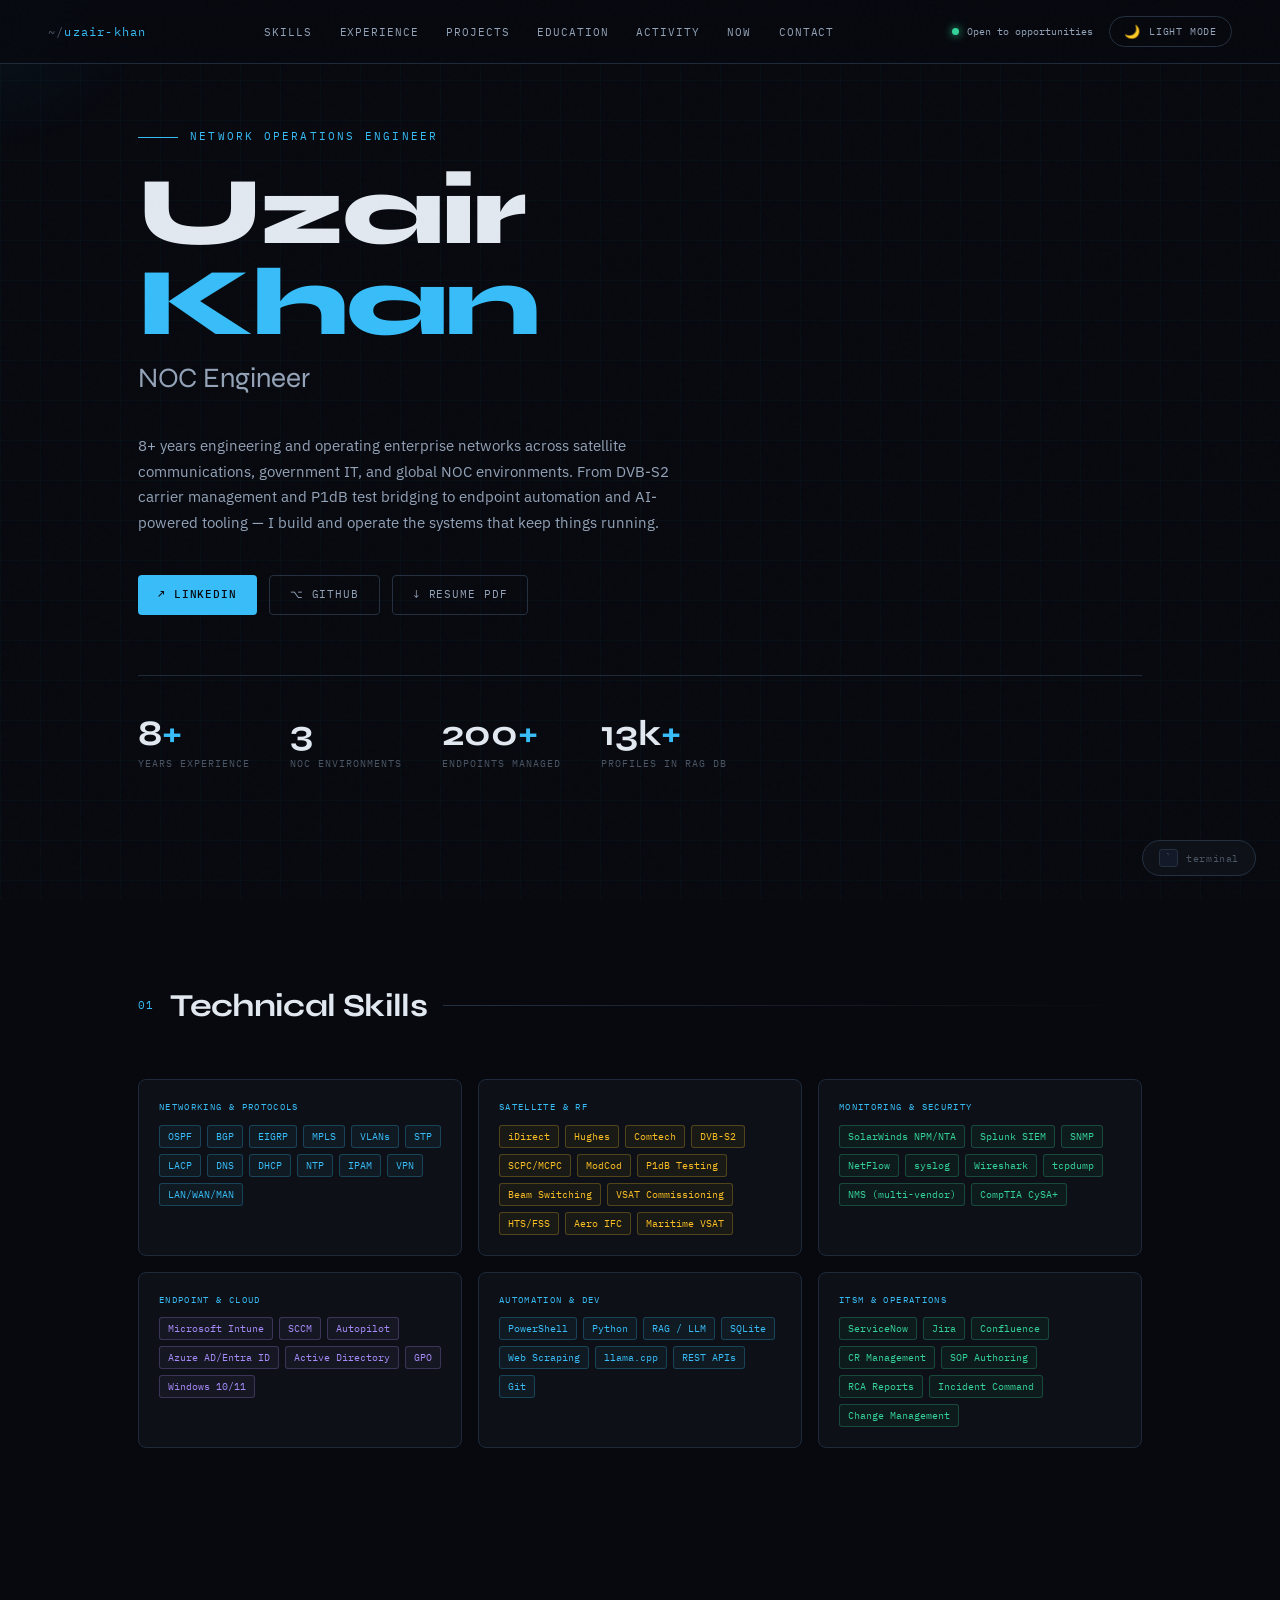
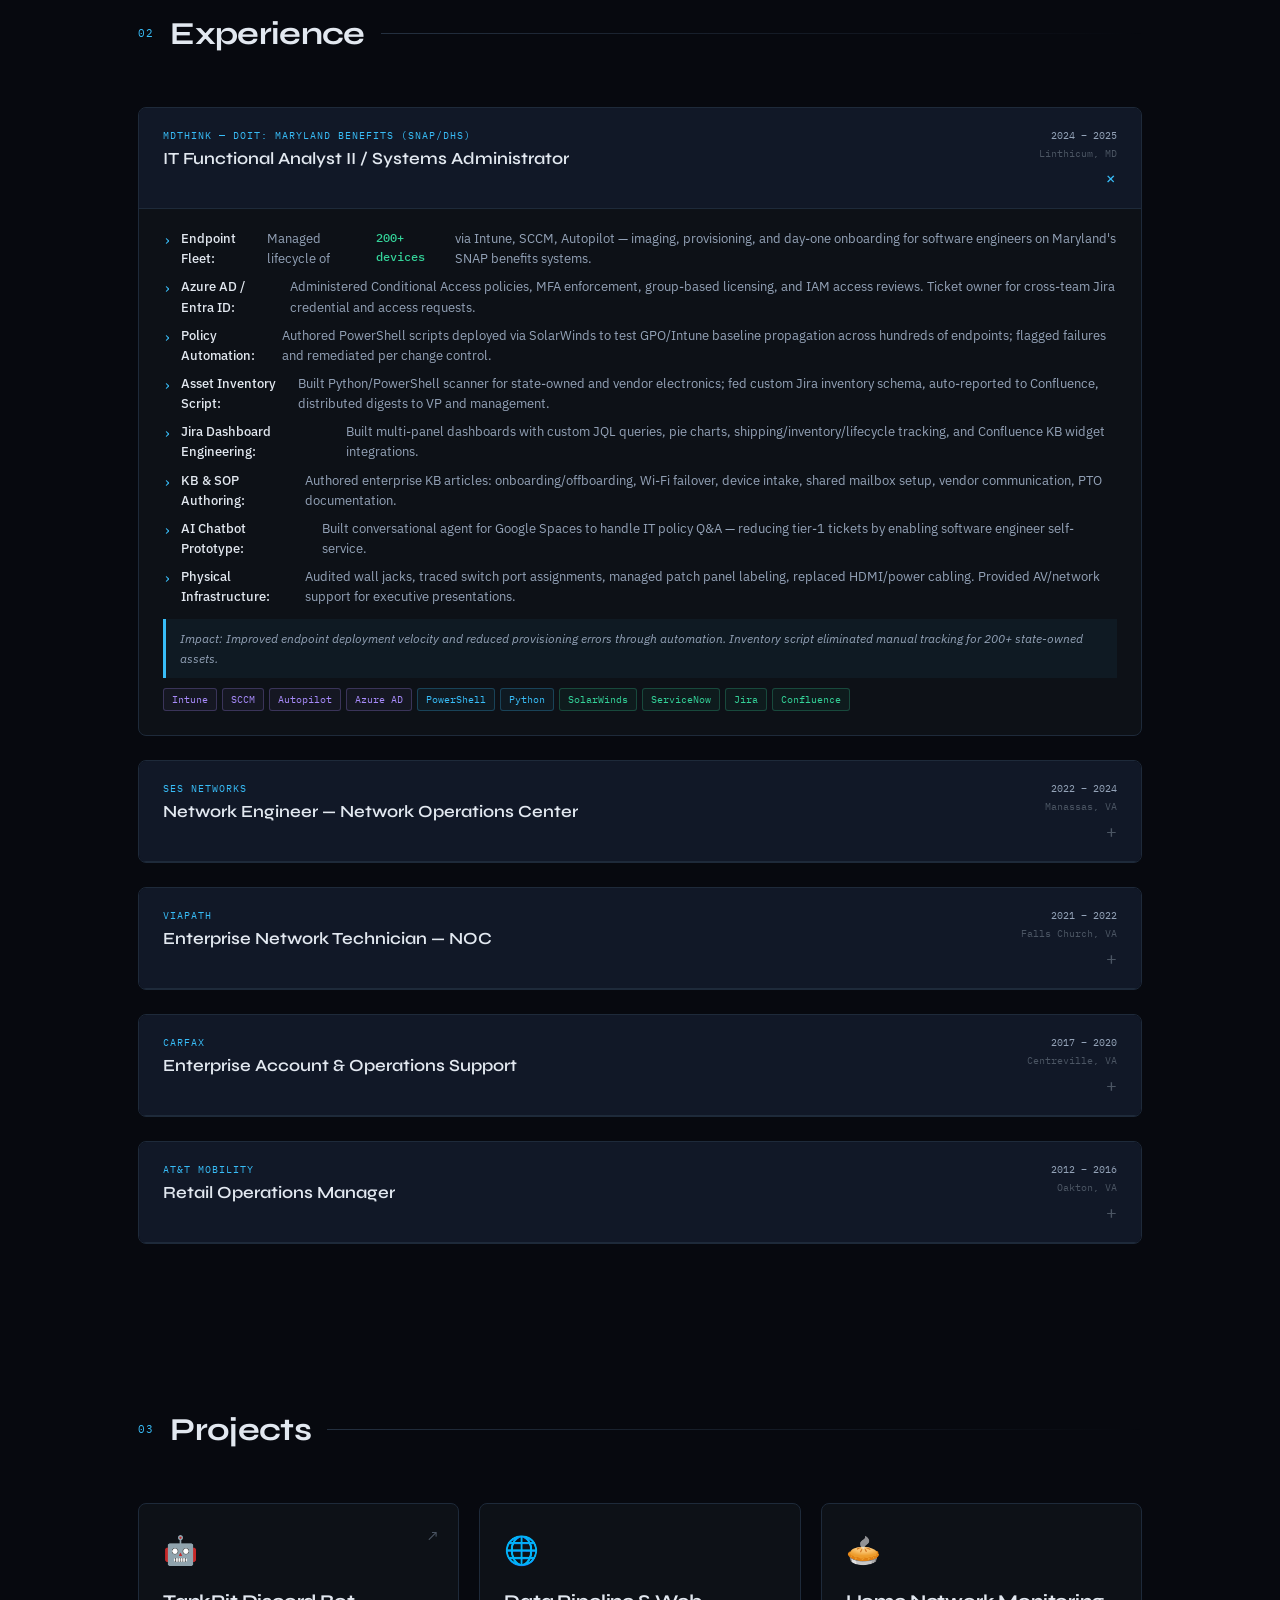
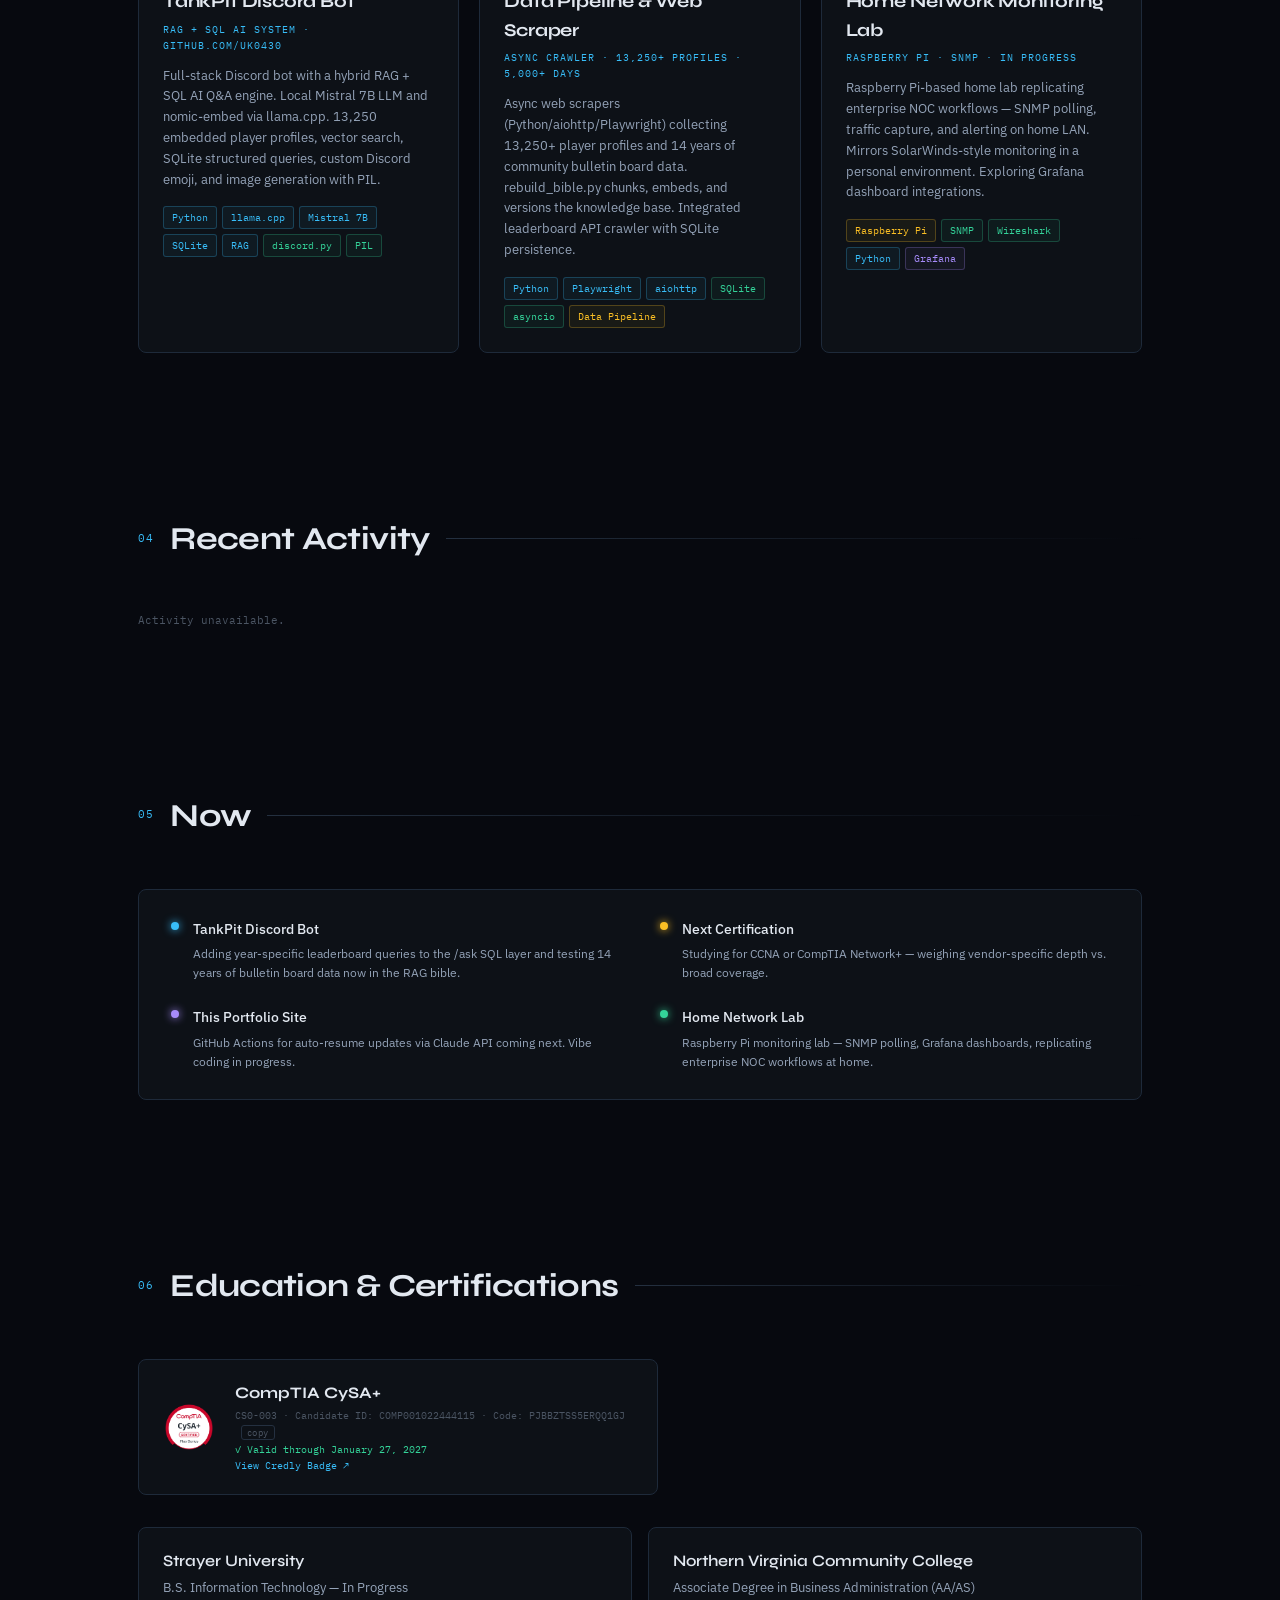
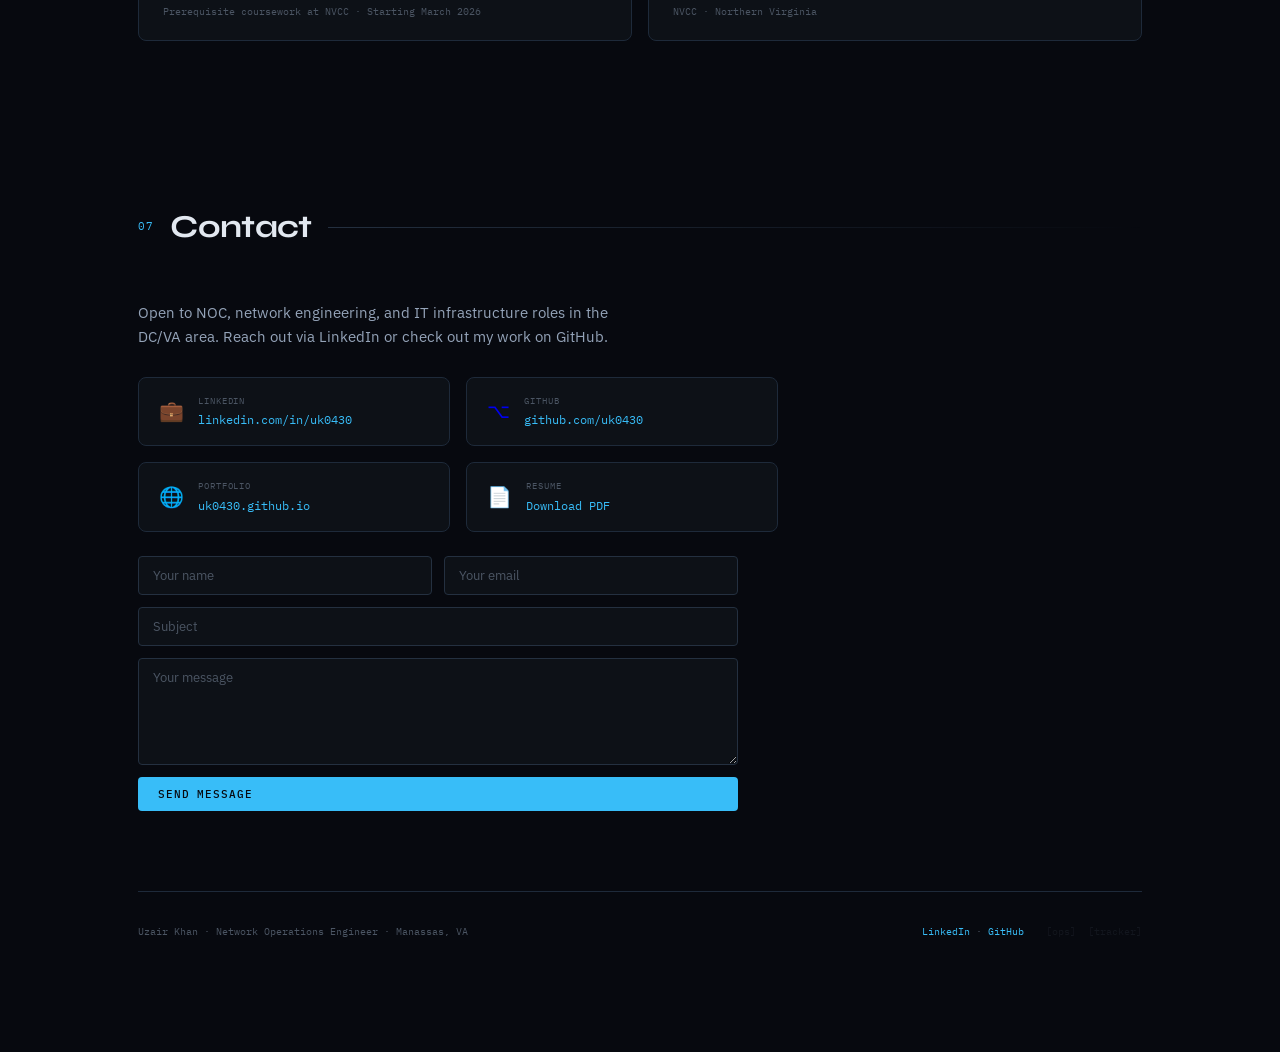
==== index.html @ b76e8704 "add private nav to ops and tracker pages - Footer: [ops] and [tracker] links at 18% opacity — visibl" ====
<!DOCTYPE html>
<html lang="en">
<head>
<meta charset="UTF-8">
<meta name="viewport" content="width=device-width, initial-scale=1.0">
<title>Uzair Khan — Network Operations Engineer</title>
<meta name="description" content="Portfolio of Uzair Khan — Network Operations Engineer specializing in satellite NOC, enterprise IT, and infrastructure automation.">
<link href="https://fonts.googleapis.com/css2?family=Syne:wght@400;500;600;700;800&family=IBM+Plex+Mono:wght@300;400;500&family=IBM+Plex+Sans:ital,wght@0,300;0,400;0,500;1,300&display=swap" rel="stylesheet">
<link rel="icon" href="assets/favicon.svg" type="image/svg+xml">
<link rel="stylesheet" href="assets/style.css">
<script src="assets/main.js"></script>
<meta property="og:title" content="Uzair Khan — Network Operations Engineer">
<meta property="og:description" content="8+ years engineering enterprise networks across satellite comms, government IT, and global NOC environments.">
<meta property="og:url" content="https://uk0430.github.io">
<meta property="og:type" content="website">
<meta name="twitter:card" content="summary">
<meta name="twitter:title" content="Uzair Khan — Network Operations Engineer">
<meta name="twitter:description" content="8+ years engineering enterprise networks across satellite comms, government IT, and global NOC environments.">
</head>
<body>
<div id="scroll-progress"></div>

<div class="glow" id="glow"></div>

<!-- NAV -->
<nav>
  <a class="nav-logo" href="index.html"><span>~/</span>uzair-khan</a>
  <ul class="nav-links">
    <li><a href="#skills">Skills</a></li>
    <li><a href="#experience">Experience</a></li>
    <li><a href="#projects">Projects</a></li>
    <li><a href="#education">Education</a></li>
    <li><a href="#activity">Activity</a></li>
    <li><a href="#now">Now</a></li>
    <li><a href="#contact">Contact</a></li>
  </ul>
  <div class="nav-right">
    <div class="nav-status">
      <span class="status-dot"></span>
      <span>Open to opportunities</span>
    </div>
    <button class="theme-toggle" onclick="toggleTheme()" id="themeBtn">
      <span class="toggle-icon">🌙</span>
      <span id="themeLabel">LIGHT MODE</span>
    </button>
    <button class="hamburger" id="hamburger" onclick="toggleNav()" aria-label="Menu">
      <span></span><span></span><span></span>
    </button>
  </div>
</nav>

<div class="wrapper">

  <!-- HERO -->
  <section class="hero" style="min-height:100vh;display:flex;flex-direction:column;justify-content:center;padding-top:80px;">
    <div class="hero-eyebrow fade-in" style="font-family:var(--mono);font-size:11px;color:var(--accent);letter-spacing:0.2em;text-transform:uppercase;margin-bottom:20px;display:flex;align-items:center;gap:12px;">
      <span style="display:block;width:40px;height:1px;background:var(--accent);"></span>
      Network Operations Engineer
    </div>
    <h1 class="hero-name fade-in" style="font-family:var(--display);font-size:clamp(56px,8vw,96px);font-weight:800;line-height:0.95;letter-spacing:-0.03em;margin-bottom:8px;">
      Uzair<br><span class="accent" style="color:var(--accent);">Khan</span>
    </h1>
    <div id="hero-role" class="fade-in" style="font-family:var(--display);font-size:clamp(18px,3vw,28px);font-weight:400;color:var(--dim);margin-bottom:32px;letter-spacing:-0.01em;">
      NOC · Satellite · Infrastructure · IT Systems
    </div>
    <p class="fade-in" style="max-width:560px;font-size:15px;color:var(--dim);line-height:1.7;margin-bottom:40px;">
      8+ years engineering and operating enterprise networks across satellite communications,
      government IT, and global NOC environments. From DVB-S2 carrier management and
      P1dB test bridging to endpoint automation and AI-powered tooling — I build and
      operate the systems that keep things running.
    </p>
    <div class="fade-in" style="display:flex;flex-wrap:wrap;gap:12px;margin-bottom:60px;">
      <a href="https://linkedin.com/in/uk0430" class="btn btn-primary" target="_blank">↗ LinkedIn</a>
      <a href="https://github.com/uk0430" class="btn btn-ghost" target="_blank">⌥ GitHub</a>
      <a href="assets/Uzair_Khan_Resume.pdf" class="btn btn-ghost" download>↓ Resume PDF</a>
    </div>
    <div class="fade-in" style="display:flex;gap:40px;padding-top:40px;border-top:1px solid var(--border);">
      <div>
        <div style="font-family:var(--display);font-size:36px;font-weight:700;color:var(--text);line-height:1;margin-bottom:4px;">8<span style="color:var(--accent);">+</span></div>
        <div style="font-family:var(--mono);font-size:10px;color:var(--muted);text-transform:uppercase;letter-spacing:0.1em;">Years Experience</div>
      </div>
      <div>
        <div style="font-family:var(--display);font-size:36px;font-weight:700;color:var(--text);line-height:1;margin-bottom:4px;">3</div>
        <div style="font-family:var(--mono);font-size:10px;color:var(--muted);text-transform:uppercase;letter-spacing:0.1em;">NOC Environments</div>
      </div>
      <div>
        <div style="font-family:var(--display);font-size:36px;font-weight:700;color:var(--text);line-height:1;margin-bottom:4px;">200<span style="color:var(--accent);">+</span></div>
        <div style="font-family:var(--mono);font-size:10px;color:var(--muted);text-transform:uppercase;letter-spacing:0.1em;">Endpoints Managed</div>
      </div>
      <div>
        <div style="font-family:var(--display);font-size:36px;font-weight:700;color:var(--text);line-height:1;margin-bottom:4px;">13k<span style="color:var(--accent);">+</span></div>
        <div style="font-family:var(--mono);font-size:10px;color:var(--muted);text-transform:uppercase;letter-spacing:0.1em;">Profiles in RAG DB</div>
      </div>
    </div>
  </section>

  <!-- SKILLS -->
  <section id="skills">
    <div class="section-header">
      <span class="section-num">01</span>
      <h2 class="section-title">Technical Skills</h2>
      <div class="section-line"></div>
    </div>
    <div class="skills-grid">
      <div class="skill-card">
        <div class="skill-card-label">Networking & Protocols</div>
        <div class="skill-tags">
          <span class="tag tag-blue">OSPF</span><span class="tag tag-blue">BGP</span>
          <span class="tag tag-blue">EIGRP</span><span class="tag tag-blue">MPLS</span>
          <span class="tag tag-blue">VLANs</span><span class="tag tag-blue">STP</span>
          <span class="tag tag-blue">LACP</span><span class="tag tag-blue">DNS</span>
          <span class="tag tag-blue">DHCP</span><span class="tag tag-blue">NTP</span>
          <span class="tag tag-blue">IPAM</span><span class="tag tag-blue">VPN</span>
          <span class="tag tag-blue">LAN/WAN/MAN</span>
        </div>
      </div>
      <div class="skill-card">
        <div class="skill-card-label">Satellite & RF</div>
        <div class="skill-tags">
          <span class="tag tag-amber">iDirect</span><span class="tag tag-amber">Hughes</span>
          <span class="tag tag-amber">Comtech</span><span class="tag tag-amber">DVB-S2</span>
          <span class="tag tag-amber">SCPC/MCPC</span><span class="tag tag-amber">ModCod</span>
          <span class="tag tag-amber">P1dB Testing</span><span class="tag tag-amber">Beam Switching</span>
          <span class="tag tag-amber">VSAT Commissioning</span><span class="tag tag-amber">HTS/FSS</span>
          <span class="tag tag-amber">Aero IFC</span><span class="tag tag-amber">Maritime VSAT</span>
        </div>
      </div>
      <div class="skill-card">
        <div class="skill-card-label">Monitoring & Security</div>
        <div class="skill-tags">
          <span class="tag tag-green">SolarWinds NPM/NTA</span>
          <span class="tag tag-green">Splunk SIEM</span>
          <span class="tag tag-green">SNMP</span><span class="tag tag-green">NetFlow</span>
          <span class="tag tag-green">syslog</span><span class="tag tag-green">Wireshark</span>
          <span class="tag tag-green">tcpdump</span>
          <span class="tag tag-green">NMS (multi-vendor)</span>
          <span class="tag tag-green">CompTIA CySA+</span>
        </div>
      </div>
      <div class="skill-card">
        <div class="skill-card-label">Endpoint & Cloud</div>
        <div class="skill-tags">
          <span class="tag tag-purple">Microsoft Intune</span>
          <span class="tag tag-purple">SCCM</span><span class="tag tag-purple">Autopilot</span>
          <span class="tag tag-purple">Azure AD/Entra ID</span>
          <span class="tag tag-purple">Active Directory</span>
          <span class="tag tag-purple">GPO</span>
          <span class="tag tag-purple">Windows 10/11</span>
        </div>
      </div>
      <div class="skill-card">
        <div class="skill-card-label">Automation & Dev</div>
        <div class="skill-tags">
          <span class="tag tag-blue">PowerShell</span>
          <span class="tag tag-blue">Python</span>
          <span class="tag tag-blue">RAG / LLM</span>
          <span class="tag tag-blue">SQLite</span>
          <span class="tag tag-blue">Web Scraping</span>
          <span class="tag tag-blue">llama.cpp</span>
          <span class="tag tag-blue">REST APIs</span>
          <span class="tag tag-blue">Git</span>
        </div>
      </div>
      <div class="skill-card">
        <div class="skill-card-label">ITSM & Operations</div>
        <div class="skill-tags">
          <span class="tag tag-green">ServiceNow</span>
          <span class="tag tag-green">Jira</span>
          <span class="tag tag-green">Confluence</span>
          <span class="tag tag-green">CR Management</span>
          <span class="tag tag-green">SOP Authoring</span>
          <span class="tag tag-green">RCA Reports</span>
          <span class="tag tag-green">Incident Command</span>
          <span class="tag tag-green">Change Management</span>
        </div>
      </div>
    </div>
  </section>

  <!-- EXPERIENCE -->
  <section id="experience">
    <div class="section-header">
      <span class="section-num">02</span>
      <h2 class="section-title">Experience</h2>
      <div class="section-line"></div>
    </div>
    <div class="exp-list">

      <div class="exp-card open">
        <div class="exp-header" onclick="toggleExp(this)">
          <div>
            <div class="exp-company">MDThink — DoIT: Maryland Benefits (SNAP/DHS)</div>
            <div class="exp-title">IT Functional Analyst II / Systems Administrator</div>
          </div>
          <div style="display:flex;flex-direction:column;align-items:flex-end;gap:6px;">
            <div class="exp-meta"><span class="exp-date">2024 – 2025</span><span class="exp-loc">Linthicum, MD</span></div>
            <div class="exp-toggle">+</div>
          </div>
        </div>
        <div class="exp-body">
          <ul class="exp-bullets">
            <li><b>Endpoint Fleet:</b> Managed lifecycle of <span class="metric">200+ devices</span> via Intune, SCCM, Autopilot — imaging, provisioning, and day-one onboarding for software engineers on Maryland's SNAP benefits systems.</li>
            <li><b>Azure AD / Entra ID:</b> Administered Conditional Access policies, MFA enforcement, group-based licensing, and IAM access reviews. Ticket owner for cross-team Jira credential and access requests.</li>
            <li><b>Policy Automation:</b> Authored PowerShell scripts deployed via SolarWinds to test GPO/Intune baseline propagation across hundreds of endpoints; flagged failures and remediated per change control.</li>
            <li><b>Asset Inventory Script:</b> Built Python/PowerShell scanner for state-owned and vendor electronics; fed custom Jira inventory schema, auto-reported to Confluence, distributed digests to VP and management.</li>
            <li><b>Jira Dashboard Engineering:</b> Built multi-panel dashboards with custom JQL queries, pie charts, shipping/inventory/lifecycle tracking, and Confluence KB widget integrations.</li>
            <li><b>KB & SOP Authoring:</b> Authored enterprise KB articles: onboarding/offboarding, Wi-Fi failover, device intake, shared mailbox setup, vendor communication, PTO documentation.</li>
            <li><b>AI Chatbot Prototype:</b> Built conversational agent for Google Spaces to handle IT policy Q&A — reducing tier-1 tickets by enabling software engineer self-service.</li>
            <li><b>Physical Infrastructure:</b> Audited wall jacks, traced switch port assignments, managed patch panel labeling, replaced HDMI/power cabling. Provided AV/network support for executive presentations.</li>
          </ul>
          <div class="exp-impact">Impact: Improved endpoint deployment velocity and reduced provisioning errors through automation. Inventory script eliminated manual tracking for 200+ state-owned assets.</div>
          <div class="exp-tools">
            <span class="tag tag-purple">Intune</span><span class="tag tag-purple">SCCM</span>
            <span class="tag tag-purple">Autopilot</span><span class="tag tag-purple">Azure AD</span>
            <span class="tag tag-blue">PowerShell</span><span class="tag tag-blue">Python</span>
            <span class="tag tag-green">SolarWinds</span><span class="tag tag-green">ServiceNow</span>
            <span class="tag tag-green">Jira</span><span class="tag tag-green">Confluence</span>
          </div>
        </div>
      </div>

      <div class="exp-card">
        <div class="exp-header" onclick="toggleExp(this)">
          <div>
            <div class="exp-company">SES Networks</div>
            <div class="exp-title">Network Engineer — Network Operations Center</div>
          </div>
          <div style="display:flex;flex-direction:column;align-items:flex-end;gap:6px;">
            <div class="exp-meta"><span class="exp-date">2022 – 2024</span><span class="exp-loc">Manassas, VA</span></div>
            <div class="exp-toggle">+</div>
          </div>
        </div>
        <div class="exp-body">
          <ul class="exp-bullets">
            <li><b>Global Satellite NOC (24x7):</b> Tier 2/3 support for global satellite and IP network — maritime, fixed VSAT, and aero IFC. Platforms: iDirect, Hughes, Comtech. Primary NOC contact for SKALA customers and VNOs.</li>
            <li><b>P1dB Saturation Testing:</b> Bridged P1dB transmit power tests — managed three-way call between customer, ground station RF engineers, and NOC; monitored uplink power, documented results, cleared carriers for service.</li>
            <li><b>Site Commissioning:</b> Commissioned new fixed terminals and vessel VSAT sites: azimuth/elevation verification, modem registration, link margin validation, service activation sign-off.</li>
            <li><b>Beam Switching:</b> Executed manual beam switches across all regions; migrated vessels to better-performing orbital slots; updated bandwidth packages per contract terms.</li>
            <li><b>DVB-S2 / RF:</b> Real-time ModCod adjustments on DVB-S2 carriers. Managed SCPC and MCPC configurations and transponder utilization.</li>
            <li><b>OSPF & BGP:</b> OSPF backbone — adjacencies, routing flags, route state verification. BGP on vessel CPE — neighbor state, prefix ads, session reset analysis.</li>
            <li><b>iDirect Modem Diagnostics:</b> Pulled modem logs; checked Ec/No, symbol rate, upstream/downstream stats to isolate RF vs. network faults.</li>
            <li><b>Splunk SIEM:</b> Onboarded log sources; built SPL searches and threshold alerts reducing MTTD across <span class="metric">30+ nodes</span>.</li>
            <li><b>Incident Command:</b> Led war rooms during service-affecting events; coordinated satellite ops, terrestrial engineering, ground station teams, and vendor NOCs. Authored RCA reports.</li>
          </ul>
          <div class="exp-impact">Impact: 99.9%+ availability across maritime and aero links. P1dB bridge coordination reduced SKALA activation delays. Splunk integration improved fault correlation across 30+ nodes.</div>
          <div class="exp-tools">
            <span class="tag tag-amber">iDirect</span><span class="tag tag-amber">DVB-S2</span>
            <span class="tag tag-amber">ModCod</span><span class="tag tag-amber">P1dB</span>
            <span class="tag tag-blue">BGP</span><span class="tag tag-blue">OSPF</span>
            <span class="tag tag-blue">MPLS</span><span class="tag tag-blue">Cisco/Juniper</span>
            <span class="tag tag-green">Splunk</span><span class="tag tag-green">SNMP</span>
            <span class="tag tag-green">NetFlow</span><span class="tag tag-green">ServiceNow</span>
          </div>
        </div>
      </div>

      <div class="exp-card">
        <div class="exp-header" onclick="toggleExp(this)">
          <div>
            <div class="exp-company">ViaPath</div>
            <div class="exp-title">Enterprise Network Technician — NOC</div>
          </div>
          <div style="display:flex;flex-direction:column;align-items:flex-end;gap:6px;">
            <div class="exp-meta"><span class="exp-date">2021 – 2022</span><span class="exp-loc">Falls Church, VA</span></div>
            <div class="exp-toggle">+</div>
          </div>
        </div>
        <div class="exp-body">
          <ul class="exp-bullets">
            <li><b>WAN/LAN Monitoring:</b> Monitored <span class="metric">100+ correctional facility sites</span> via SolarWinds NPM/NTA; SNMP alerts within 15-min SLA, log analysis, root-cause diagnostics.</li>
            <li><b>Carrier Coordination:</b> Coordinated with LECs to validate maintenance and carrier-side disruptions; tracked Change Requests to suppress false-positive escalations.</li>
            <li><b>Satellite Failover:</b> Initiated ViaSat satellite failover for remote sites; documented activation/restoration per site runbook.</li>
            <li>Provisioned new facility sites, decommissioned legacy locations; dispatched field technicians with hardware SOPs.</li>
          </ul>
          <div class="exp-impact">Impact: Improved uptime across mission-critical correctional facility infrastructure through rapid SLA response and structured redundancy.</div>
          <div class="exp-tools">
            <span class="tag tag-green">SolarWinds NPM/NTA</span>
            <span class="tag tag-green">SNMP</span>
            <span class="tag tag-amber">ViaSat Failover</span>
            <span class="tag tag-green">ServiceNow</span>
          </div>
        </div>
      </div>

      <div class="exp-card">
        <div class="exp-header" onclick="toggleExp(this)">
          <div>
            <div class="exp-company">Carfax</div>
            <div class="exp-title">Enterprise Account & Operations Support</div>
          </div>
          <div style="display:flex;flex-direction:column;align-items:flex-end;gap:6px;">
            <div class="exp-meta"><span class="exp-date">2017 – 2020</span><span class="exp-loc">Centreville, VA</span></div>
            <div class="exp-toggle">+</div>
          </div>
        </div>
        <div class="exp-body">
          <ul class="exp-bullets">
            <li><b>API Integration Support:</b> Tier 2 support for CARFAX RESTful API and POS integrations; diagnosed data transmission failures, mapping errors, and auth issues between dealer systems and CARFAX APIs.</li>
            <li>Managed ticket lifecycle in Salesforce CRM; authored KB articles for recurring failures; escalated API defects with structured reproduction steps.</li>
          </ul>
          <div class="exp-tools">
            <span class="tag tag-blue">RESTful APIs</span>
            <span class="tag tag-green">Salesforce CRM</span>
            <span class="tag tag-purple">POS Systems</span>
          </div>
        </div>
      </div>

      <div class="exp-card">
        <div class="exp-header" onclick="toggleExp(this)">
          <div>
            <div class="exp-company">AT&T Mobility</div>
            <div class="exp-title">Retail Operations Manager</div>
          </div>
          <div style="display:flex;flex-direction:column;align-items:flex-end;gap:6px;">
            <div class="exp-meta"><span class="exp-date">2012 – 2016</span><span class="exp-loc">Oakton, VA</span></div>
            <div class="exp-toggle">+</div>
          </div>
        </div>
        <div class="exp-body">
          <ul class="exp-bullets">
            <li><b>OPUS NCR Tablet POS:</b> Operated AT&T's OPUS NCR tablet-based POS — one of the first tablet POS deployments in telecom retail. Led team of 10 on transaction, inventory, and error resolution workflows.</li>
            <li><b>Backend CLI Provisioning:</b> Used AT&T's backend command-line provisioning system to activate wireless service, push SIM-level configurations, and diagnose provisioning failures at carrier backend level.</li>
            <li><b>DSAT / DIRECTV:</b> Configured DIRECTV installations via DSAT backend; managed account setup and technician dispatch for bundled service activations.</li>
            <li><b>MDM & Device Activation:</b> Provisioned smartphones, tablets, IoT devices; MDM enrollment for business accounts with enterprise email, VPN, and MAM policy configuration.</li>
          </ul>
          <div class="exp-tools">
            <span class="tag tag-amber">OPUS NCR POS</span>
            <span class="tag tag-amber">AT&T CLI Provisioning</span>
            <span class="tag tag-amber">DSAT/DIRECTV</span>
            <span class="tag tag-purple">MDM</span>
          </div>
        </div>
      </div>

    </div>
  </section>

  <!-- PROJECTS -->
  <section id="projects">
    <div class="section-header">
      <span class="section-num">03</span>
      <h2 class="section-title">Projects</h2>
      <div class="section-line"></div>
    </div>
    <div class="projects-grid">

      <a href="projects/tankpit.html" class="project-card">
        <span class="project-arrow">↗</span>
        <span class="project-icon">🤖</span>
        <div class="project-title">TankPit Discord Bot</div>
        <div class="project-sub">RAG + SQL AI System · github.com/uk0430</div>
        <p class="project-desc">
          Full-stack Discord bot with a hybrid RAG + SQL AI Q&A engine. Local Mistral 7B LLM
          and nomic-embed via llama.cpp. 13,250 embedded player profiles, vector search,
          SQLite structured queries, custom Discord emoji, and image generation with PIL.
        </p>
        <div class="project-tags">
          <span class="tag tag-blue">Python</span>
          <span class="tag tag-blue">llama.cpp</span>
          <span class="tag tag-blue">Mistral 7B</span>
          <span class="tag tag-blue">SQLite</span>
          <span class="tag tag-blue">RAG</span>
          <span class="tag tag-green">discord.py</span>
          <span class="tag tag-green">PIL</span>
        </div>
      </a>

      <div class="project-card">
        <span class="project-icon">🌐</span>
        <div class="project-title">Data Pipeline & Web Scraper</div>
        <div class="project-sub">Async Crawler · 13,250+ Profiles · 5,000+ Days</div>
        <p class="project-desc">
          Async web scrapers (Python/aiohttp/Playwright) collecting 13,250+ player profiles
          and 14 years of community bulletin board data. rebuild_bible.py chunks, embeds,
          and versions the knowledge base. Integrated leaderboard API crawler with SQLite persistence.
        </p>
        <div class="project-tags">
          <span class="tag tag-blue">Python</span>
          <span class="tag tag-blue">Playwright</span>
          <span class="tag tag-blue">aiohttp</span>
          <span class="tag tag-green">SQLite</span>
          <span class="tag tag-green">asyncio</span>
          <span class="tag tag-amber">Data Pipeline</span>
        </div>
      </div>

      <div class="project-card">
        <span class="project-icon">🥧</span>
        <div class="project-title">Home Network Monitoring Lab</div>
        <div class="project-sub">Raspberry Pi · SNMP · In Progress</div>
        <p class="project-desc">
          Raspberry Pi-based home lab replicating enterprise NOC workflows — SNMP polling,
          traffic capture, and alerting on home LAN. Mirrors SolarWinds-style monitoring
          in a personal environment. Exploring Grafana dashboard integrations.
        </p>
        <div class="project-tags">
          <span class="tag tag-amber">Raspberry Pi</span>
          <span class="tag tag-green">SNMP</span>
          <span class="tag tag-green">Wireshark</span>
          <span class="tag tag-blue">Python</span>
          <span class="tag tag-purple">Grafana</span>
        </div>
      </div>

    </div>
  </section>

  <!-- GITHUB ACTIVITY -->
  <section id="activity">
    <div class="section-header">
      <span class="section-num">04</span>
      <h2 class="section-title">Recent Activity</h2>
      <div class="section-line"></div>
    </div>
    <div class="activity-list" id="github-activity">
      <p class="activity-empty" style="font-family:var(--mono);font-size:11px;color:var(--muted);">Loading...</p>
    </div>
  </section>

  <!-- NOW -->
  <section id="now">
    <div class="section-header">
      <span class="section-num">05</span>
      <h2 class="section-title">Now</h2>
      <div class="section-line"></div>
    </div>
    <div class="now-card">
      <div class="now-list">

        <div class="now-item">
          <div class="now-dot"></div>
          <div>
            <div class="now-item-title">TankPit Discord Bot</div>
            <div class="now-item-desc">Adding year-specific leaderboard queries to the /ask SQL layer and testing 14 years of bulletin board data now in the RAG bible.</div>
          </div>
        </div>

        <div class="now-item">
          <div class="now-dot" style="background:var(--amber);box-shadow:0 0 8px var(--amber);animation-delay:0.5s;"></div>
          <div>
            <div class="now-item-title">Next Certification</div>
            <div class="now-item-desc">Studying for CCNA or CompTIA Network+ — weighing vendor-specific depth vs. broad coverage.</div>
          </div>
        </div>

        <div class="now-item">
          <div class="now-dot" style="background:var(--purple);box-shadow:0 0 8px var(--purple);animation-delay:1s;"></div>
          <div>
            <div class="now-item-title">This Portfolio Site</div>
            <div class="now-item-desc">GitHub Actions for auto-resume updates via Claude API coming next. Vibe coding in progress.</div>
          </div>
        </div>

        <div class="now-item">
          <div class="now-dot" style="background:var(--green);box-shadow:0 0 8px var(--green);animation-delay:1.5s;"></div>
          <div>
            <div class="now-item-title">Home Network Lab</div>
            <div class="now-item-desc">Raspberry Pi monitoring lab — SNMP polling, Grafana dashboards, replicating enterprise NOC workflows at home.</div>
          </div>
        </div>

      </div>
    </div>
  </section>

  <!-- EDUCATION + CERT -->
  <section id="education">
    <div class="section-header">
      <span class="section-num">06</span>
      <h2 class="section-title">Education & Certifications</h2>
      <div class="section-line"></div>
    </div>

    <a href="https://www.credly.com/badges/3ebd0c7c-f2e6-4ddb-bf0b-85c6dafa39b4/linked_in_profile" target="_blank" class="cert-card" style="margin-bottom:32px;text-decoration:none;">
      <img src="assets/cysa-badge.png" alt="CompTIA CySA+" style="width:52px;height:52px;border-radius:50%;object-fit:cover;">
      <div>
        <div class="cert-name">CompTIA CySA+</div>
        <div class="cert-meta">CS0-003 · Candidate ID: COMP001022444115 · Code: PJBBZTSS5ERQQ1GJ<button class="copy-btn" id="copy-cert-btn" onclick="copyCertCode();event.preventDefault()">copy</button></div>
        <div class="cert-valid">✓ Valid through January 27, 2027</div>
        <div class="cert-link">View Credly Badge ↗</div>
      </div>
    </a>

    <div class="edu-grid">
      <div class="edu-card">
        <div class="edu-school">Strayer University</div>
        <div class="edu-degree">B.S. Information Technology — In Progress</div>
        <div class="edu-meta">Prerequisite coursework at NVCC · Starting March 2026</div>
      </div>
      <div class="edu-card">
        <div class="edu-school">Northern Virginia Community College</div>
        <div class="edu-degree">Associate Degree in Business Administration (AA/AS)</div>
        <div class="edu-meta">NVCC · Northern Virginia</div>
      </div>
    </div>
  </section>

  <!-- CONTACT -->
  <section id="contact">
    <div class="section-header">
      <span class="section-num">07</span>
      <h2 class="section-title">Contact</h2>
      <div class="section-line"></div>
    </div>
    <p style="font-size:15px;color:var(--dim);margin-bottom:28px;max-width:480px;">
      Open to NOC, network engineering, and IT infrastructure roles in the DC/VA area.
      Reach out via LinkedIn or check out my work on GitHub.
    </p>
    <div class="contact-grid">
      <a href="https://linkedin.com/in/uk0430" class="contact-card" target="_blank">
        <span class="contact-icon">💼</span>
        <div>
          <div class="contact-label">LinkedIn</div>
          <div class="contact-value">linkedin.com/in/uk0430</div>
        </div>
      </a>
      <a href="https://github.com/uk0430" class="contact-card" target="_blank">
        <span class="contact-icon">⌥</span>
        <div>
          <div class="contact-label">GitHub</div>
          <div class="contact-value">github.com/uk0430</div>
        </div>
      </a>
      <a href="https://uk0430.github.io" class="contact-card" target="_blank">
        <span class="contact-icon">🌐</span>
        <div>
          <div class="contact-label">Portfolio</div>
          <div class="contact-value">uk0430.github.io</div>
        </div>
      </a>
      <a href="assets/Uzair_Khan_Resume.pdf" class="contact-card" download>
        <span class="contact-icon">📄</span>
        <div>
          <div class="contact-label">Resume</div>
          <div class="contact-value">Download PDF</div>
        </div>
      </a>
    </div>

    <form action="https://formspree.io/f/mjgapjdq" method="POST" class="contact-form">
      <div class="form-row">
        <input type="text" name="name" placeholder="Your name" required>
        <input type="email" name="email" placeholder="Your email" required>
      </div>
      <input type="text" name="subject" placeholder="Subject">
      <textarea name="message" placeholder="Your message" rows="5" required></textarea>
      <input type="hidden" name="_subject" value="New message from uk0430.github.io">
      <button type="submit" class="btn btn-primary">Send Message</button>
    </form>
  </section>

  <footer>
    <span>Uzair Khan · Network Operations Engineer · Manassas, VA</span>
    <span>
      <a href="https://linkedin.com/in/uk0430" target="_blank">LinkedIn</a> · <a href="https://github.com/uk0430" target="_blank">GitHub</a>
      <span style="margin-left:16px;opacity:0.18;font-family:var(--mono);font-size:10px;">
        <a href="/ops.html" style="color:inherit;text-decoration:none;" title="ops">[ops]</a>
        <a href="/tracker.html" style="color:inherit;text-decoration:none;margin-left:6px;" title="tracker">[tracker]</a>
      </span>
    </span>
  </footer>

</div>

<!-- TERMINAL -->
<div id="terminal-modal" class="terminal-modal" style="display:none;">
  <div class="terminal-window">
    <div class="term-titlebar">
      <span class="term-titlebar-title">uzair@portfolio:~</span>
      <span class="term-titlebar-hint">ESC or ` to close</span>
      <button class="term-close" onclick="closeTerminal()">✕</button>
    </div>
    <div id="term-output"></div>
    <div class="term-input-row">
      <span class="term-input-prompt">$ </span>
      <input type="text" id="term-input" autocomplete="off" spellcheck="false" placeholder="type a command...">
    </div>
  </div>
</div>

<button class="term-fab" onclick="openTerminal()">
  <span class="term-fab-key">`</span> terminal
</button>

<!-- GoatCounter analytics — replace YOURCODE with your site code from goatcounter.com -->
<!-- <script data-goatcounter="https://YOURCODE.goatcounter.com/count" async src="//gc.zgo.at/count.js"></script> -->
</body>
</html>
---- assets/style.css ----
/* ── VARIABLES ──────────────────────────────────────── */
:root {
  --bg: #07090f;
  --bg2: #0d1117;
  --bg3: #111827;
  --border: #1e2a3a;
  --border2: #243040;
  --accent: #38bdf8;
  --accent2: #0ea5e9;
  --green: #34d399;
  --amber: #fbbf24;
  --red: #f87171;
  --purple: #a78bfa;
  --text: #e2e8f0;
  --dim: #94a3b8;
  --muted: #4b5563;
  --nav-bg: rgba(7,9,15,0.85);
  --grid-color: rgba(56,189,248,0.03);
  --mono: 'IBM Plex Mono', monospace;
  --sans: 'IBM Plex Sans', sans-serif;
  --display: 'Syne', sans-serif;
}

html.light {
  --bg: #f0f4f8;
  --bg2: #ffffff;
  --bg3: #e8eef5;
  --border: #d0dae6;
  --border2: #b8c8d8;
  --accent: #0284c7;
  --accent2: #0369a1;
  --green: #059669;
  --amber: #d97706;
  --red: #dc2626;
  --purple: #7c3aed;
  --text: #0f172a;
  --dim: #334155;
  --muted: #94a3b8;
  --nav-bg: rgba(240,244,248,0.92);
  --grid-color: rgba(2,132,199,0.04);
}

/* ── RESET ──────────────────────────────────────────── */
*, *::before, *::after { box-sizing: border-box; margin: 0; padding: 0; }
html { scroll-behavior: smooth; }

body {
  background: var(--bg);
  color: var(--text);
  font-family: var(--sans);
  font-size: 14px;
  line-height: 1.6;
  overflow-x: hidden;
  transition: background 0.3s, color 0.3s;
}

/* ── NOISE + GRID ───────────────────────────────────── */
body::before {
  content: '';
  position: fixed;
  inset: 0;
  background-image: url("data:image/svg+xml,%3Csvg viewBox='0 0 256 256' xmlns='http://www.w3.org/2000/svg'%3E%3Cfilter id='noise'%3E%3CfeTurbulence type='fractalNoise' baseFrequency='0.9' numOctaves='4' stitchTiles='stitch'/%3E%3C/filter%3E%3Crect width='100%25' height='100%25' filter='url(%23noise)' opacity='0.04'/%3E%3C/svg%3E");
  pointer-events: none;
  z-index: 9999;
  opacity: 0.4;
}
html.light body::before { opacity: 0.15; }

body::after {
  content: '';
  position: fixed;
  inset: 0;
  background-image:
    linear-gradient(var(--grid-color) 1px, transparent 1px),
    linear-gradient(90deg, var(--grid-color) 1px, transparent 1px);
  background-size: 40px 40px;
  pointer-events: none;
  z-index: 0;
}

/* ── CURSOR GLOW ────────────────────────────────────── */
.glow {
  position: fixed;
  width: 300px; height: 300px;
  border-radius: 50%;
  background: radial-gradient(circle, rgba(56,189,248,0.06) 0%, transparent 70%);
  pointer-events: none;
  z-index: 2;
  transform: translate(-50%, -50%);
  transition: left 0.08s, top 0.08s;
}
html.light .glow { background: radial-gradient(circle, rgba(2,132,199,0.08) 0%, transparent 70%); }

/* ── NAV ────────────────────────────────────────────── */
nav {
  position: fixed;
  top: 0; left: 0; right: 0;
  z-index: 100;
  display: flex;
  align-items: center;
  justify-content: space-between;
  padding: 16px 48px;
  background: var(--nav-bg);
  backdrop-filter: blur(12px);
  border-bottom: 1px solid var(--border);
  gap: 16px;
  flex-wrap: wrap;
}

.nav-logo {
  font-family: var(--mono);
  font-size: 12px;
  color: var(--accent);
  letter-spacing: 0.1em;
  text-decoration: none;
}
.nav-logo span { color: var(--muted); }

.nav-links {
  display: flex;
  gap: 28px;
  list-style: none;
}
.nav-links a {
  font-family: var(--mono);
  font-size: 11px;
  color: var(--dim);
  text-decoration: none;
  letter-spacing: 0.08em;
  text-transform: uppercase;
  transition: color 0.2s;
}
.nav-links a:hover, .nav-links a.active { color: var(--accent); }

.nav-right {
  display: flex;
  align-items: center;
  gap: 16px;
}

.nav-status {
  display: flex;
  align-items: center;
  gap: 8px;
  font-family: var(--mono);
  font-size: 10px;
  color: var(--dim);
}

.status-dot {
  width: 7px; height: 7px;
  border-radius: 50%;
  background: var(--green);
  box-shadow: 0 0 8px var(--green);
  animation: pulse 2s infinite;
}
@keyframes pulse { 0%,100%{opacity:1} 50%{opacity:0.3} }

.theme-toggle {
  display: flex;
  align-items: center;
  gap: 8px;
  background: transparent;
  border: 1px solid var(--border2);
  border-radius: 20px;
  padding: 6px 14px;
  cursor: pointer;
  font-family: var(--mono);
  font-size: 10px;
  color: var(--dim);
  letter-spacing: 0.08em;
  transition: all 0.2s;
  white-space: nowrap;
}
.theme-toggle:hover { border-color: var(--accent); color: var(--accent); }
.theme-toggle .toggle-icon { font-size: 13px; transition: transform 0.4s; }
html.light .theme-toggle .toggle-icon { transform: rotate(180deg); }

/* ── WRAPPER ────────────────────────────────────────── */
.wrapper {
  position: relative;
  z-index: 1;
  max-width: 1100px;
  margin: 0 auto;
  padding: 0 48px 80px;
}

/* ── SECTION HEADER ─────────────────────────────────── */
section { padding: 80px 0; }

.section-header {
  display: flex;
  align-items: center;
  gap: 16px;
  margin-bottom: 48px;
}
.section-num {
  font-family: var(--mono);
  font-size: 11px;
  color: var(--accent);
  letter-spacing: 0.1em;
}
.section-title {
  font-family: var(--display);
  font-size: 32px;
  font-weight: 700;
  color: var(--text);
  letter-spacing: -0.02em;
}
.section-line {
  flex: 1;
  height: 1px;
  background: linear-gradient(90deg, var(--border2), transparent);
}

/* ── BUTTONS ────────────────────────────────────────── */
.btn {
  display: inline-flex;
  align-items: center;
  gap: 8px;
  font-family: var(--mono);
  font-size: 11px;
  letter-spacing: 0.08em;
  text-transform: uppercase;
  text-decoration: none;
  padding: 10px 20px;
  border-radius: 4px;
  transition: all 0.2s;
  cursor: pointer;
  border: none;
}
.btn-primary { background: var(--accent); color: #07090f; font-weight: 500; }
.btn-primary:hover { background: #7dd3fc; }
html.light .btn-primary { color: #fff; }
html.light .btn-primary:hover { background: var(--accent2); }
.btn-ghost { background: transparent; color: var(--dim); border: 1px solid var(--border2); }
.btn-ghost:hover { border-color: var(--accent); color: var(--accent); }

/* ── TAGS ───────────────────────────────────────────── */
.tag {
  font-family: var(--mono);
  font-size: 10px;
  padding: 3px 8px;
  border-radius: 3px;
  border: 1px solid;
  line-height: 1.5;
}
.tag-blue   { color: var(--accent); border-color: rgba(56,189,248,0.25);  background: rgba(56,189,248,0.05); }
.tag-green  { color: var(--green);  border-color: rgba(52,211,153,0.25);  background: rgba(52,211,153,0.05); }
.tag-amber  { color: var(--amber);  border-color: rgba(251,191,36,0.25);  background: rgba(251,191,36,0.05); }
.tag-purple { color: var(--purple); border-color: rgba(167,139,250,0.25); background: rgba(167,139,250,0.05); }

html.light .tag-blue   { color: #0369a1; border-color: rgba(2,132,199,0.3);   background: rgba(2,132,199,0.08); }
html.light .tag-green  { color: #047857; border-color: rgba(5,150,105,0.3);   background: rgba(5,150,105,0.08); }
html.light .tag-amber  { color: #b45309; border-color: rgba(217,119,6,0.3);   background: rgba(217,119,6,0.08); }
html.light .tag-purple { color: #6d28d9; border-color: rgba(124,58,237,0.3);  background: rgba(124,58,237,0.08); }

/* ── SKILLS GRID ────────────────────────────────────── */
.skills-grid {
  display: grid;
  grid-template-columns: repeat(auto-fit, minmax(280px, 1fr));
  gap: 16px;
}
.skill-card {
  background: var(--bg2);
  border: 1px solid var(--border);
  border-radius: 8px;
  padding: 20px;
  transition: border-color 0.2s, transform 0.2s;
}
.skill-card:hover { border-color: rgba(56,189,248,0.3); transform: translateY(-2px); }
.skill-card-label {
  font-family: var(--mono);
  font-size: 9px;
  color: var(--accent);
  text-transform: uppercase;
  letter-spacing: 0.15em;
  margin-bottom: 10px;
}
.skill-tags { display: flex; flex-wrap: wrap; gap: 6px; }

/* ── EXPERIENCE ─────────────────────────────────────── */
.exp-list { display: flex; flex-direction: column; gap: 24px; }
.exp-card {
  background: var(--bg2);
  border: 1px solid var(--border);
  border-radius: 8px;
  overflow: hidden;
  transition: border-color 0.2s;
}
.exp-card:hover { border-color: rgba(56,189,248,0.2); }
.exp-header {
  display: grid;
  grid-template-columns: 1fr auto;
  gap: 16px;
  align-items: start;
  padding: 20px 24px;
  background: var(--bg3);
  border-bottom: 1px solid var(--border);
  cursor: pointer;
  user-select: none;
}
.exp-company {
  font-family: var(--mono);
  font-size: 10px;
  color: var(--accent);
  letter-spacing: 0.1em;
  text-transform: uppercase;
  margin-bottom: 4px;
}
.exp-title {
  font-family: var(--display);
  font-size: 17px;
  font-weight: 600;
  color: var(--text);
  line-height: 1.3;
}
.exp-meta { text-align: right; font-family: var(--mono); font-size: 10px; }
.exp-date { color: var(--dim); display: block; margin-bottom: 2px; }
.exp-loc  { color: var(--muted); }
.exp-toggle {
  font-family: var(--mono);
  font-size: 18px;
  color: var(--muted);
  margin-top: 2px;
  transition: transform 0.3s, color 0.2s;
  line-height: 1;
}
.exp-card.open .exp-toggle { transform: rotate(45deg); color: var(--accent); }
.exp-body {
  padding: 0 24px;
  max-height: 0;
  overflow: hidden;
  transition: max-height 0.4s ease, padding 0.3s ease;
}
.exp-card.open .exp-body { max-height: 2000px; padding: 20px 24px 24px; }
.exp-bullets { list-style: none; }
.exp-bullets li {
  display: flex;
  gap: 10px;
  font-size: 13px;
  color: var(--dim);
  margin-bottom: 8px;
  line-height: 1.55;
}
.exp-bullets li::before {
  content: '›';
  color: var(--accent);
  font-family: var(--mono);
  flex-shrink: 0;
  margin-top: 1px;
  font-size: 14px;
}
.exp-bullets li b { color: var(--text); font-weight: 500; }
.exp-bullets li .metric { color: var(--green); font-weight: 500; font-family: var(--mono); font-size: 12px; }
.exp-impact {
  margin-top: 12px;
  padding: 10px 14px;
  background: rgba(56,189,248,0.05);
  border-left: 3px solid var(--accent);
  font-size: 12px;
  color: var(--dim);
  font-style: italic;
}
html.light .exp-impact { background: rgba(2,132,199,0.06); }
.exp-tools { margin-top: 10px; display: flex; flex-wrap: wrap; gap: 5px; }

/* ── PROJECTS ───────────────────────────────────────── */
.projects-grid {
  display: grid;
  grid-template-columns: repeat(auto-fit, minmax(320px, 1fr));
  gap: 20px;
}
.project-card {
  background: var(--bg2);
  border: 1px solid var(--border);
  border-radius: 8px;
  padding: 24px;
  transition: border-color 0.2s, transform 0.2s;
  position: relative;
  overflow: hidden;
  text-decoration: none;
  display: block;
  color: inherit;
}
.project-card::before {
  content: '';
  position: absolute;
  top: 0; left: 0; right: 0;
  height: 2px;
  background: linear-gradient(90deg, var(--accent), var(--purple));
  opacity: 0;
  transition: opacity 0.2s;
}
.project-card:hover { border-color: rgba(56,189,248,0.3); transform: translateY(-3px); }
.project-card:hover::before { opacity: 1; }
.project-icon { font-size: 28px; margin-bottom: 14px; display: block; }
.project-title {
  font-family: var(--display);
  font-size: 18px;
  font-weight: 700;
  color: var(--text);
  margin-bottom: 6px;
  letter-spacing: -0.01em;
}
.project-sub {
  font-family: var(--mono);
  font-size: 10px;
  color: var(--accent);
  text-transform: uppercase;
  letter-spacing: 0.1em;
  margin-bottom: 12px;
}
.project-desc {
  font-size: 13px;
  color: var(--dim);
  line-height: 1.6;
  margin-bottom: 16px;
}
.project-tags { display: flex; flex-wrap: wrap; gap: 5px; }
.project-arrow {
  position: absolute;
  top: 20px; right: 20px;
  font-family: var(--mono);
  font-size: 16px;
  color: var(--muted);
  transition: color 0.2s, transform 0.2s;
}
.project-card:hover .project-arrow { color: var(--accent); transform: translate(2px, -2px); }

/* ── CERT ───────────────────────────────────────────── */
.cert-card {
  display: flex;
  align-items: center;
  gap: 20px;
  background: var(--bg2);
  border: 1px solid var(--border);
  border-radius: 8px;
  padding: 20px 24px;
  max-width: 520px;
  transition: border-color 0.2s;
}
.cert-card:hover { border-color: rgba(56,189,248,0.3); }
.cert-badge {
  width: 52px; height: 52px;
  border-radius: 50%;
  background: linear-gradient(135deg, var(--accent), var(--purple));
  display: flex;
  align-items: center;
  justify-content: center;
  font-size: 22px;
  flex-shrink: 0;
}
.cert-name { font-family: var(--display); font-size: 16px; font-weight: 700; color: var(--text); margin-bottom: 2px; }
.cert-meta { font-family: var(--mono); font-size: 10px; color: var(--muted); margin-bottom: 2px; }
.cert-valid { font-family: var(--mono); font-size: 10px; color: var(--green); }
.cert-link { font-family: var(--mono); font-size: 10px; color: var(--accent); text-decoration: none; }
.cert-link:hover { text-decoration: underline; }

/* ── EDU ────────────────────────────────────────────── */
.edu-grid { display: grid; grid-template-columns: 1fr 1fr; gap: 16px; }
.edu-card {
  background: var(--bg2);
  border: 1px solid var(--border);
  border-radius: 8px;
  padding: 20px 24px;
  transition: border-color 0.2s;
}
.edu-card:hover { border-color: rgba(56,189,248,0.2); }
.edu-school { font-family: var(--display); font-size: 16px; font-weight: 600; color: var(--text); margin-bottom: 4px; }
.edu-degree { font-size: 13px; color: var(--dim); margin-bottom: 6px; }
.edu-meta { font-family: var(--mono); font-size: 10px; color: var(--muted); }

/* ── CONTACT ────────────────────────────────────────── */
.contact-grid {
  display: grid;
  grid-template-columns: 1fr 1fr;
  gap: 16px;
  max-width: 640px;
}
.contact-card {
  display: flex;
  align-items: center;
  gap: 14px;
  background: var(--bg2);
  border: 1px solid var(--border);
  border-radius: 8px;
  padding: 16px 20px;
  text-decoration: none;
  transition: border-color 0.2s, transform 0.2s;
}
.contact-card:hover { border-color: var(--accent); transform: translateY(-2px); }
.contact-icon { font-size: 20px; }
.contact-label { font-family: var(--mono); font-size: 9px; color: var(--muted); text-transform: uppercase; letter-spacing: 0.1em; margin-bottom: 2px; }
.contact-value { font-family: var(--mono); font-size: 12px; color: var(--accent); }

/* ── CONTACT FORM ───────────────────────────────────── */
.contact-form { display:flex; flex-direction:column; gap:12px; max-width:600px; margin-top:24px; }
.form-row { display:grid; grid-template-columns:1fr 1fr; gap:12px; }
.contact-form input, .contact-form textarea {
  background: var(--bg2);
  border: 1px solid var(--border2);
  border-radius: 4px;
  padding: 10px 14px;
  font-family: var(--sans);
  font-size: 13px;
  color: var(--text);
  width: 100%;
  transition: border-color 0.2s;
  outline: none;
}
.contact-form input::placeholder, .contact-form textarea::placeholder { color: var(--muted); }
.contact-form input:focus, .contact-form textarea:focus { border-color: var(--accent); }
.contact-form textarea { resize: vertical; }
@media (max-width: 600px) { .form-row { grid-template-columns: 1fr; } }

/* ── FOOTER ─────────────────────────────────────────── */
footer {
  border-top: 1px solid var(--border);
  padding: 32px 0;
  display: flex;
  justify-content: space-between;
  align-items: center;
  font-family: var(--mono);
  font-size: 10px;
  color: var(--muted);
}
footer a { color: var(--accent); text-decoration: none; }
footer a:hover { text-decoration: underline; }

/* ── FADE IN ────────────────────────────────────────── */
.fade-in {
  opacity: 0;
  transform: translateY(20px);
  animation: fadeIn 0.6s forwards;
}
@keyframes fadeIn { to { opacity: 1; transform: translateY(0); } }
.fade-in:nth-child(1){animation-delay:0.1s}
.fade-in:nth-child(2){animation-delay:0.2s}
.fade-in:nth-child(3){animation-delay:0.3s}
.fade-in:nth-child(4){animation-delay:0.4s}
.fade-in:nth-child(5){animation-delay:0.5s}

/* ── PROJECT PAGE SPECIFIC ──────────────────────────── */
.page-hero {
  padding-top: 140px;
  padding-bottom: 60px;
  border-bottom: 1px solid var(--border);
  margin-bottom: 60px;
}
.back-link {
  font-family: var(--mono);
  font-size: 11px;
  color: var(--dim);
  text-decoration: none;
  letter-spacing: 0.08em;
  display: inline-flex;
  align-items: center;
  gap: 8px;
  margin-bottom: 24px;
  transition: color 0.2s;
}
.back-link:hover { color: var(--accent); }
.page-title {
  font-family: var(--display);
  font-size: clamp(36px, 6vw, 72px);
  font-weight: 800;
  color: var(--text);
  letter-spacing: -0.03em;
  line-height: 1;
  margin-bottom: 16px;
}
.page-title span { color: var(--accent); }
.page-sub {
  font-family: var(--mono);
  font-size: 12px;
  color: var(--dim);
  letter-spacing: 0.06em;
  margin-bottom: 24px;
}
.page-tags { display: flex; flex-wrap: wrap; gap: 8px; margin-bottom: 32px; }

.content-block { margin-bottom: 48px; }
.content-block h3 {
  font-family: var(--display);
  font-size: 22px;
  font-weight: 700;
  color: var(--text);
  margin-bottom: 16px;
  display: flex;
  align-items: center;
  gap: 10px;
}
.content-block h3::before {
  content: '';
  width: 4px; height: 20px;
  background: var(--accent);
  border-radius: 2px;
  flex-shrink: 0;
}
.content-block p {
  font-size: 14px;
  color: var(--dim);
  line-height: 1.75;
  margin-bottom: 12px;
  max-width: 720px;
}

.arch-grid {
  display: grid;
  grid-template-columns: repeat(auto-fit, minmax(220px, 1fr));
  gap: 12px;
  margin-top: 16px;
}
.arch-card {
  background: var(--bg2);
  border: 1px solid var(--border);
  border-radius: 6px;
  padding: 16px;
}
.arch-card-title {
  font-family: var(--mono);
  font-size: 10px;
  color: var(--accent);
  text-transform: uppercase;
  letter-spacing: 0.12em;
  margin-bottom: 8px;
}
.arch-card-desc {
  font-size: 12px;
  color: var(--dim);
  line-height: 1.5;
}

.stat-row {
  display: flex;
  flex-wrap: wrap;
  gap: 24px;
  padding: 24px;
  background: var(--bg2);
  border: 1px solid var(--border);
  border-radius: 8px;
  margin-top: 16px;
}
.stat-item { text-align: center; }
.stat-big {
  font-family: var(--display);
  font-size: 32px;
  font-weight: 700;
  color: var(--accent);
  line-height: 1;
  margin-bottom: 4px;
}
.stat-caption {
  font-family: var(--mono);
  font-size: 9px;
  color: var(--muted);
  text-transform: uppercase;
  letter-spacing: 0.1em;
}

.code-block {
  background: var(--bg3);
  border: 1px solid var(--border);
  border-radius: 6px;
  padding: 20px;
  margin-top: 16px;
  overflow-x: auto;
}
.code-block pre {
  font-family: var(--mono);
  font-size: 12px;
  color: var(--dim);
  line-height: 1.6;
  white-space: pre;
}
.code-block .kw  { color: var(--purple); }
.code-block .fn  { color: var(--accent); }
.code-block .str { color: var(--green); }
.code-block .cm  { color: var(--muted); font-style: italic; }
.code-block .num { color: var(--amber); }

.pipeline-row {
  display: flex;
  align-items: center;
  flex-wrap: wrap;
  gap: 0;
  margin-top: 16px;
}
.pipeline-step {
  background: var(--bg2);
  border: 1px solid var(--border);
  border-radius: 6px;
  padding: 12px 16px;
  font-family: var(--mono);
  font-size: 11px;
  color: var(--dim);
  text-align: center;
  min-width: 120px;
}
.pipeline-step span {
  display: block;
  font-size: 9px;
  color: var(--muted);
  text-transform: uppercase;
  letter-spacing: 0.1em;
  margin-bottom: 4px;
}
.pipeline-step b { color: var(--accent); font-size: 12px; }
.pipeline-arrow {
  font-family: var(--mono);
  color: var(--muted);
  padding: 0 8px;
  font-size: 16px;
}

/* ── NOW ────────────────────────────────────────────── */
.now-card {
  background: var(--bg2);
  border: 1px solid var(--border);
  border-radius: 8px;
  padding: 28px 32px;
}
.now-list {
  display: grid;
  grid-template-columns: 1fr 1fr;
  gap: 24px 40px;
}
.now-item {
  display: flex;
  gap: 14px;
  align-items: flex-start;
}
.now-dot {
  width: 8px; height: 8px;
  border-radius: 50%;
  background: var(--accent);
  box-shadow: 0 0 8px var(--accent);
  flex-shrink: 0;
  margin-top: 4px;
  animation: pulse 2s infinite;
}
.now-item-title {
  font-family: var(--sans);
  font-size: 14px;
  font-weight: 500;
  color: var(--text);
  margin-bottom: 4px;
}
.now-item-desc {
  font-size: 12px;
  color: var(--dim);
  line-height: 1.6;
}
@media (max-width: 640px) {
  .now-list { grid-template-columns: 1fr; }
  .now-card { padding: 20px; }
}

/* ── SCROLL PROGRESS ────────────────────────────────── */
#scroll-progress {
  position: fixed;
  top: 0; left: 0;
  height: 2px;
  width: 0%;
  background: linear-gradient(90deg, var(--accent), var(--purple));
  z-index: 9998;
  pointer-events: none;
}

/* ── COPY BUTTON ────────────────────────────────────── */
.copy-btn {
  background: transparent;
  border: 1px solid var(--border2);
  border-radius: 3px;
  color: var(--muted);
  font-family: var(--mono);
  font-size: 9px;
  padding: 1px 5px;
  cursor: pointer;
  letter-spacing: 0.05em;
  transition: all 0.15s;
  margin-left: 6px;
  vertical-align: middle;
}
.copy-btn:hover { border-color: var(--accent); color: var(--accent); }

/* ── HAMBURGER ──────────────────────────────────────── */
.hamburger {
  display: none;
  flex-direction: column;
  justify-content: center;
  gap: 4px;
  background: transparent;
  border: 1px solid var(--border2);
  border-radius: 4px;
  padding: 7px 8px;
  cursor: pointer;
  width: 34px; height: 34px;
}
.hamburger span {
  display: block;
  width: 16px; height: 1.5px;
  background: var(--dim);
  border-radius: 2px;
  transition: all 0.25s;
  pointer-events: none;
}
.hamburger.is-open span:nth-child(1) { transform: translateY(5.5px) rotate(45deg); }
.hamburger.is-open span:nth-child(2) { opacity: 0; transform: scaleX(0); }
.hamburger.is-open span:nth-child(3) { transform: translateY(-5.5px) rotate(-45deg); }

/* ── MOBILE ─────────────────────────────────────────── */
@media (max-width: 768px) {
  nav { padding: 14px 20px; }
  .hamburger { display: flex; }
  .nav-links {
    display: none;
    position: absolute;
    top: 100%; left: 0; right: 0;
    background: var(--nav-bg);
    backdrop-filter: blur(12px);
    border-bottom: 1px solid var(--border);
    flex-direction: column;
    padding: 16px 24px;
    gap: 16px;
    z-index: 99;
  }
  .nav-links.nav-open { display: flex; }
  .nav-status { display: none; }
  .wrapper { padding: 0 20px 60px; }
  .edu-grid, .contact-grid { grid-template-columns: 1fr; }
  .hero-stats { flex-wrap: wrap; gap: 24px; }
  .projects-grid { grid-template-columns: 1fr; }
  .skills-grid { grid-template-columns: 1fr; }
}

/* ── GITHUB ACTIVITY ────────────────────────────────── */
.activity-list { display: flex; flex-direction: column; gap: 8px; }
.activity-item {
  display: flex;
  align-items: baseline;
  gap: 12px;
  padding: 10px 14px;
  background: var(--bg2);
  border: 1px solid var(--border);
  border-radius: 6px;
  transition: border-color 0.2s;
  overflow: hidden;
}
.activity-item:hover { border-color: rgba(56,189,248,0.2); }
.activity-date {
  font-family: var(--mono);
  font-size: 10px;
  color: var(--muted);
  white-space: nowrap;
  min-width: 52px;
}
.activity-repo {
  font-family: var(--mono);
  font-size: 11px;
  color: var(--accent);
  white-space: nowrap;
  min-width: 140px;
}
.activity-msg {
  font-size: 12px;
  color: var(--dim);
  overflow: hidden;
  text-overflow: ellipsis;
  white-space: nowrap;
}
.activity-empty {
  font-family: var(--mono);
  font-size: 11px;
  color: var(--muted);
}

/* ── TERMINAL ───────────────────────────────────────── */
.terminal-modal {
  position: fixed;
  inset: 0;
  background: rgba(0,0,0,0.75);
  backdrop-filter: blur(6px);
  z-index: 8000;
  display: flex;
  align-items: center;
  justify-content: center;
  padding: 20px;
}
.terminal-window {
  background: #050709;
  border: 1px solid var(--accent);
  border-radius: 8px;
  width: 100%;
  max-width: 660px;
  max-height: 460px;
  display: flex;
  flex-direction: column;
  box-shadow: 0 0 60px rgba(56,189,248,0.12);
  overflow: hidden;
}
.term-titlebar {
  display: flex;
  align-items: center;
  justify-content: space-between;
  padding: 10px 16px;
  background: var(--bg3);
  border-bottom: 1px solid var(--border);
  flex-shrink: 0;
}
.term-titlebar-title { font-family: var(--mono); font-size: 11px; color: var(--accent); letter-spacing: 0.06em; }
.term-titlebar-hint  { font-family: var(--mono); font-size: 9px; color: var(--muted); }
.term-close {
  background: transparent;
  border: none;
  color: var(--muted);
  font-size: 14px;
  cursor: pointer;
  padding: 0 2px;
  line-height: 1;
  transition: color 0.15s;
}
.term-close:hover { color: var(--red); }
#term-output {
  flex: 1;
  overflow-y: auto;
  padding: 14px 16px;
  font-family: var(--mono);
  font-size: 12px;
  line-height: 1.65;
  min-height: 200px;
}
.tl         { white-space: pre-wrap; }
.tc-accent  { color: var(--accent); }
.tc-muted   { color: var(--muted); }
.tc-out     { color: var(--dim); }
.tc-err     { color: var(--red); }
.tc-prompt  { color: var(--green); }
.tc-cmd     { color: var(--text); }
.term-input-row {
  display: flex;
  align-items: center;
  padding: 10px 16px;
  border-top: 1px solid var(--border);
  gap: 6px;
  flex-shrink: 0;
}
.term-input-prompt { font-family: var(--mono); font-size: 12px; color: var(--green); white-space: nowrap; }
#term-input {
  flex: 1;
  background: transparent;
  border: none;
  outline: none;
  font-family: var(--mono);
  font-size: 12px;
  color: var(--text);
  caret-color: var(--accent);
}
.term-fab {
  position: fixed;
  bottom: 24px; right: 24px;
  display: flex;
  align-items: center;
  gap: 8px;
  background: var(--bg2);
  border: 1px solid var(--border2);
  border-radius: 20px;
  padding: 8px 16px;
  font-family: var(--mono);
  font-size: 10px;
  color: var(--muted);
  cursor: pointer;
  z-index: 50;
  transition: all 0.2s;
  letter-spacing: 0.06em;
}
.term-fab:hover { border-color: var(--accent); color: var(--accent); }
.term-fab-key {
  background: var(--bg3);
  border: 1px solid var(--border2);
  border-radius: 3px;
  padding: 1px 5px;
  font-size: 11px;
}
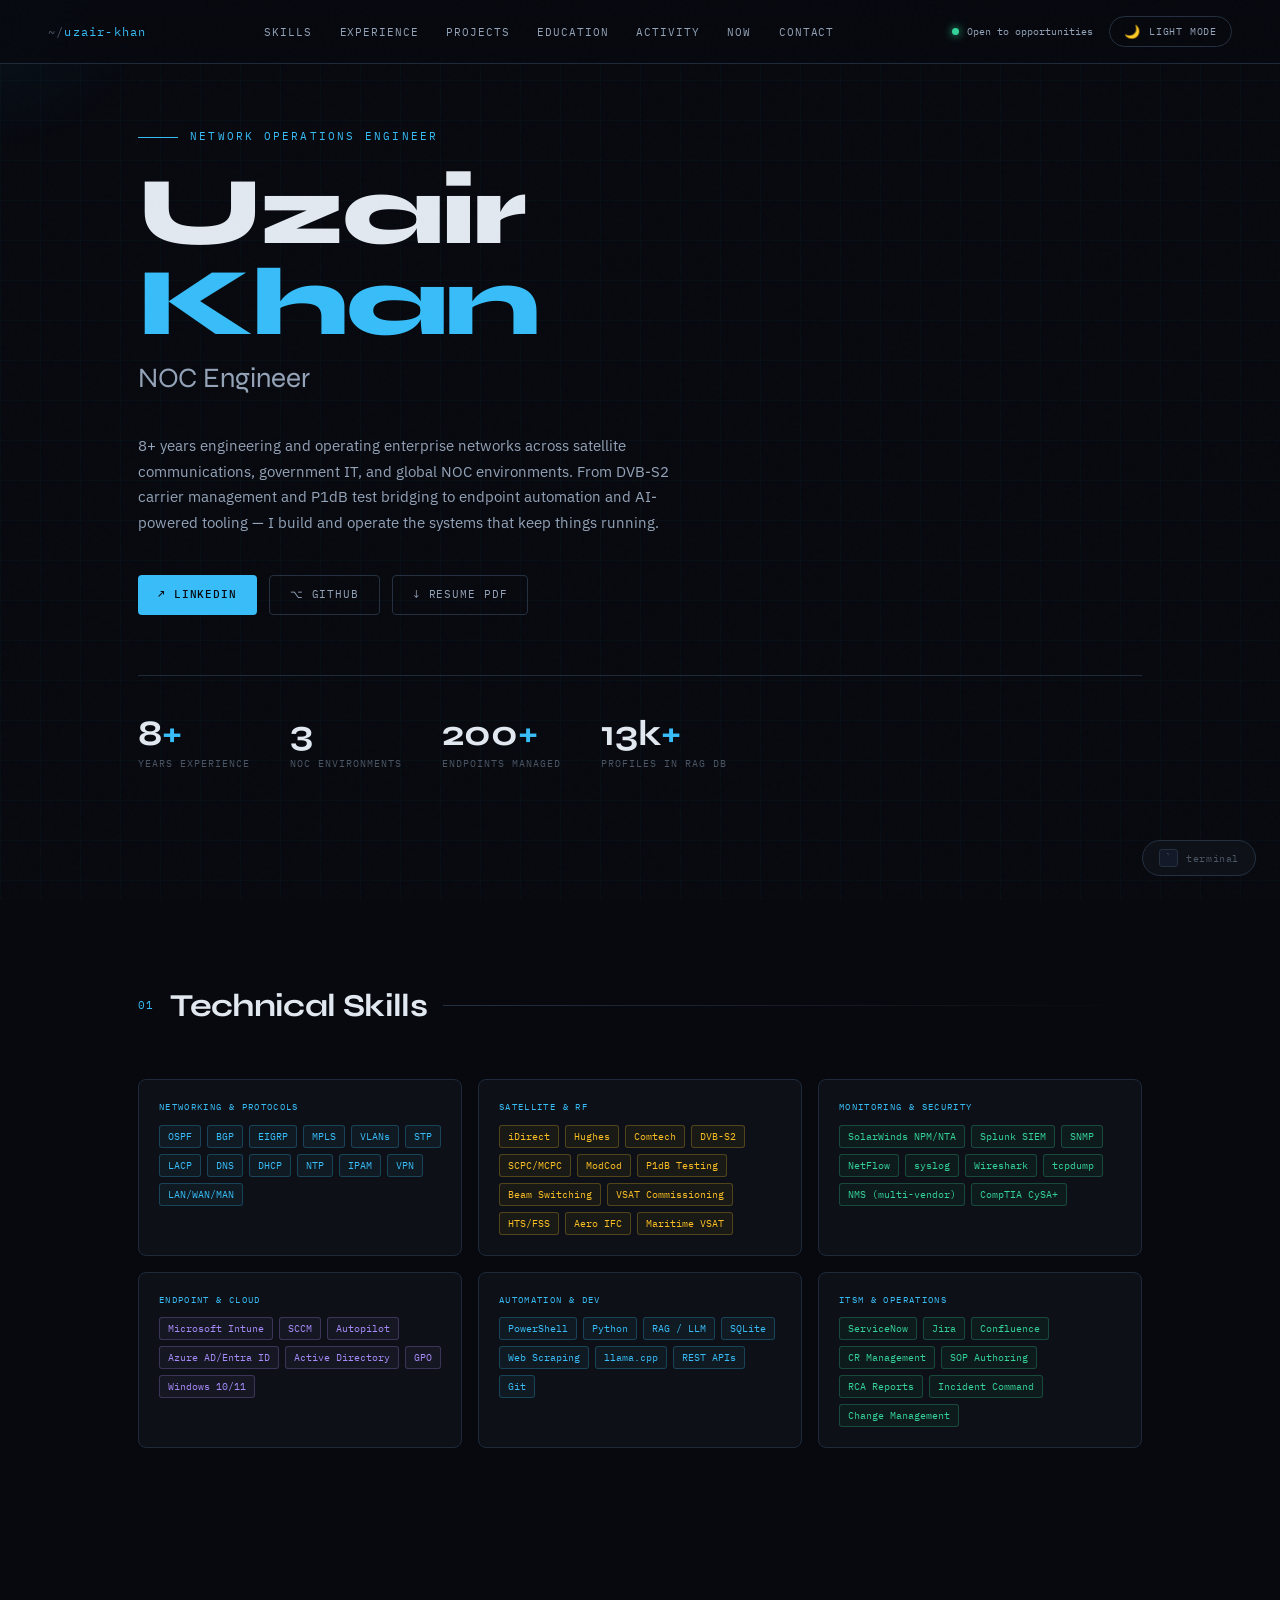
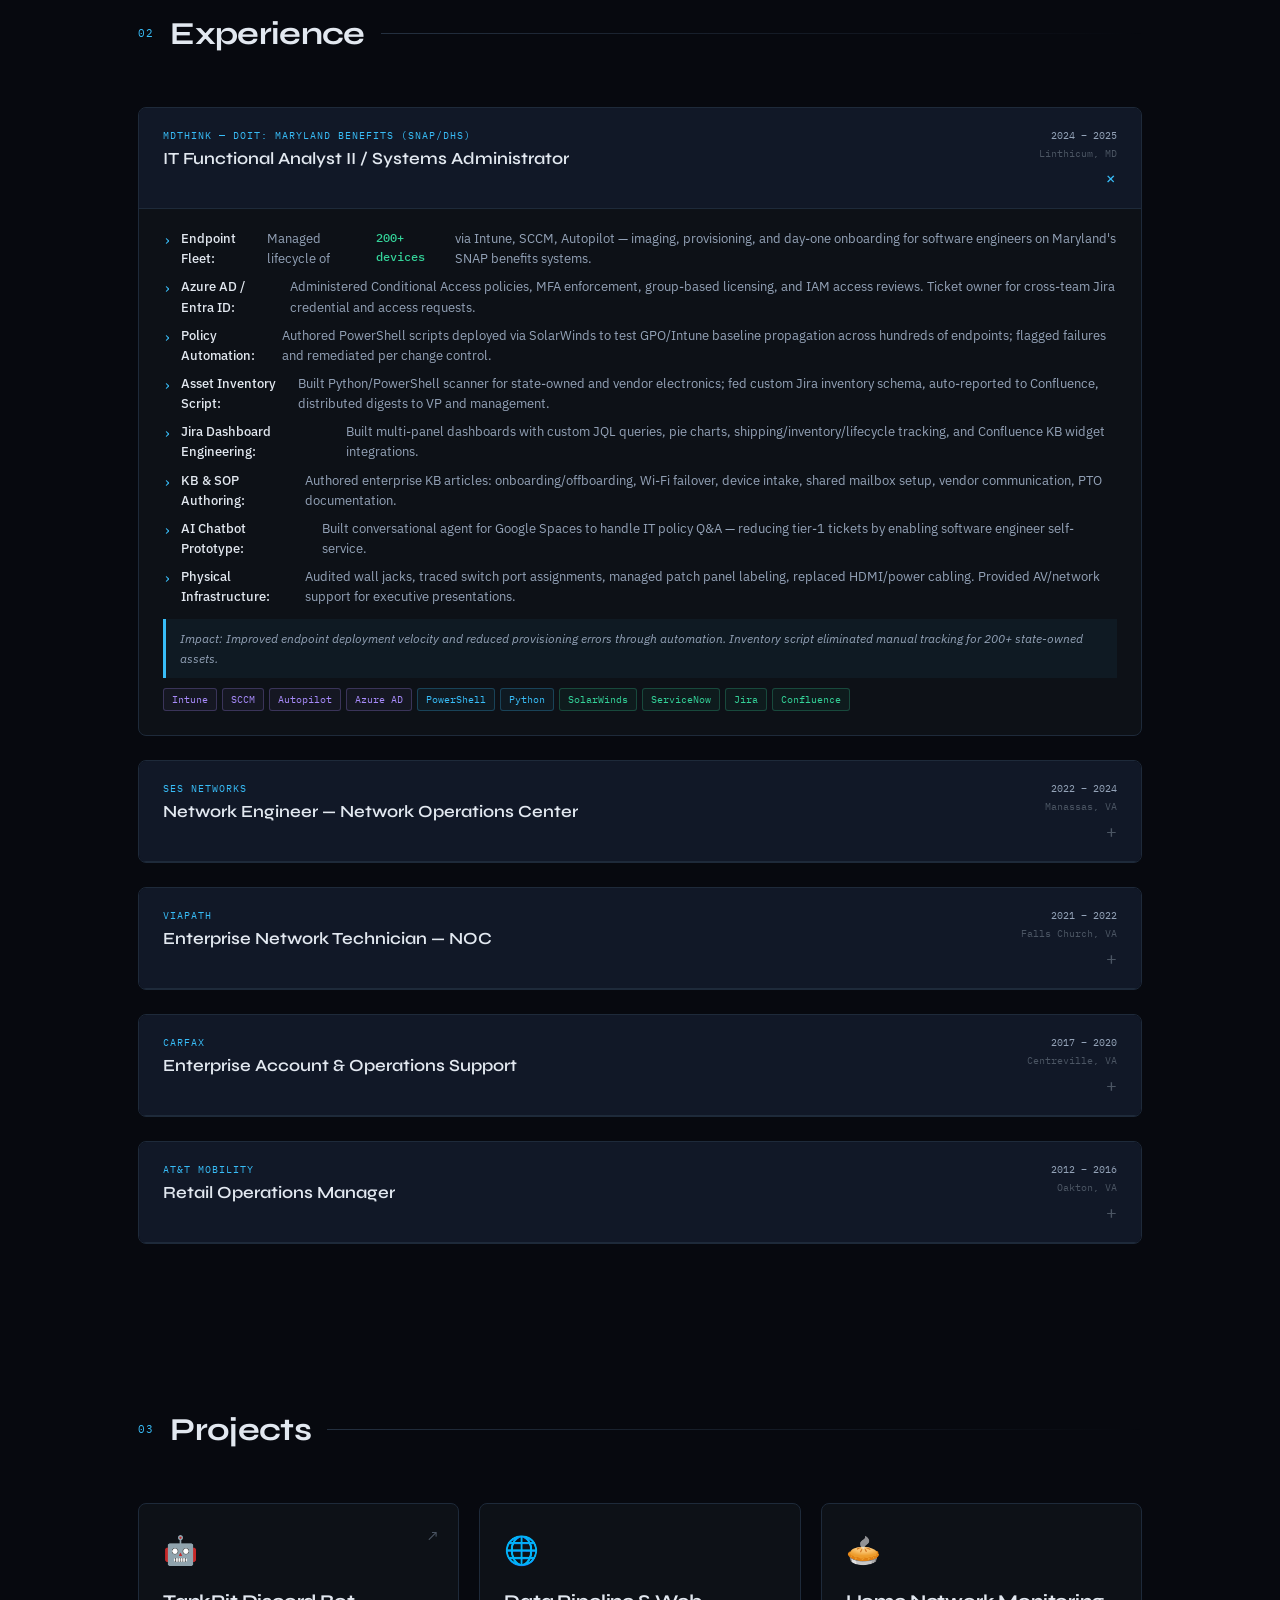
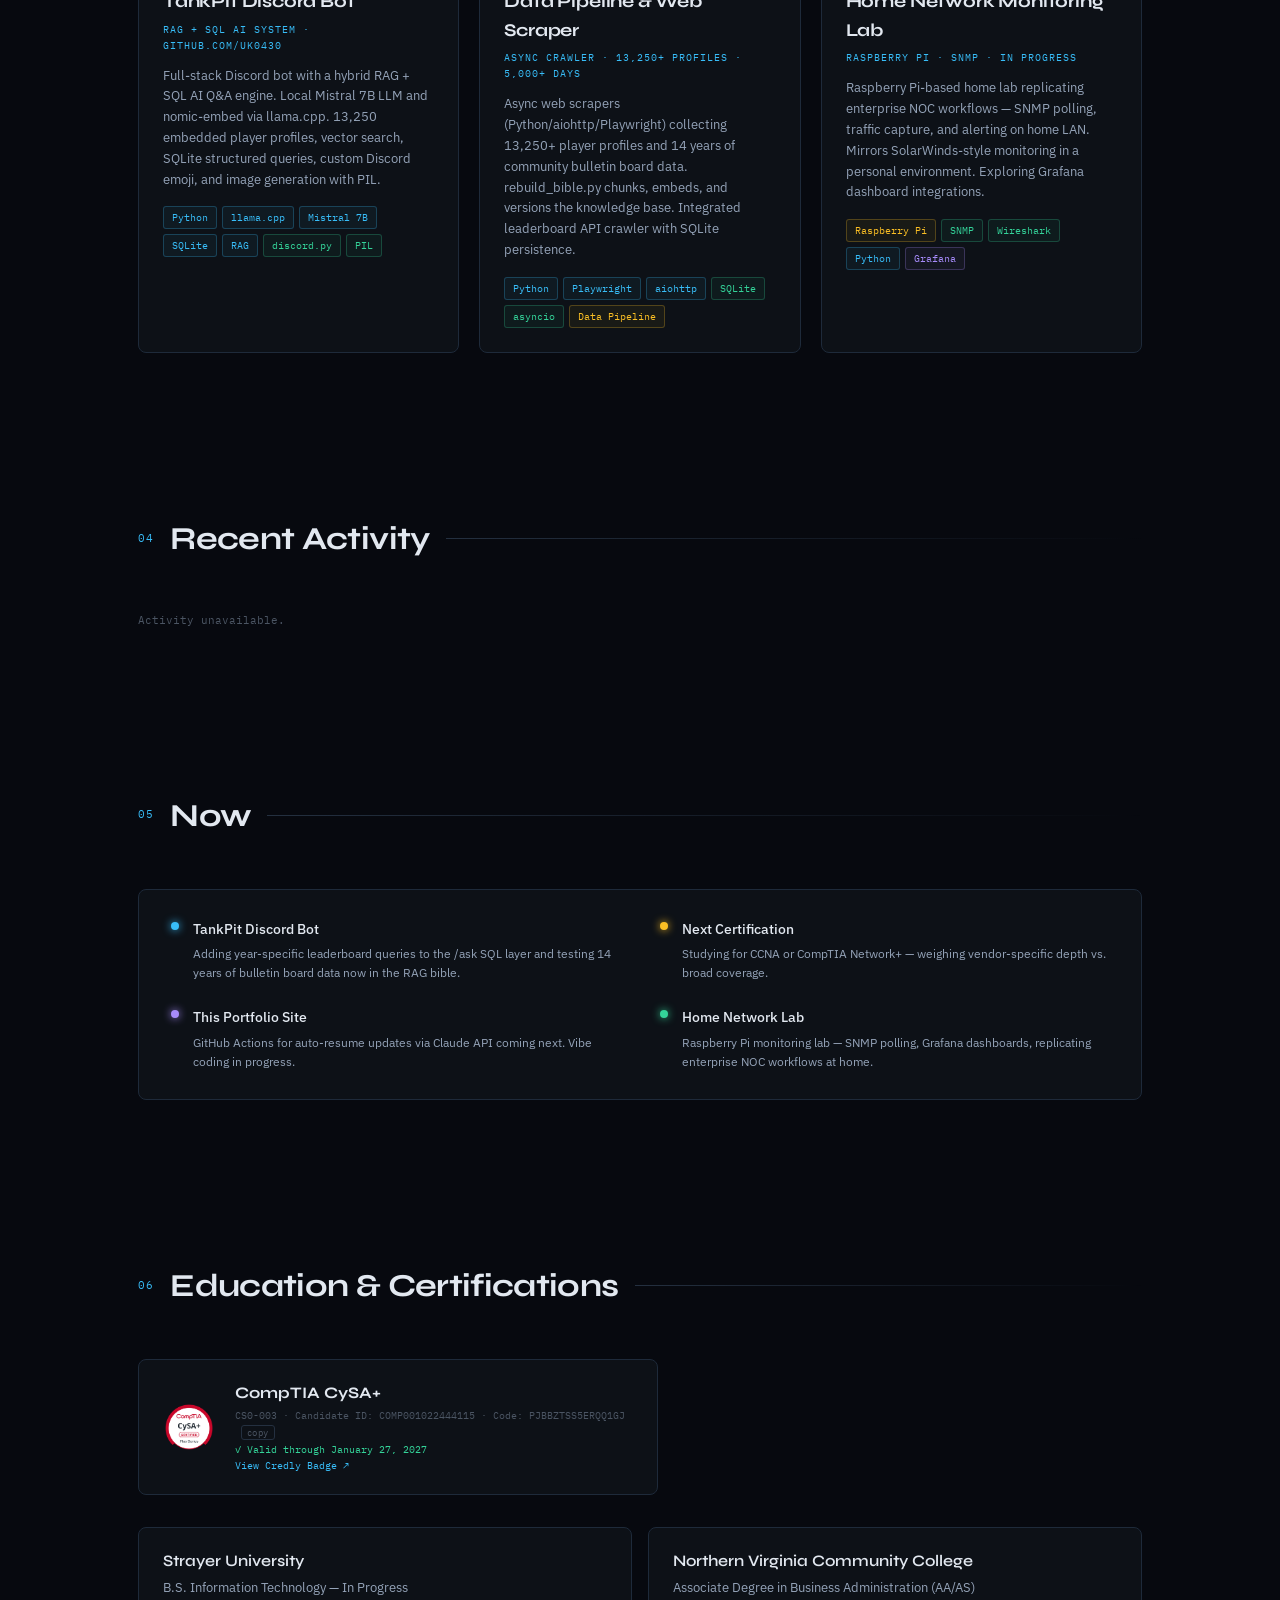
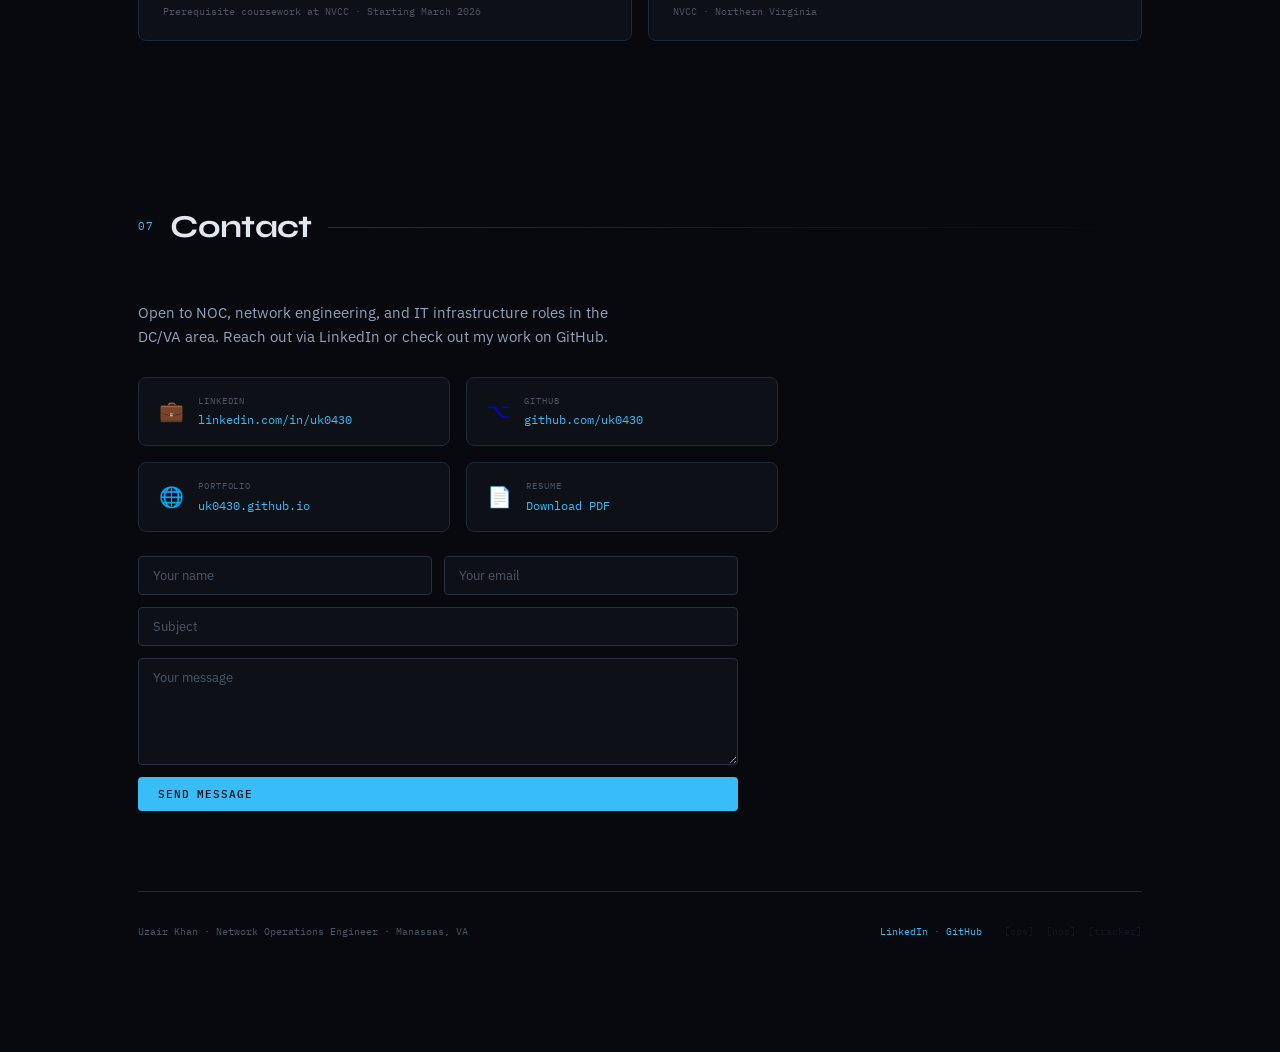
==== commit 3d67130f: "add NOC project tracker with noc-data.json source of truth - noc.html: full NOC/Jira-style kanban bo" ====
--- a/index.html
+++ b/index.html
@@ -556,6 +556,7 @@
       <a href="https://linkedin.com/in/uk0430" target="_blank">LinkedIn</a> · <a href="https://github.com/uk0430" target="_blank">GitHub</a>
       <span style="margin-left:16px;opacity:0.18;font-family:var(--mono);font-size:10px;">
         <a href="/ops.html" style="color:inherit;text-decoration:none;" title="ops">[ops]</a>
+        <a href="/noc.html" style="color:inherit;text-decoration:none;margin-left:6px;" title="noc">[noc]</a>
         <a href="/tracker.html" style="color:inherit;text-decoration:none;margin-left:6px;" title="tracker">[tracker]</a>
       </span>
     </span>
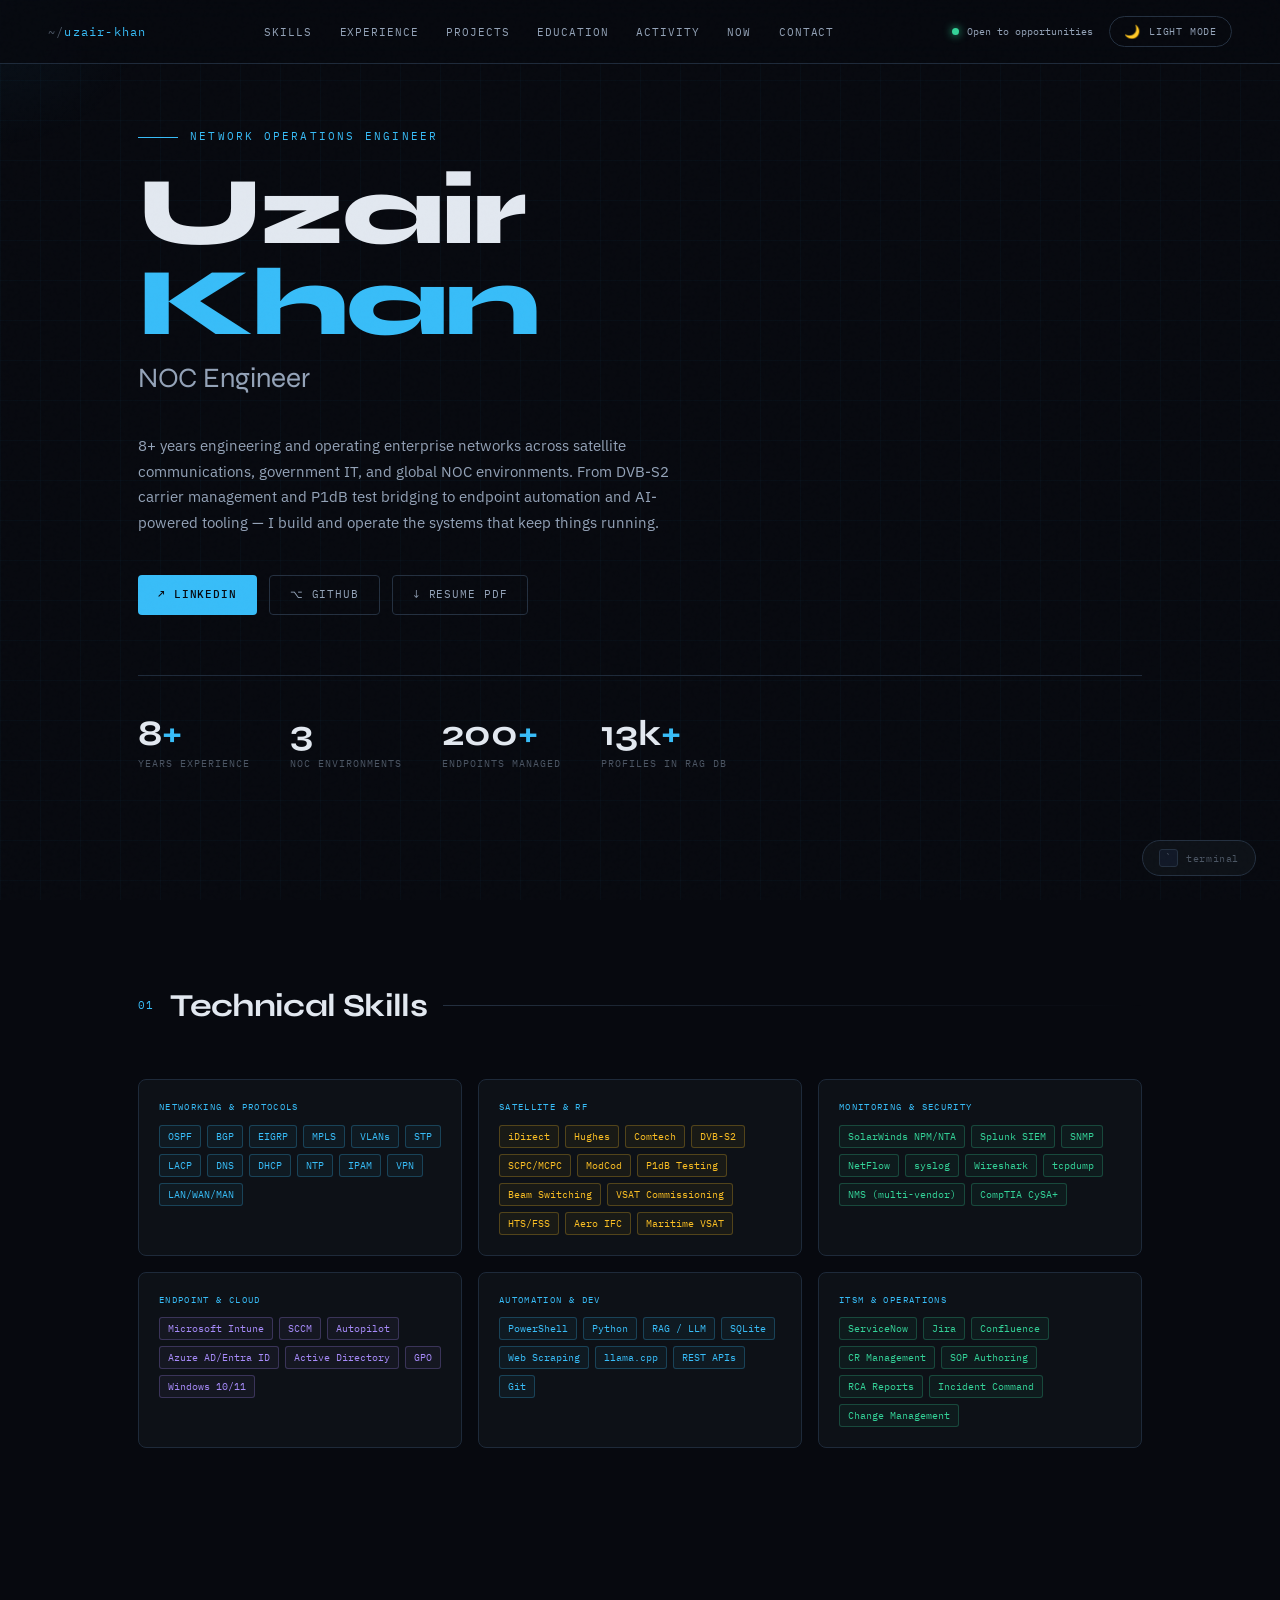
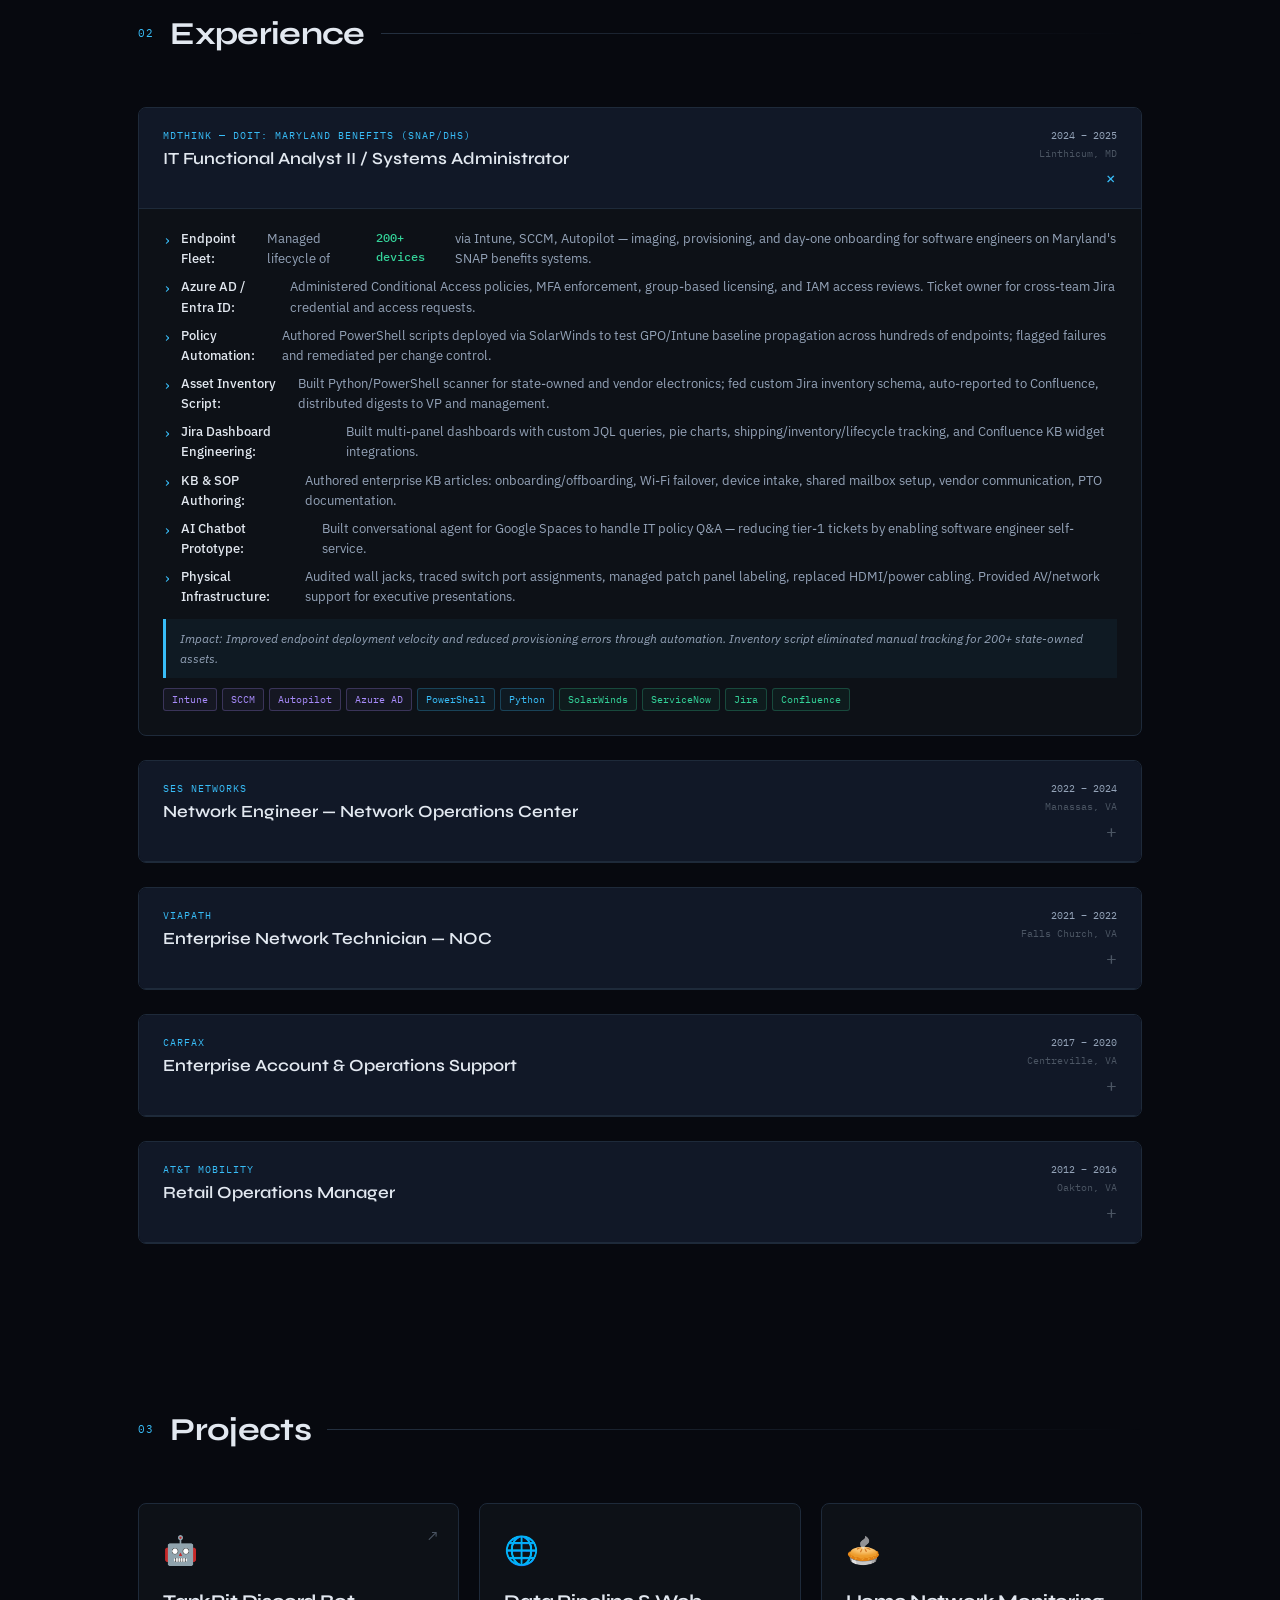
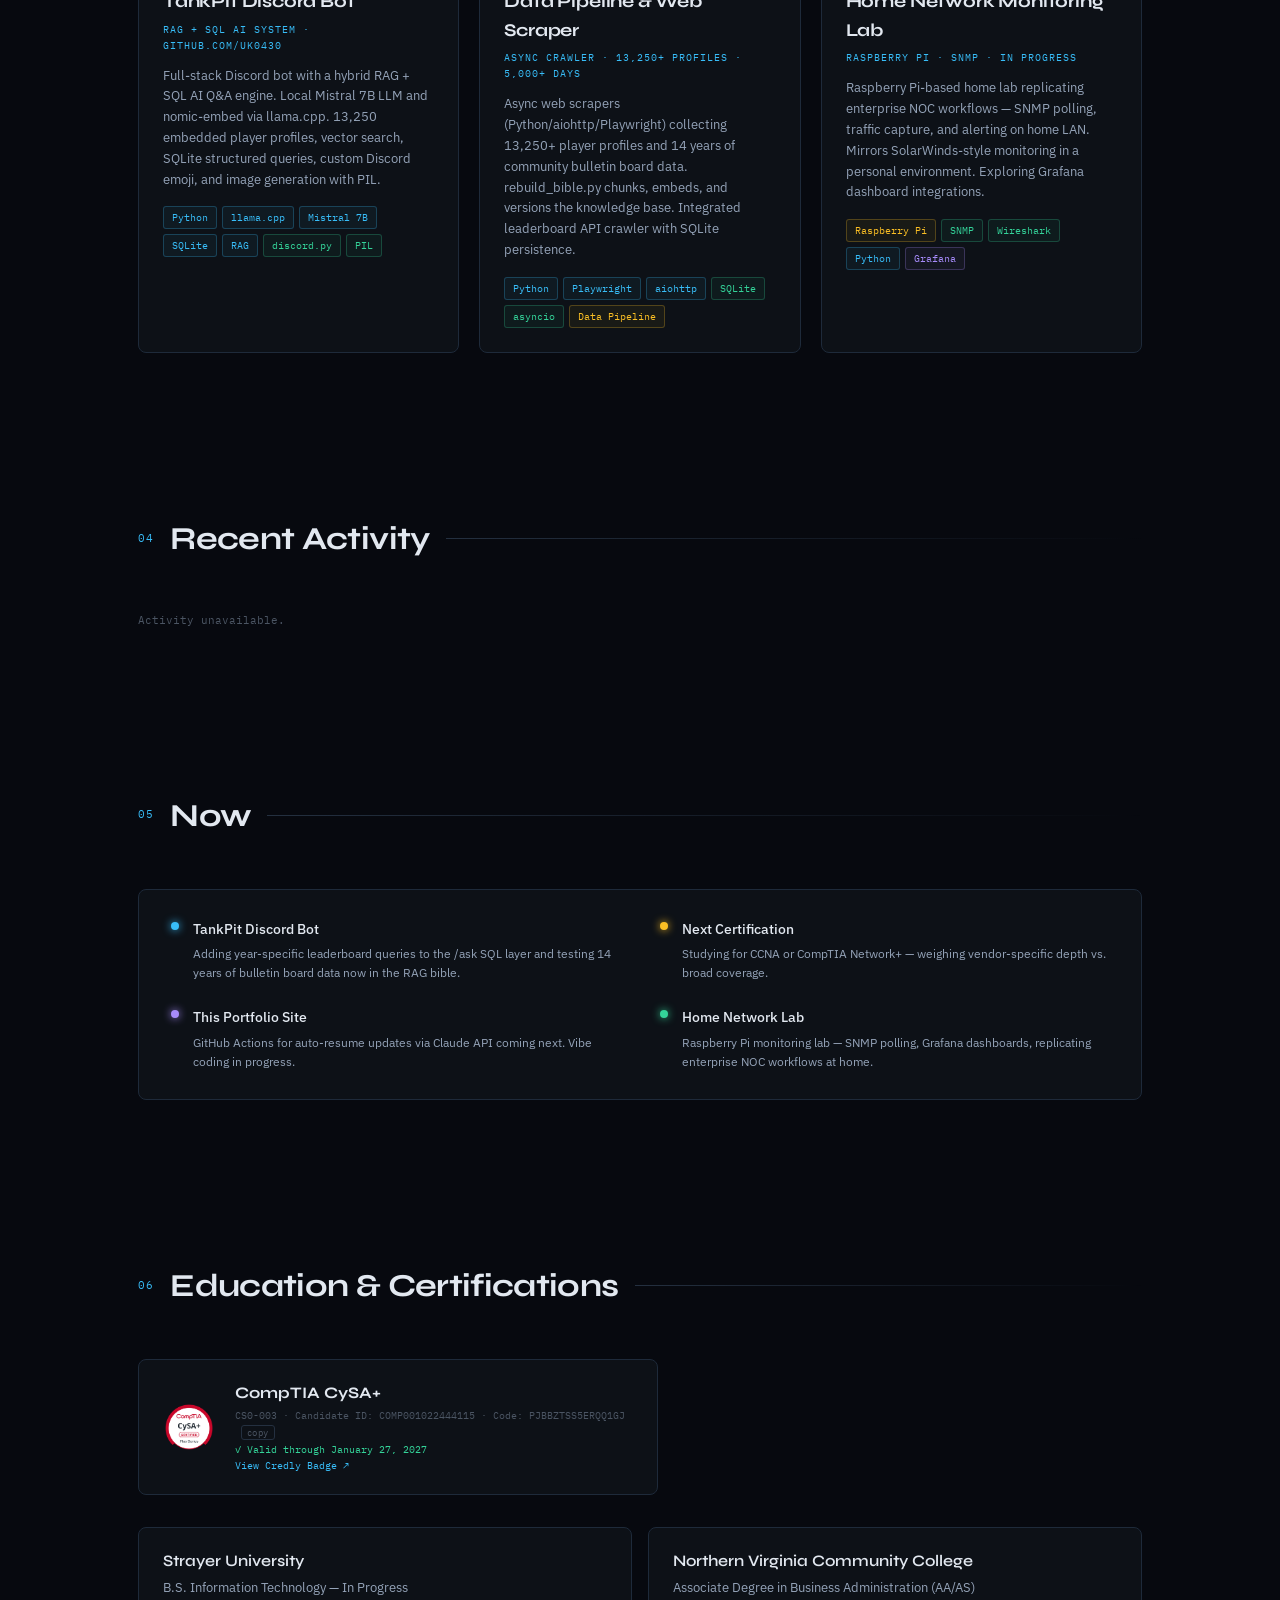
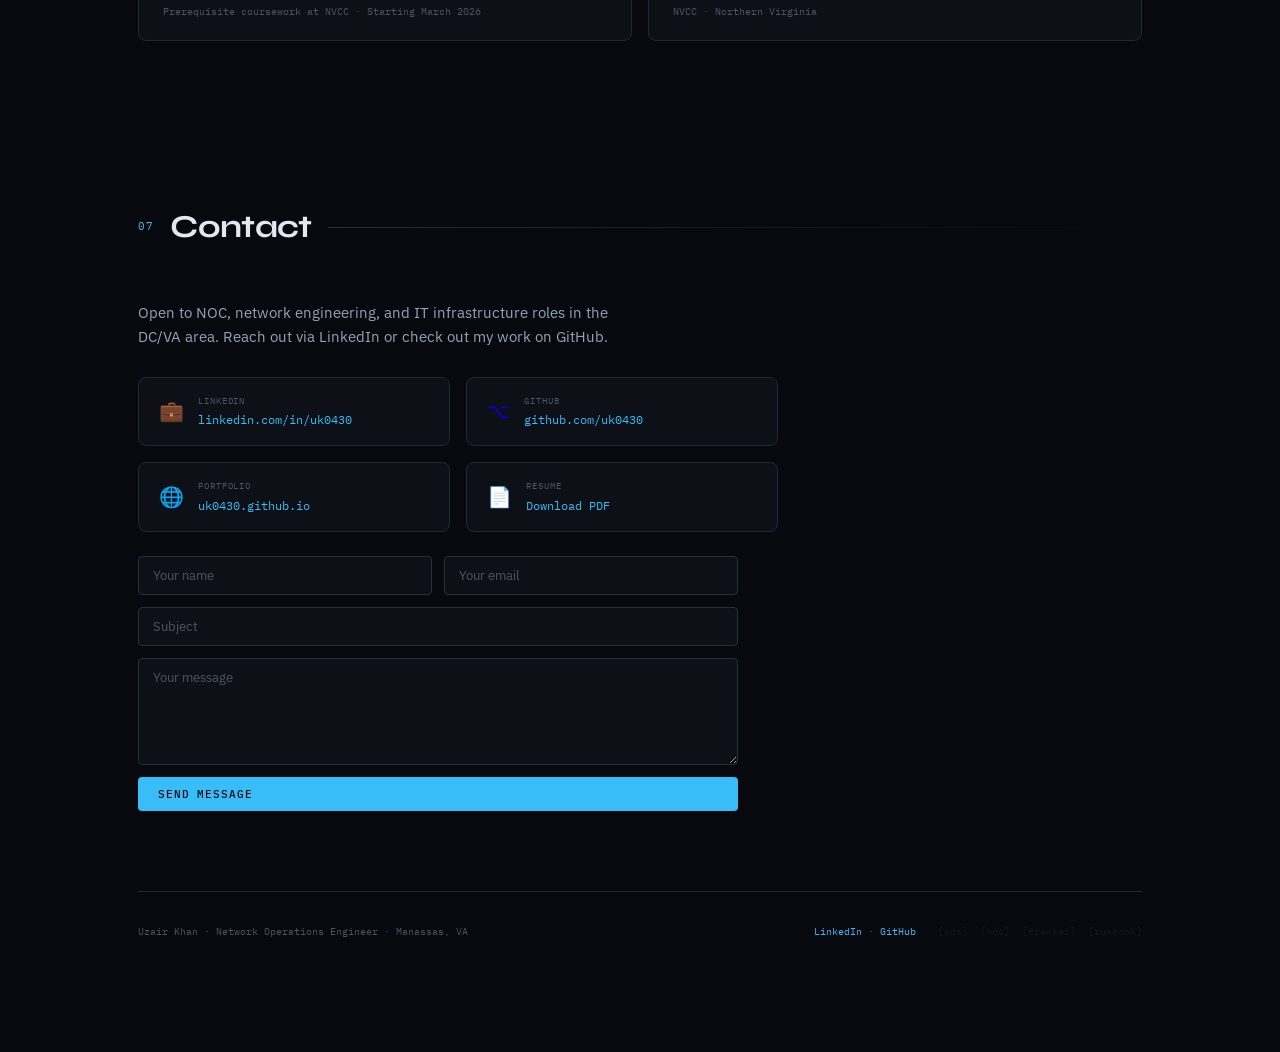
==== commit 2c6a57bb: "footer: add [runbook] link alongside other private pages" ====
--- a/index.html
+++ b/index.html
@@ -558,6 +558,7 @@
         <a href="/ops.html" style="color:inherit;text-decoration:none;" title="ops">[ops]</a>
         <a href="/noc.html" style="color:inherit;text-decoration:none;margin-left:6px;" title="noc">[noc]</a>
         <a href="/tracker.html" style="color:inherit;text-decoration:none;margin-left:6px;" title="tracker">[tracker]</a>
+        <a href="/runbook.html" style="color:inherit;text-decoration:none;margin-left:6px;" title="runbook">[runbook]</a>
       </span>
     </span>
   </footer>
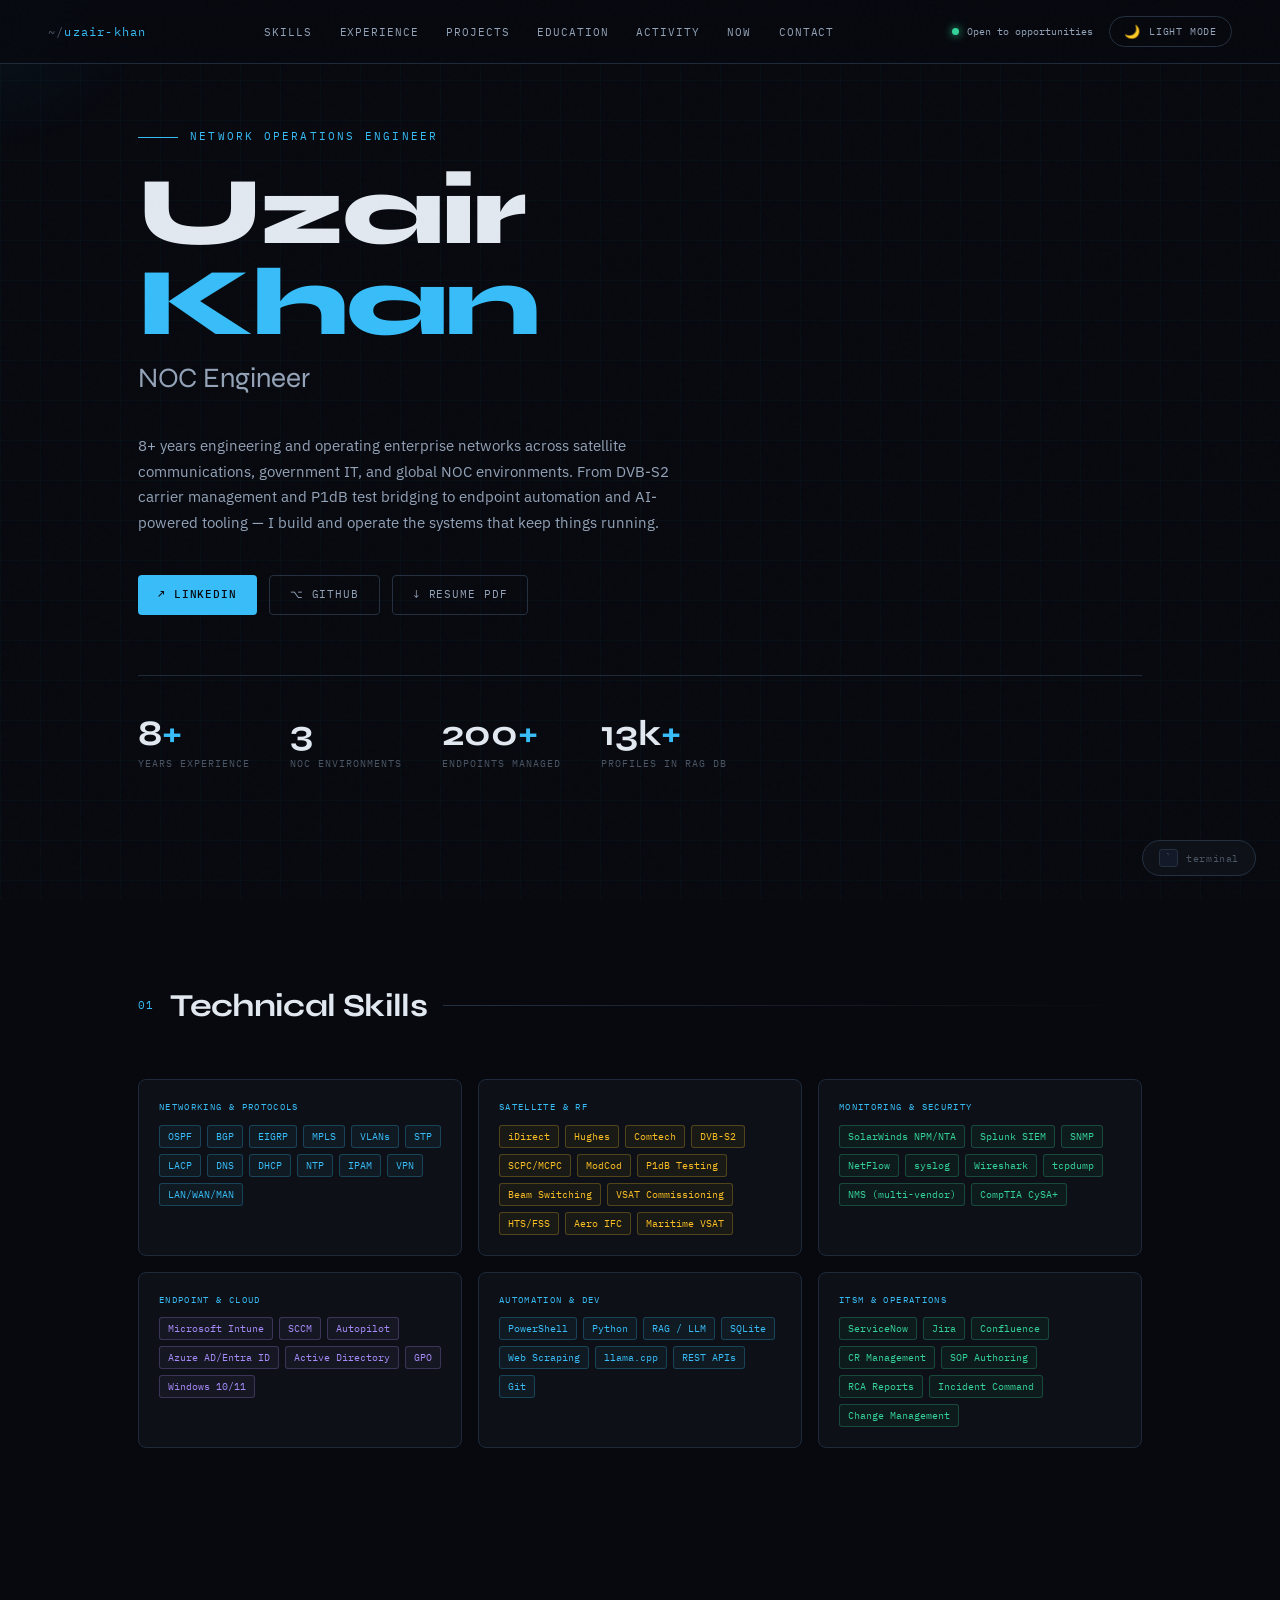
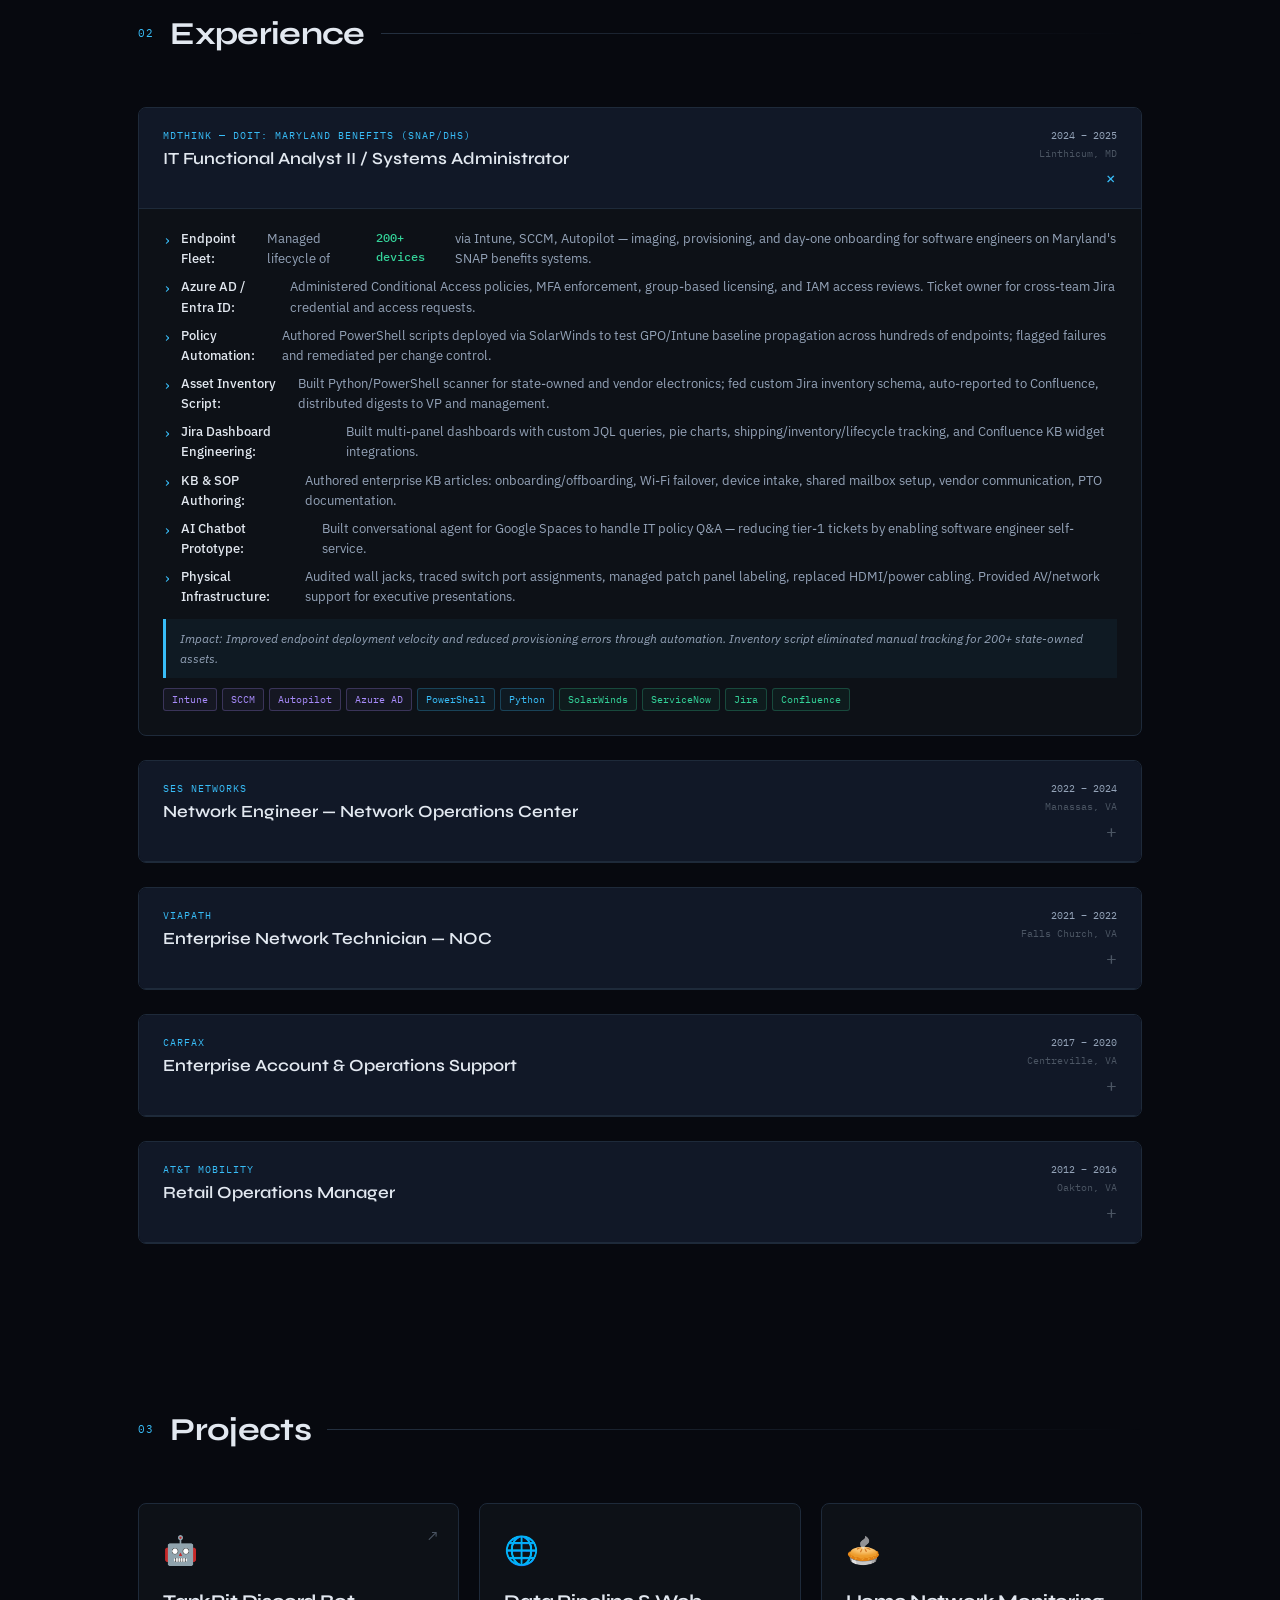
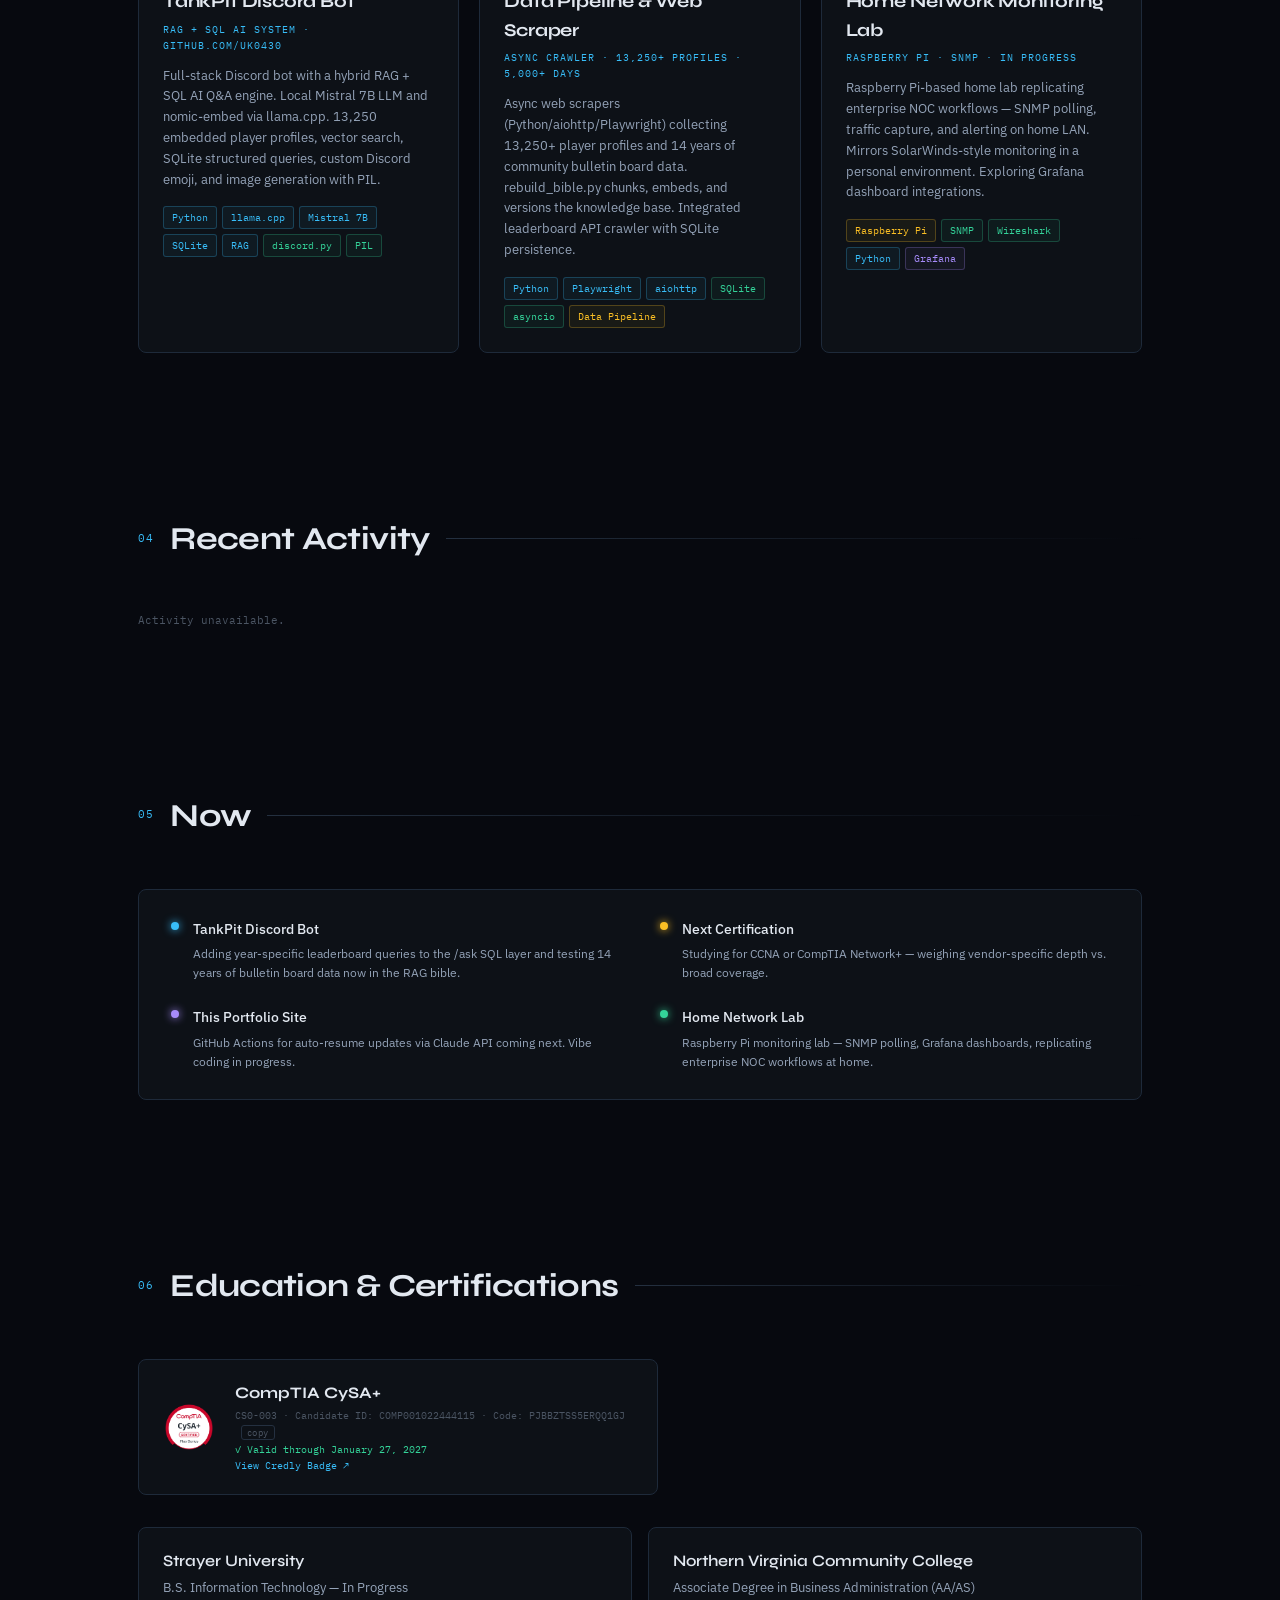
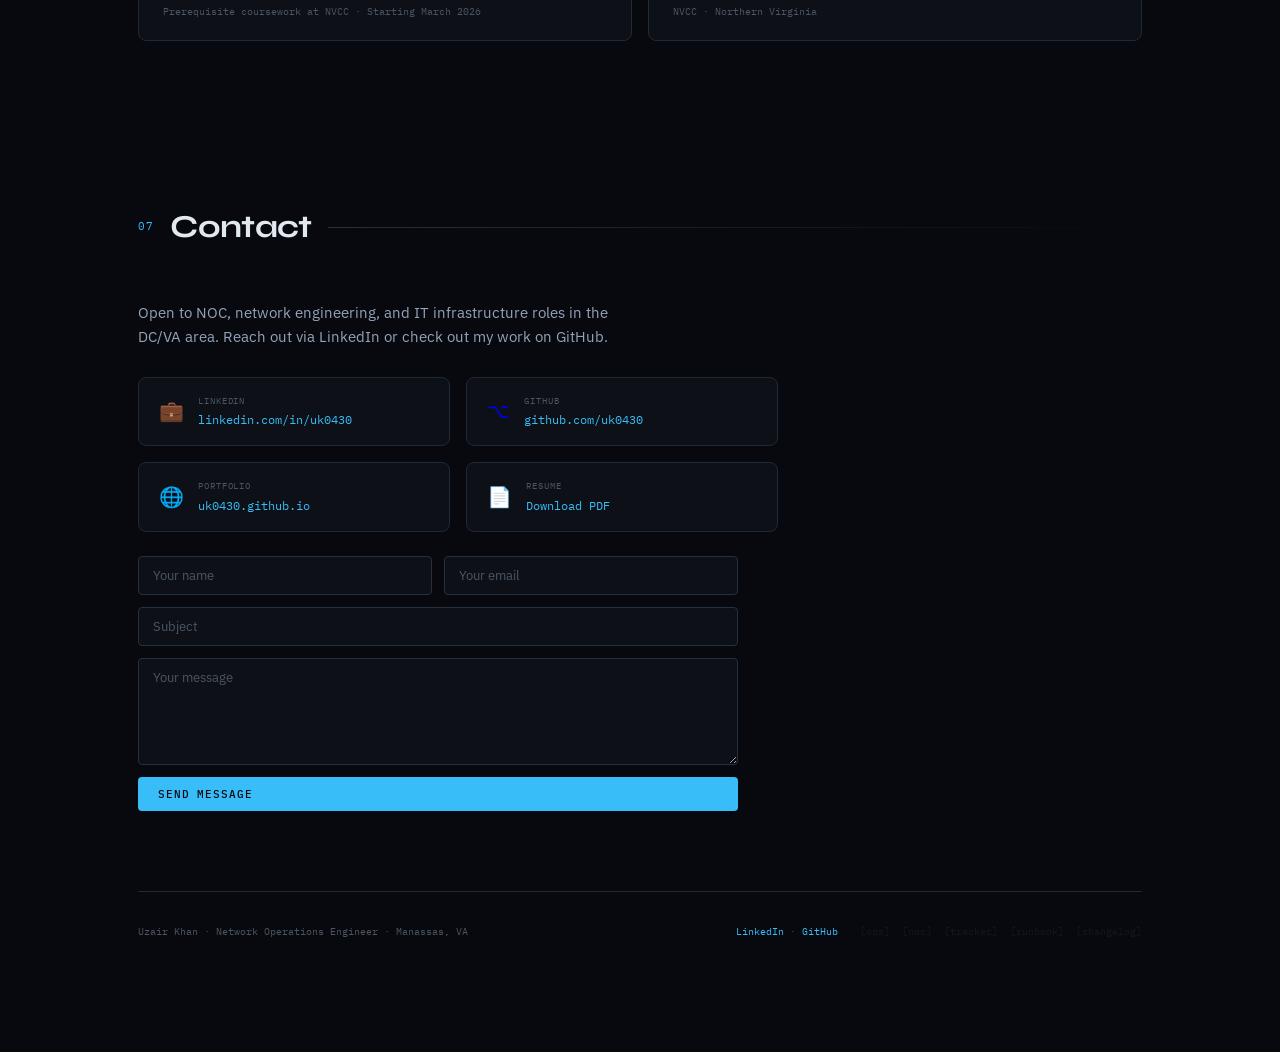
==== commit d65d0251: "footer: add [changelog] link" ====
--- a/index.html
+++ b/index.html
@@ -559,6 +559,7 @@
         <a href="/noc.html" style="color:inherit;text-decoration:none;margin-left:6px;" title="noc">[noc]</a>
         <a href="/tracker.html" style="color:inherit;text-decoration:none;margin-left:6px;" title="tracker">[tracker]</a>
         <a href="/runbook.html" style="color:inherit;text-decoration:none;margin-left:6px;" title="runbook">[runbook]</a>
+        <a href="/changelog.html" style="color:inherit;text-decoration:none;margin-left:6px;" title="changelog">[changelog]</a>
       </span>
     </span>
   </footer>
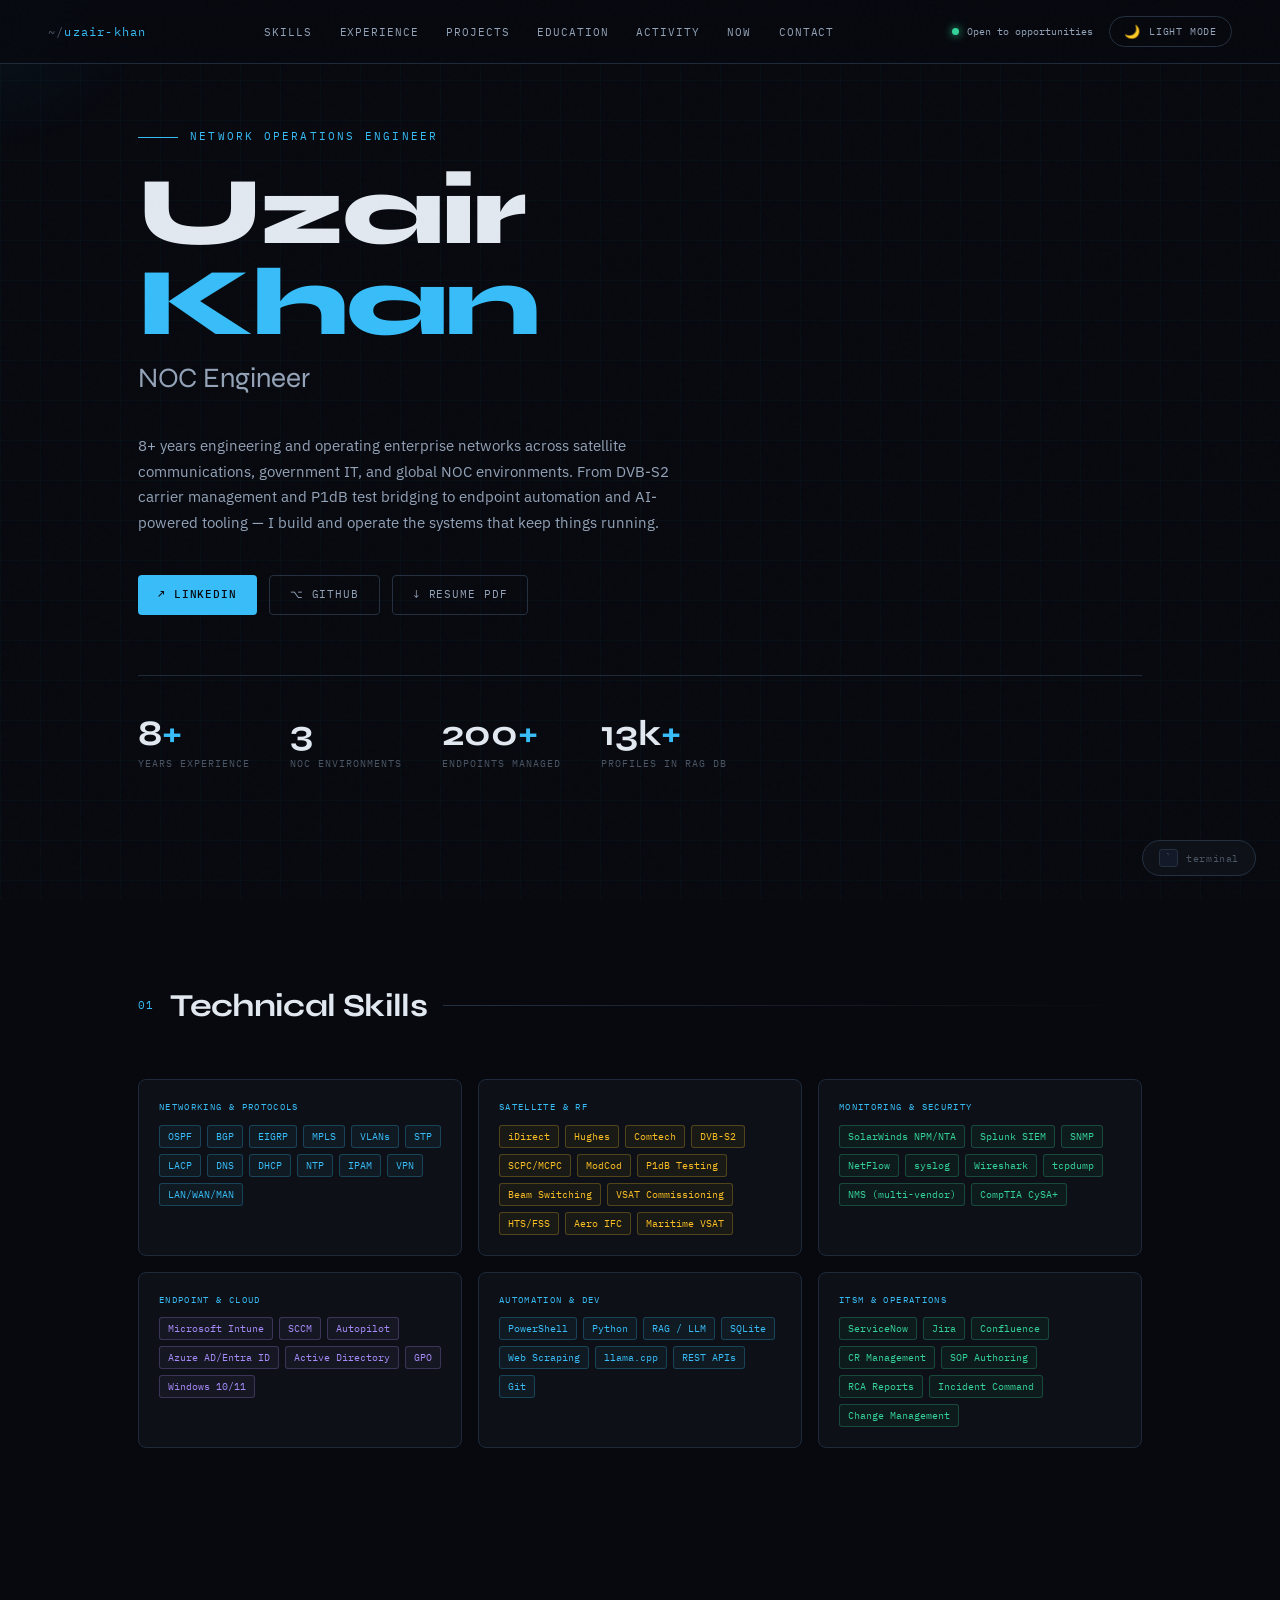
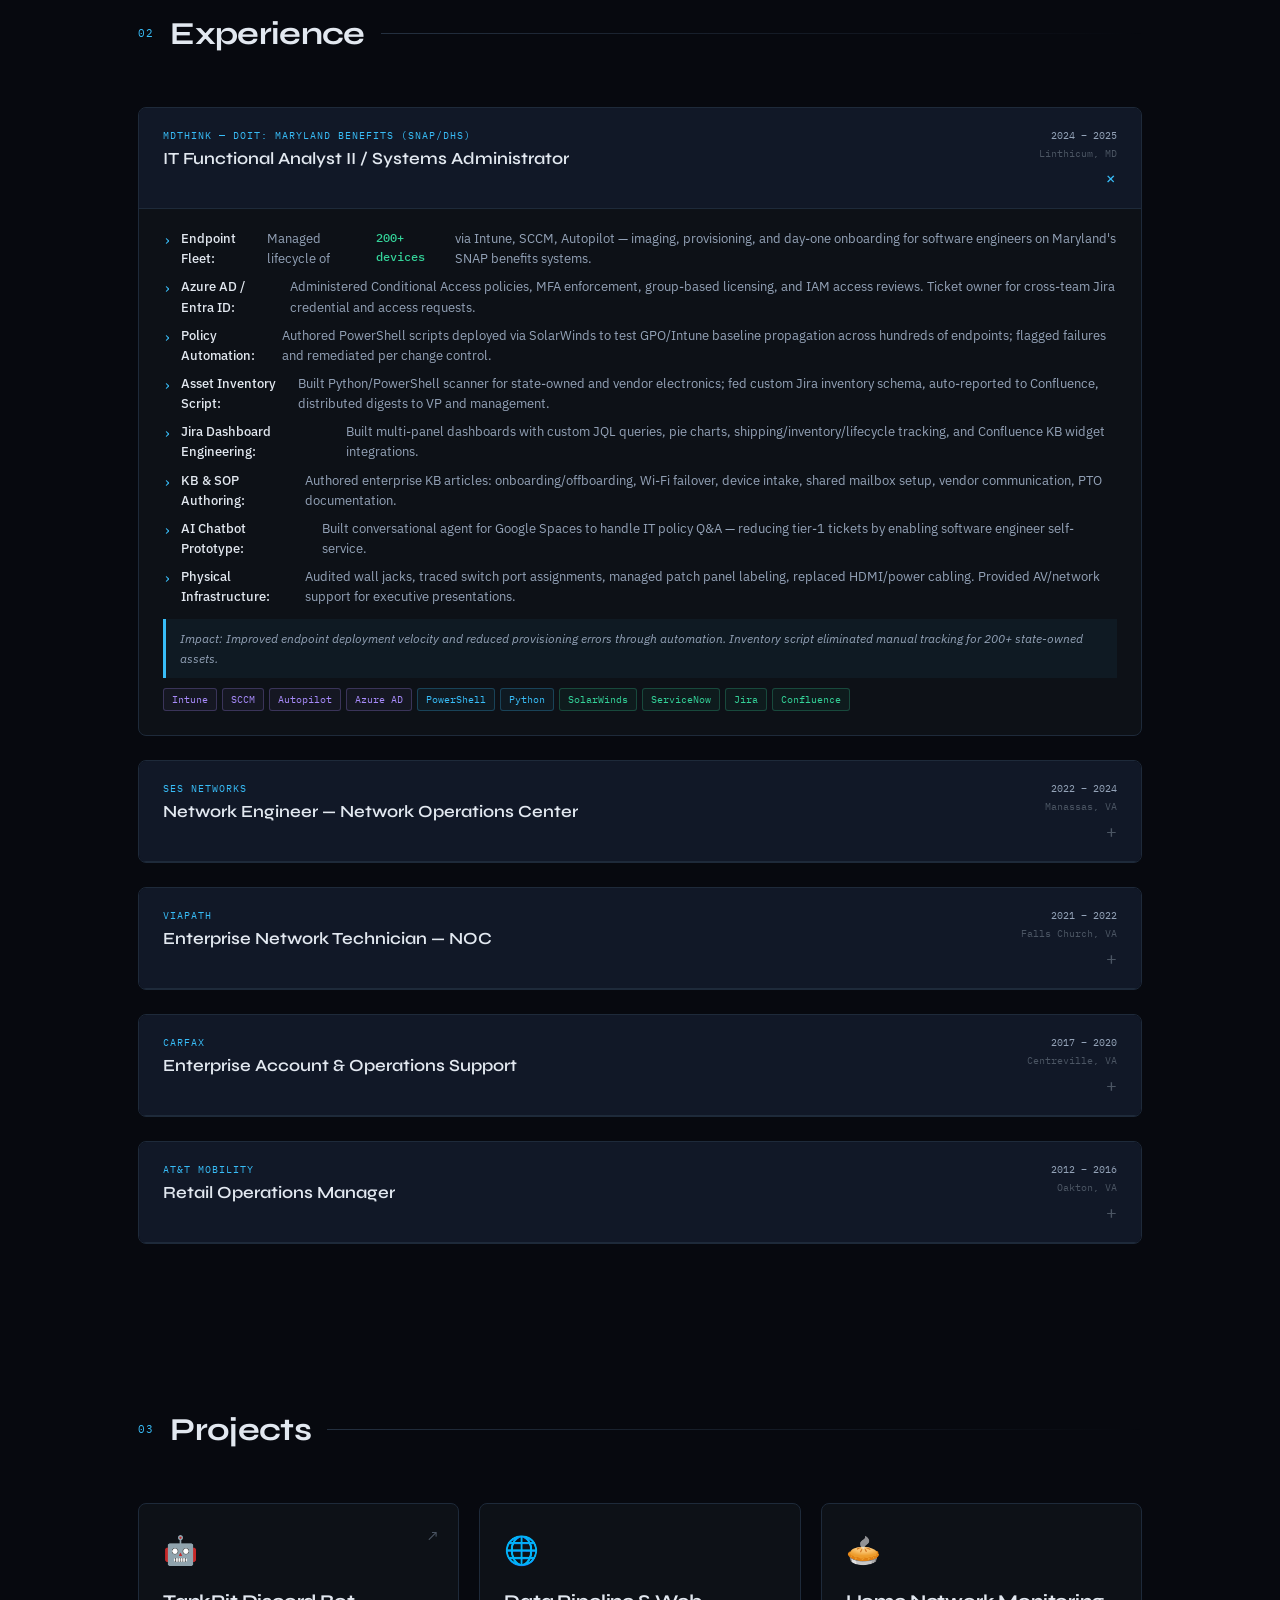
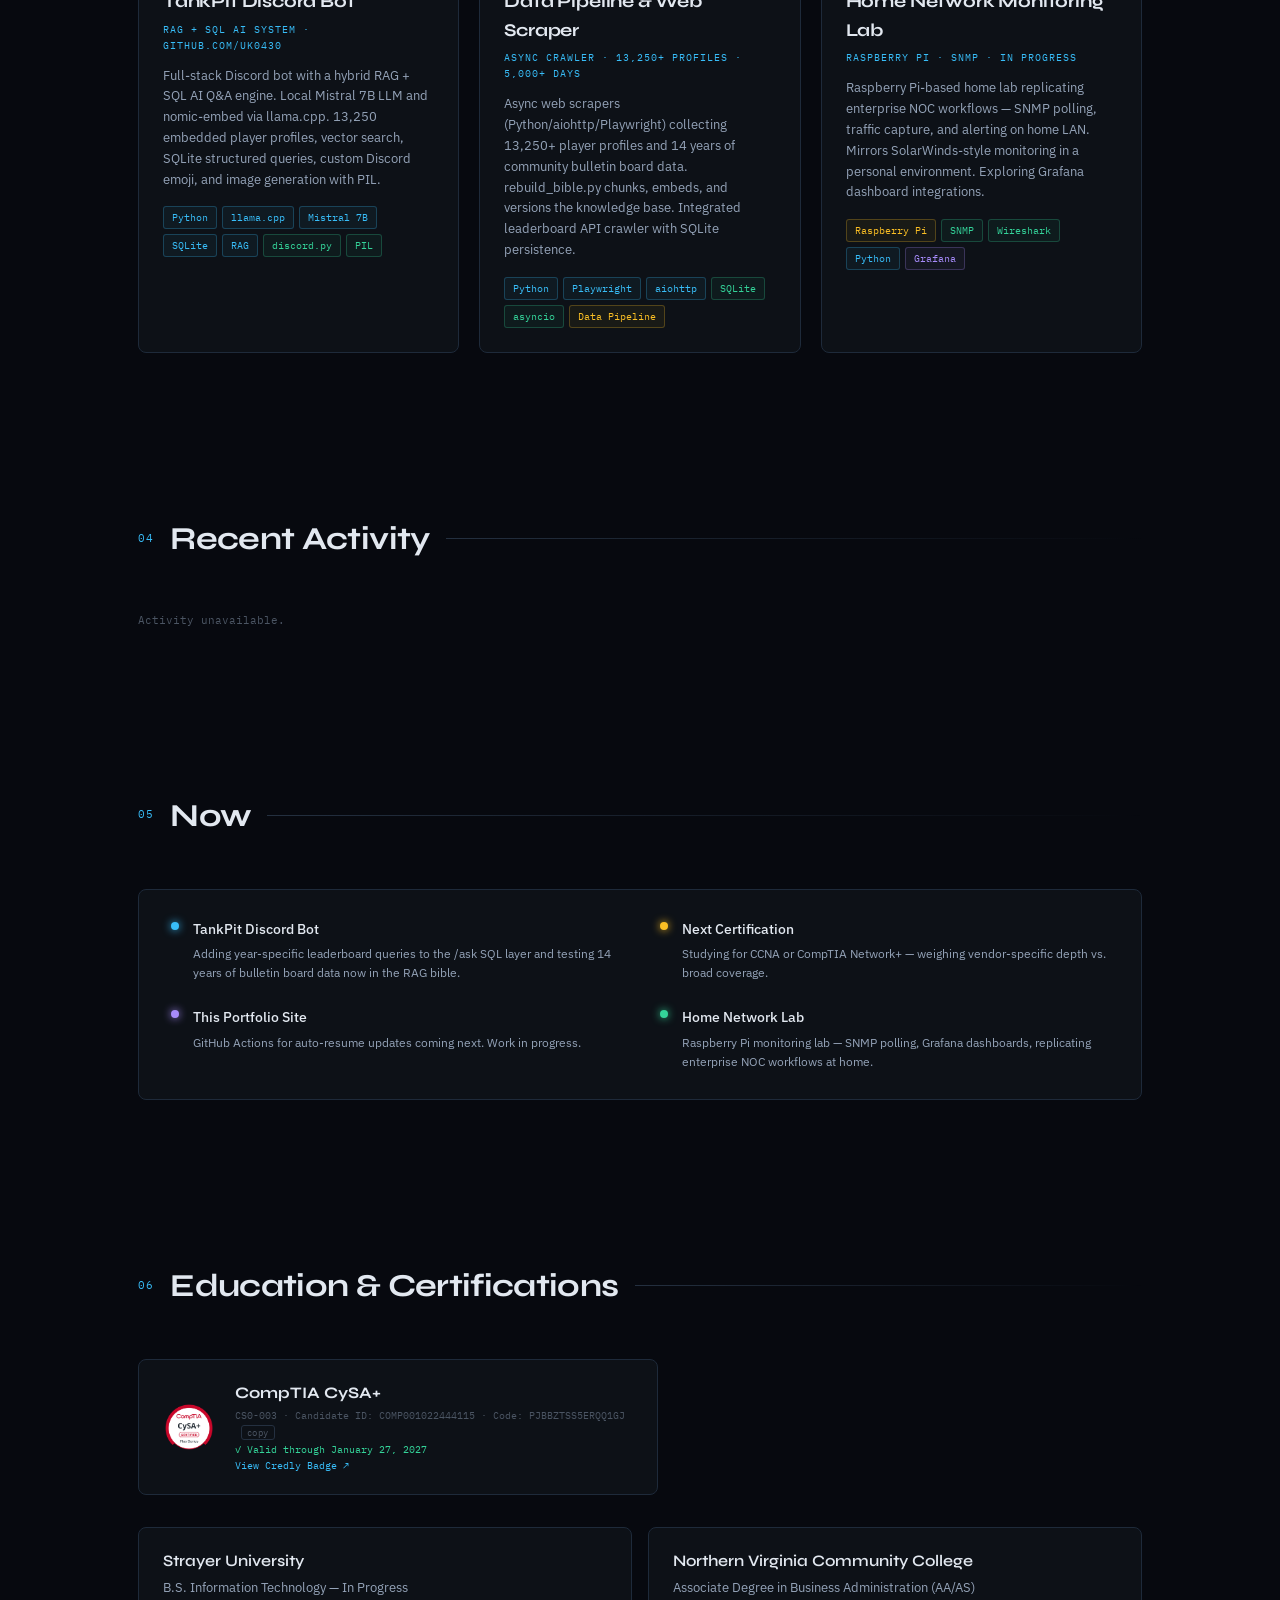
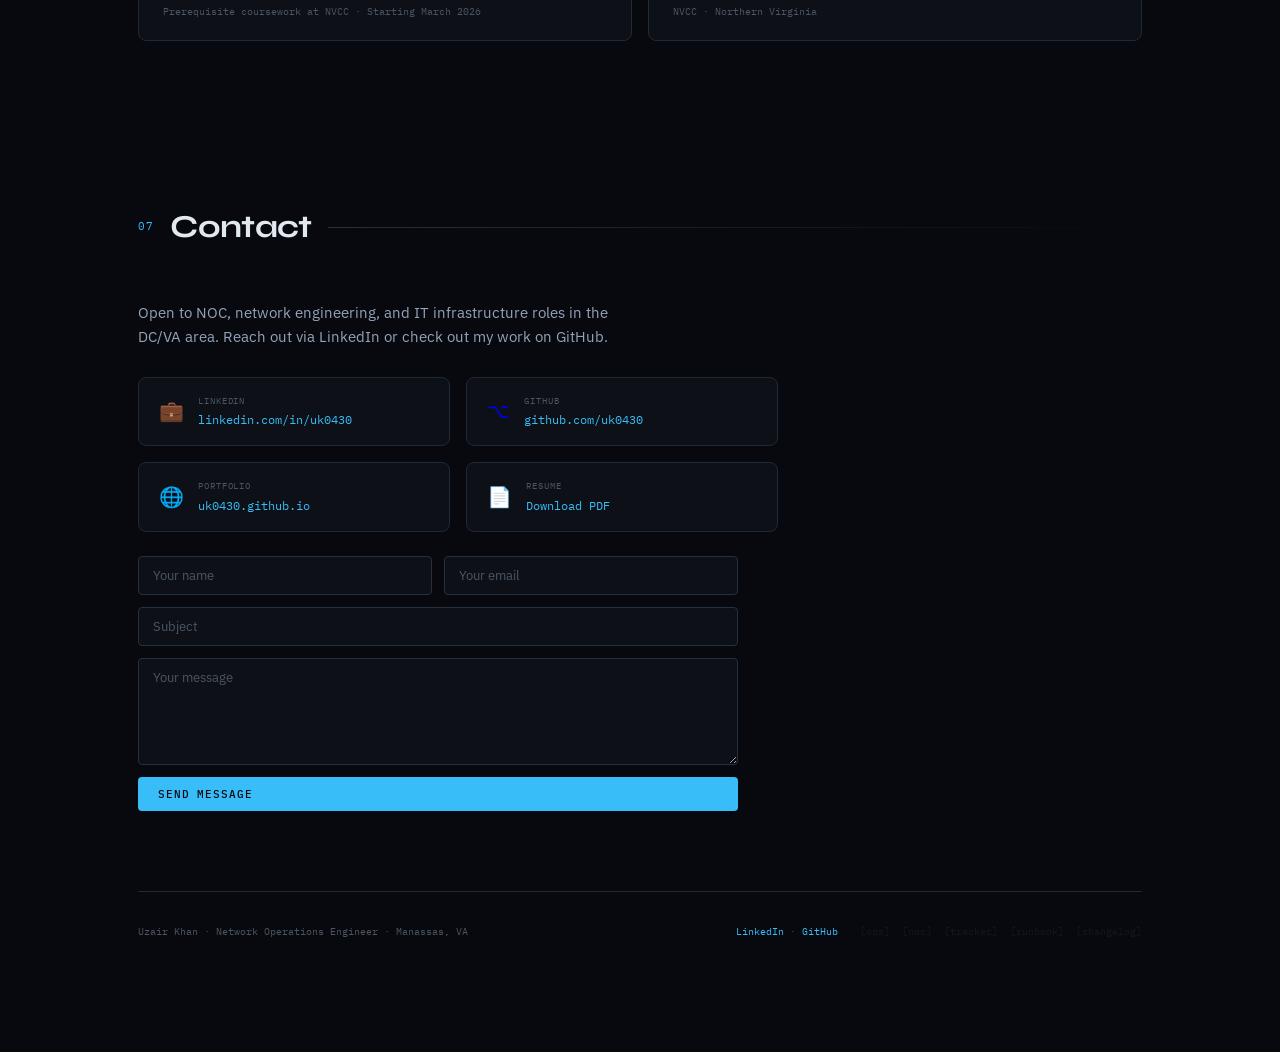
==== commit 1f9db684: "chore: update CLAUDE.md structure, clean up index.html wording Co-Authored-By: Claude Sonnet 4.6 <no" ====
--- a/index.html
+++ b/index.html
@@ -448,7 +448,7 @@
           <div class="now-dot" style="background:var(--purple);box-shadow:0 0 8px var(--purple);animation-delay:1s;"></div>
           <div>
             <div class="now-item-title">This Portfolio Site</div>
-            <div class="now-item-desc">GitHub Actions for auto-resume updates via Claude API coming next. Vibe coding in progress.</div>
+            <div class="now-item-desc">GitHub Actions for auto-resume updates coming next. Work in progress.</div>
           </div>
         </div>
 
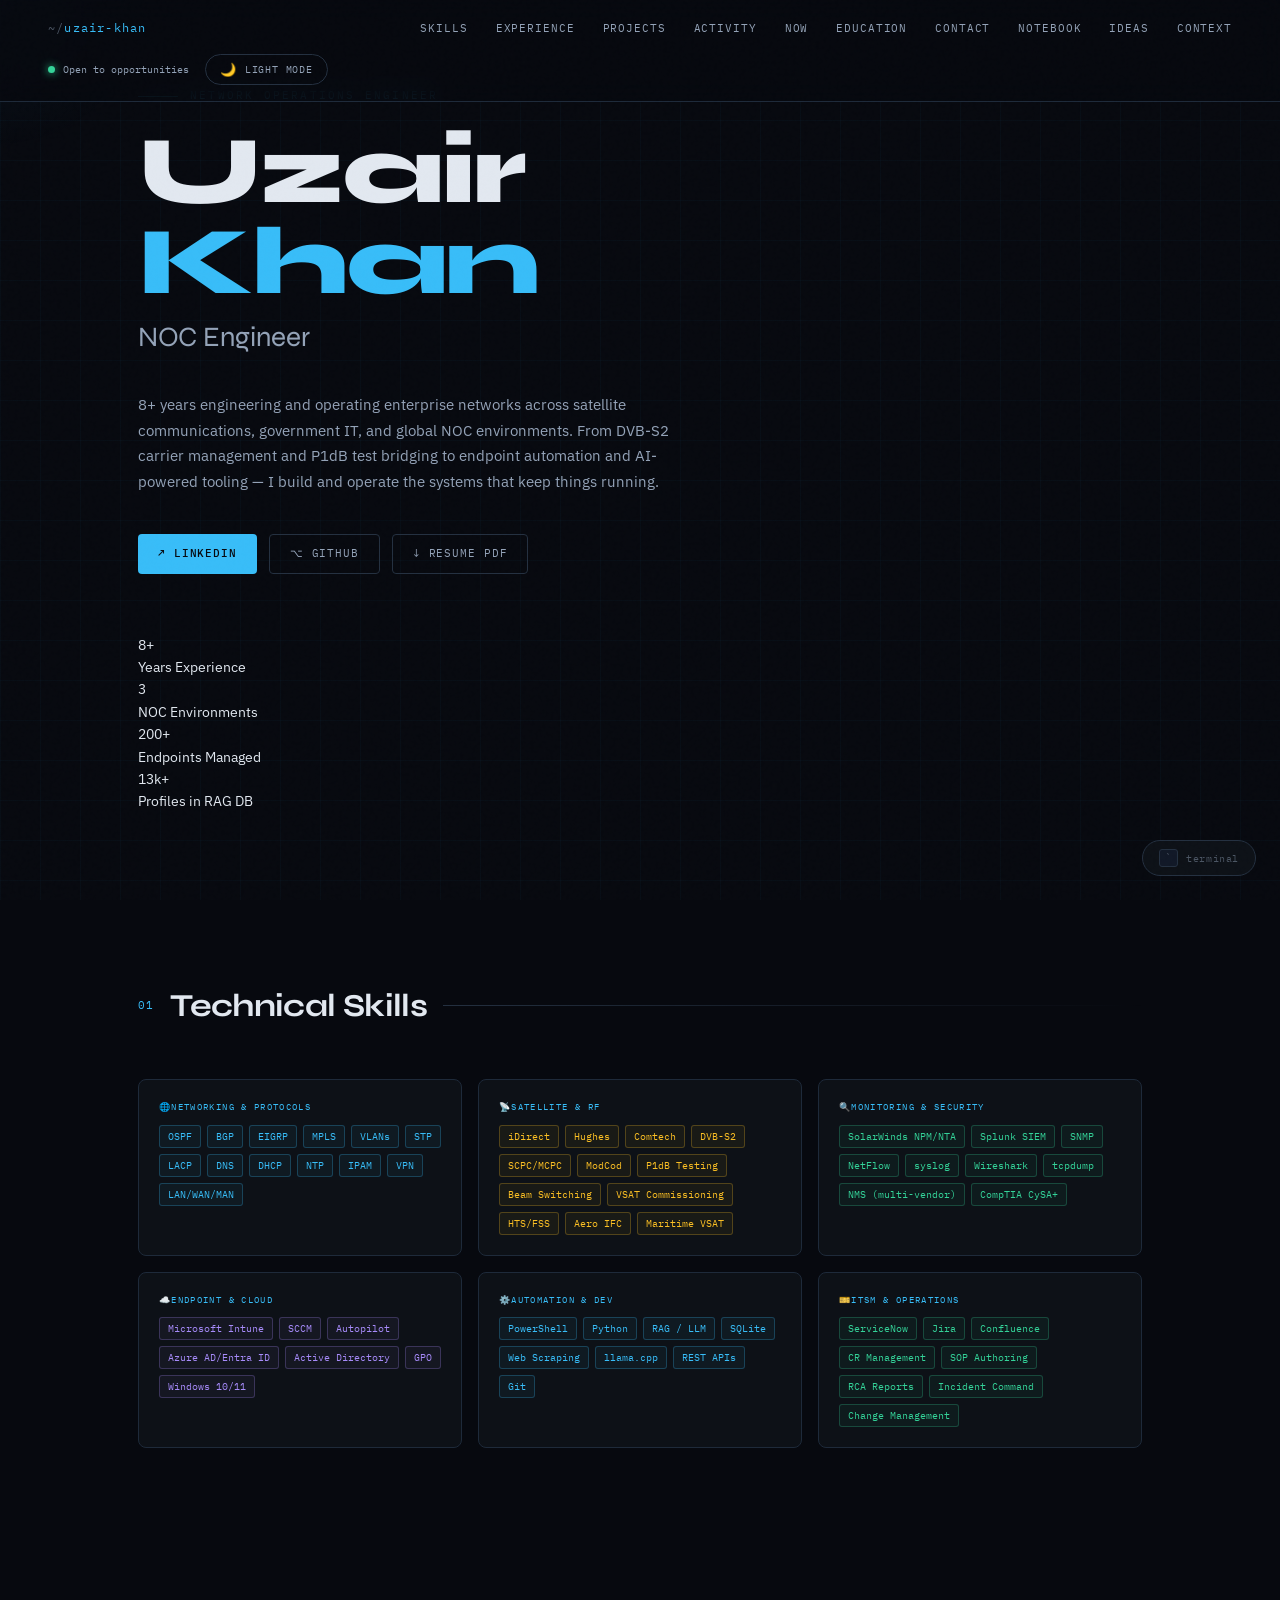
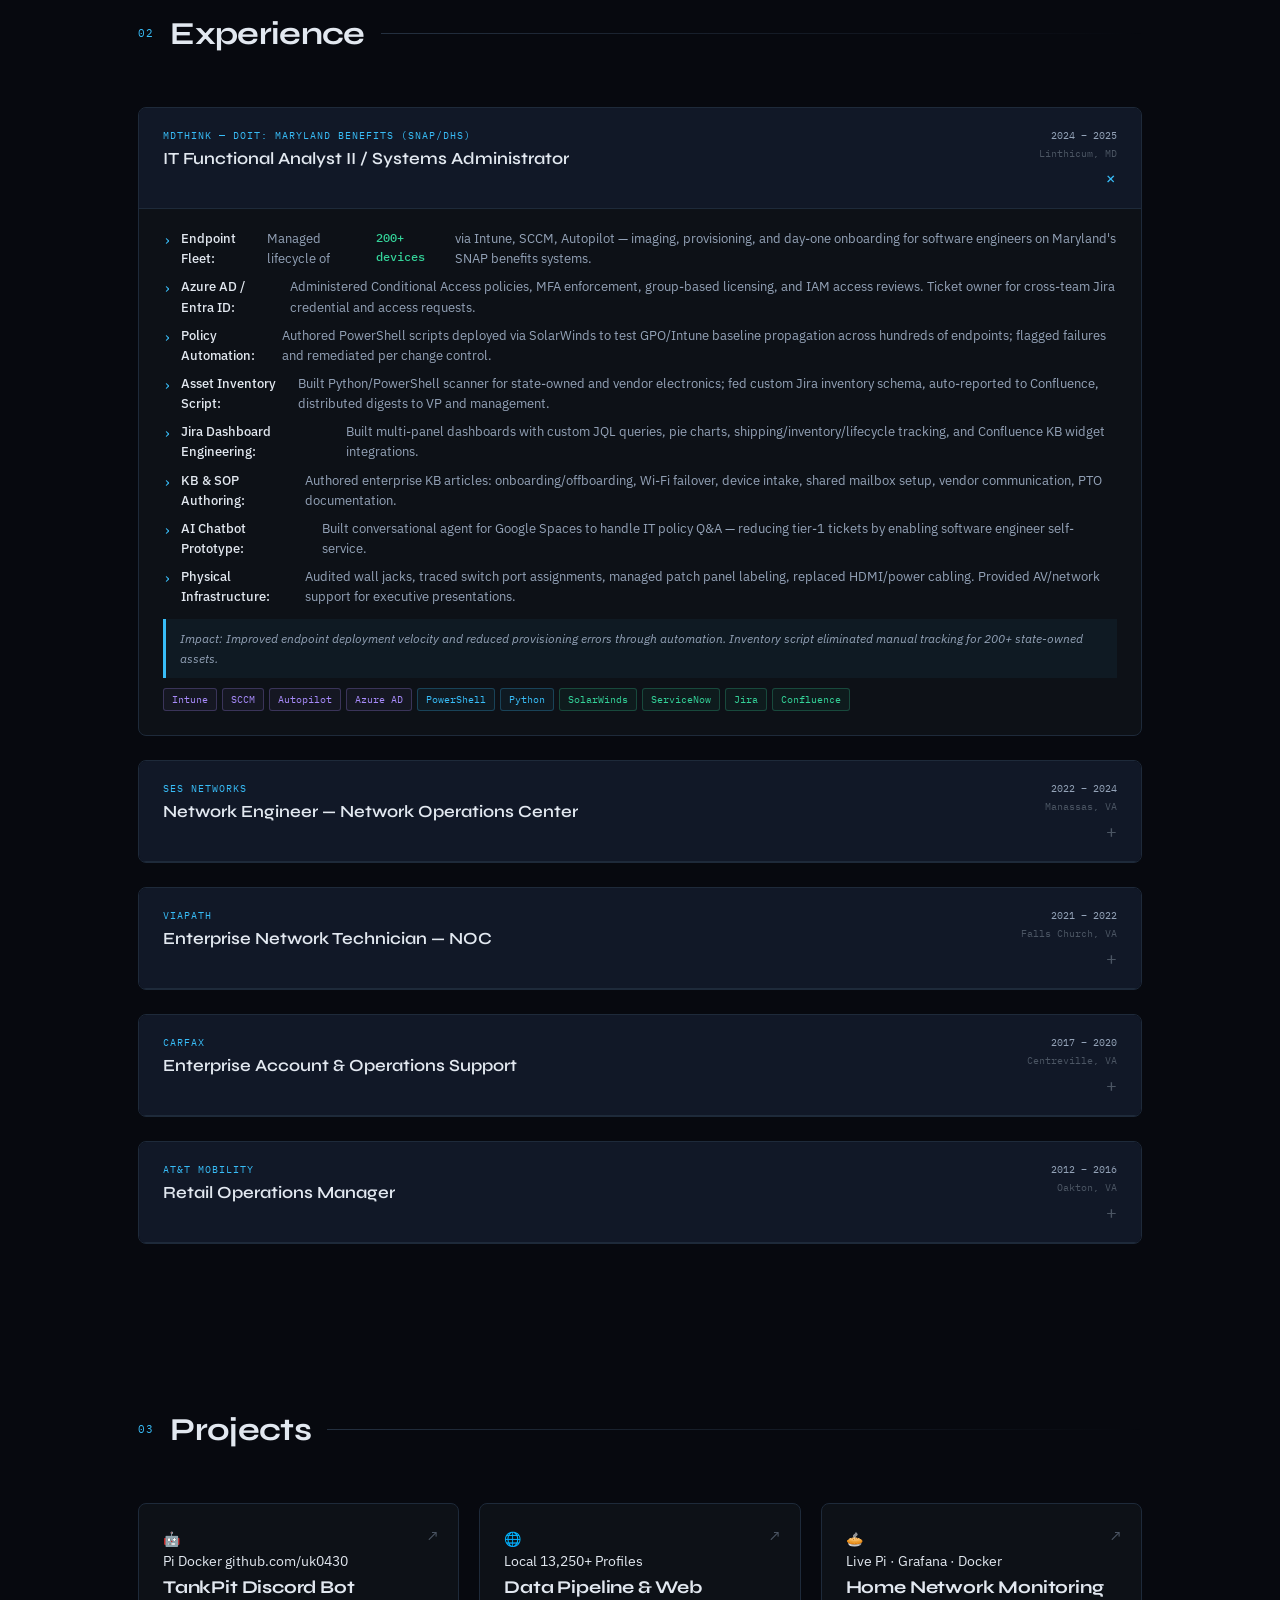
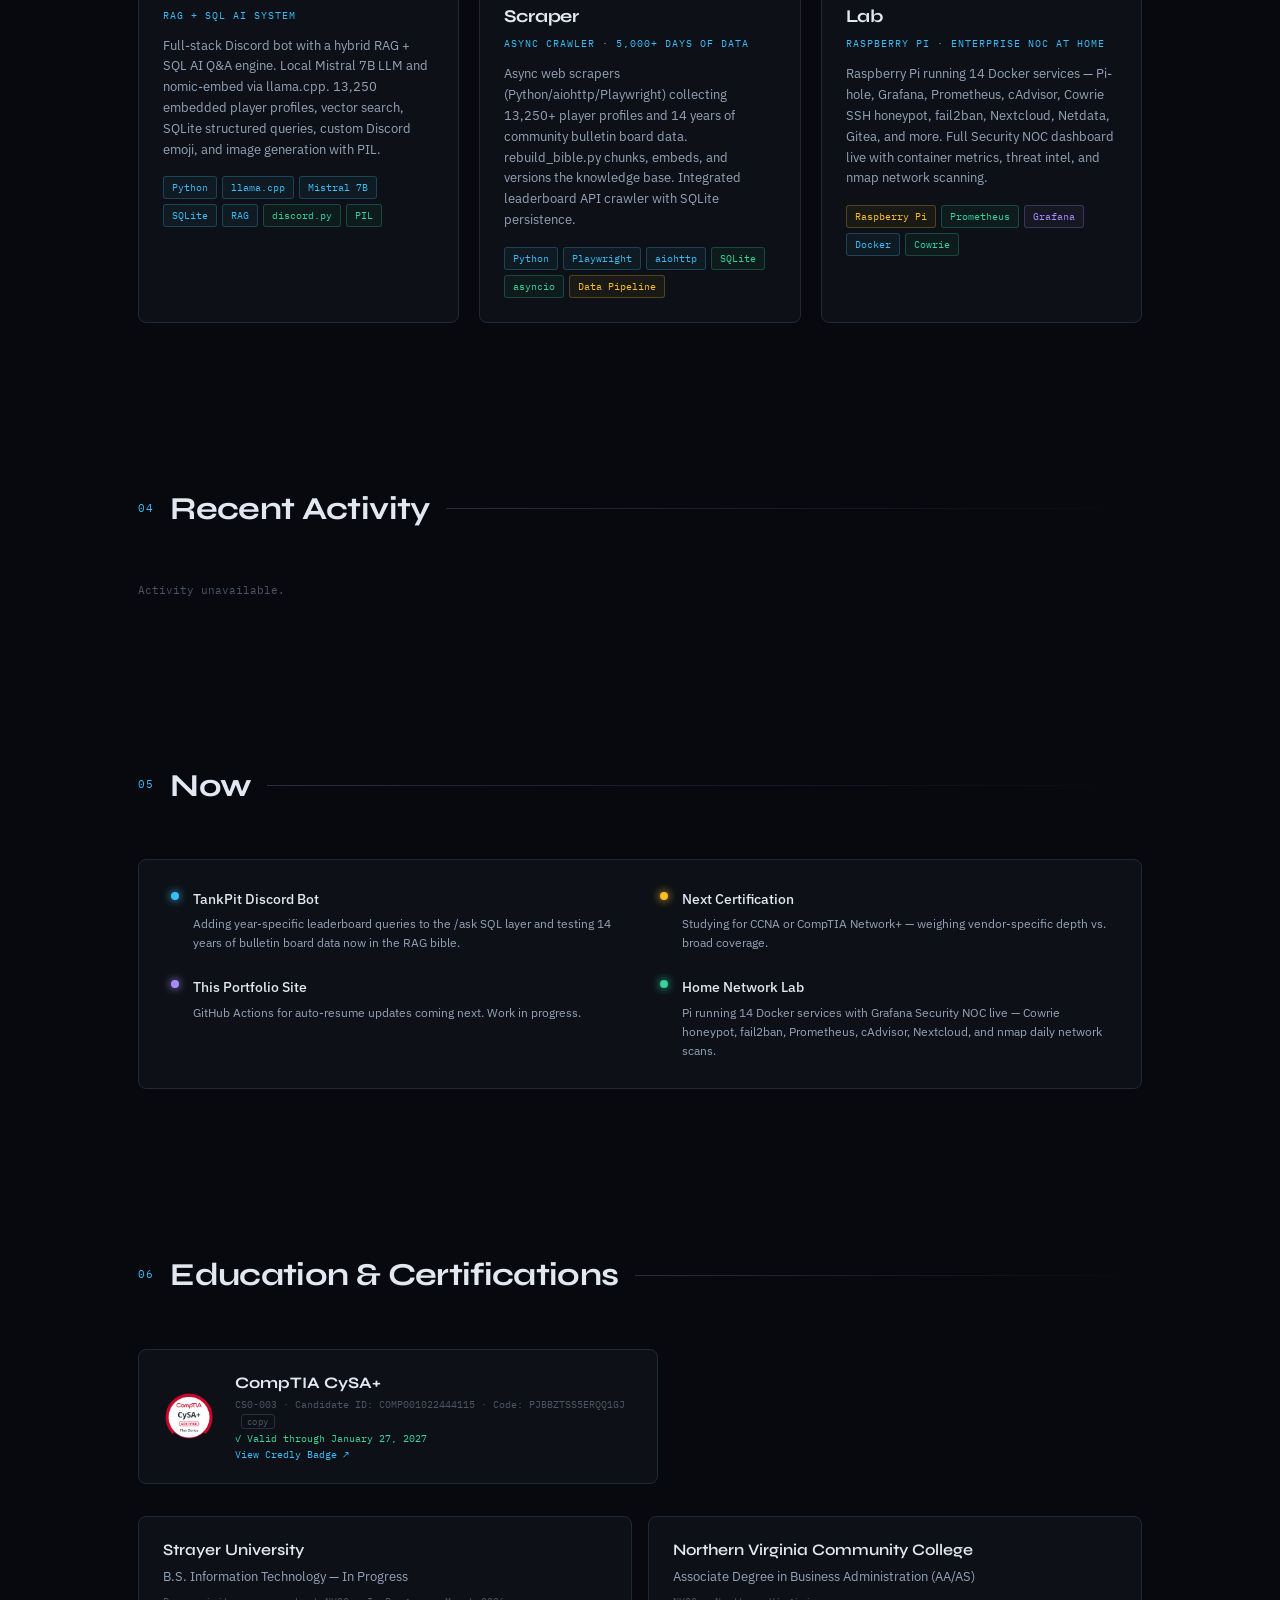
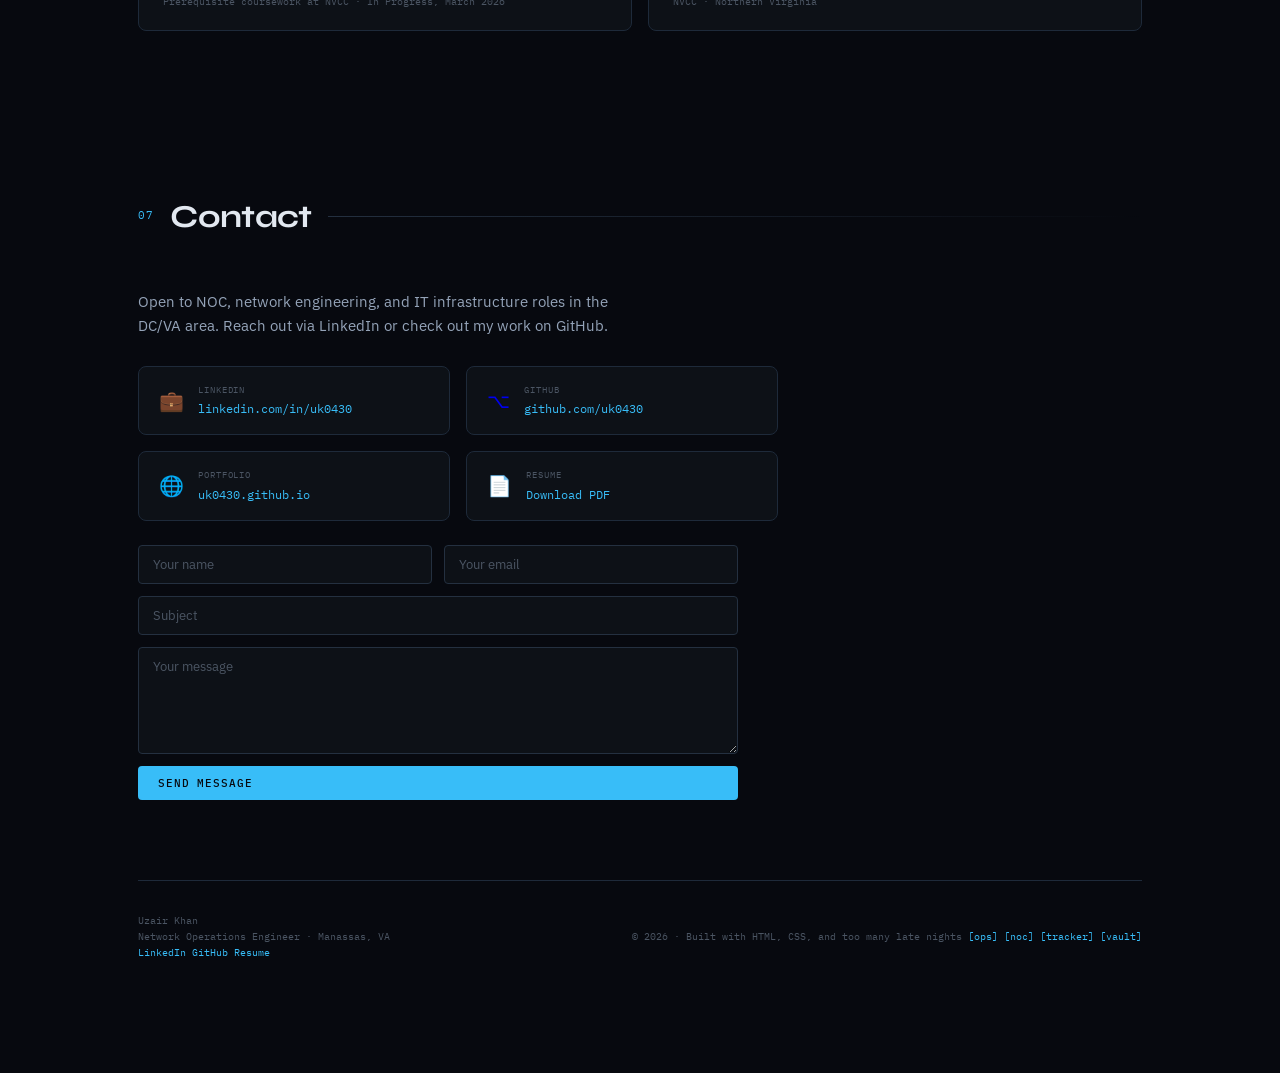
==== commit a4fa4f4e: "Update portfolio and homelab page to reflect current stack - TankPit badge: Railway → Pi Docker (mig" ====
--- a/index.html
+++ b/index.html
@@ -29,10 +29,13 @@
     <li><a href="#skills">Skills</a></li>
     <li><a href="#experience">Experience</a></li>
     <li><a href="#projects">Projects</a></li>
-    <li><a href="#education">Education</a></li>
     <li><a href="#activity">Activity</a></li>
     <li><a href="#now">Now</a></li>
+    <li><a href="#education">Education</a></li>
     <li><a href="#contact">Contact</a></li>
+    <li><a href="changelog.html">Notebook</a></li>
+    <li><a href="ideas.html">Ideas</a></li>
+    <li><a href="context.html">Context</a></li>
   </ul>
   <div class="nav-right">
     <div class="nav-status">
@@ -74,22 +77,22 @@
       <a href="https://github.com/uk0430" class="btn btn-ghost" target="_blank">⌥ GitHub</a>
       <a href="assets/Uzair_Khan_Resume.pdf" class="btn btn-ghost" download>↓ Resume PDF</a>
     </div>
-    <div class="fade-in" style="display:flex;gap:40px;padding-top:40px;border-top:1px solid var(--border);">
-      <div>
-        <div style="font-family:var(--display);font-size:36px;font-weight:700;color:var(--text);line-height:1;margin-bottom:4px;">8<span style="color:var(--accent);">+</span></div>
-        <div style="font-family:var(--mono);font-size:10px;color:var(--muted);text-transform:uppercase;letter-spacing:0.1em;">Years Experience</div>
-      </div>
-      <div>
-        <div style="font-family:var(--display);font-size:36px;font-weight:700;color:var(--text);line-height:1;margin-bottom:4px;">3</div>
-        <div style="font-family:var(--mono);font-size:10px;color:var(--muted);text-transform:uppercase;letter-spacing:0.1em;">NOC Environments</div>
-      </div>
-      <div>
-        <div style="font-family:var(--display);font-size:36px;font-weight:700;color:var(--text);line-height:1;margin-bottom:4px;">200<span style="color:var(--accent);">+</span></div>
-        <div style="font-family:var(--mono);font-size:10px;color:var(--muted);text-transform:uppercase;letter-spacing:0.1em;">Endpoints Managed</div>
-      </div>
-      <div>
-        <div style="font-family:var(--display);font-size:36px;font-weight:700;color:var(--text);line-height:1;margin-bottom:4px;">13k<span style="color:var(--accent);">+</span></div>
-        <div style="font-family:var(--mono);font-size:10px;color:var(--muted);text-transform:uppercase;letter-spacing:0.1em;">Profiles in RAG DB</div>
+    <div class="hero-stats fade-in">
+      <div class="stat-card">
+        <div class="stat-value">8<span class="stat-plus">+</span></div>
+        <div class="stat-label">Years Experience</div>
+      </div>
+      <div class="stat-card">
+        <div class="stat-value">3</div>
+        <div class="stat-label">NOC Environments</div>
+      </div>
+      <div class="stat-card">
+        <div class="stat-value">200<span class="stat-plus">+</span></div>
+        <div class="stat-label">Endpoints Managed</div>
+      </div>
+      <div class="stat-card">
+        <div class="stat-value">13k<span class="stat-plus">+</span></div>
+        <div class="stat-label">Profiles in RAG DB</div>
       </div>
     </div>
   </section>
@@ -103,7 +106,7 @@
     </div>
     <div class="skills-grid">
       <div class="skill-card">
-        <div class="skill-card-label">Networking & Protocols</div>
+        <div class="skill-card-label"><span class="skill-icon">🌐</span>Networking & Protocols</div>
         <div class="skill-tags">
           <span class="tag tag-blue">OSPF</span><span class="tag tag-blue">BGP</span>
           <span class="tag tag-blue">EIGRP</span><span class="tag tag-blue">MPLS</span>
@@ -115,7 +118,7 @@
         </div>
       </div>
       <div class="skill-card">
-        <div class="skill-card-label">Satellite & RF</div>
+        <div class="skill-card-label"><span class="skill-icon">📡</span>Satellite & RF</div>
         <div class="skill-tags">
           <span class="tag tag-amber">iDirect</span><span class="tag tag-amber">Hughes</span>
           <span class="tag tag-amber">Comtech</span><span class="tag tag-amber">DVB-S2</span>
@@ -126,7 +129,7 @@
         </div>
       </div>
       <div class="skill-card">
-        <div class="skill-card-label">Monitoring & Security</div>
+        <div class="skill-card-label"><span class="skill-icon">🔍</span>Monitoring & Security</div>
         <div class="skill-tags">
           <span class="tag tag-green">SolarWinds NPM/NTA</span>
           <span class="tag tag-green">Splunk SIEM</span>
@@ -138,7 +141,7 @@
         </div>
       </div>
       <div class="skill-card">
-        <div class="skill-card-label">Endpoint & Cloud</div>
+        <div class="skill-card-label"><span class="skill-icon">☁️</span>Endpoint & Cloud</div>
         <div class="skill-tags">
           <span class="tag tag-purple">Microsoft Intune</span>
           <span class="tag tag-purple">SCCM</span><span class="tag tag-purple">Autopilot</span>
@@ -149,7 +152,7 @@
         </div>
       </div>
       <div class="skill-card">
-        <div class="skill-card-label">Automation & Dev</div>
+        <div class="skill-card-label"><span class="skill-icon">⚙️</span>Automation & Dev</div>
         <div class="skill-tags">
           <span class="tag tag-blue">PowerShell</span>
           <span class="tag tag-blue">Python</span>
@@ -162,7 +165,7 @@
         </div>
       </div>
       <div class="skill-card">
-        <div class="skill-card-label">ITSM & Operations</div>
+        <div class="skill-card-label"><span class="skill-icon">🎫</span>ITSM & Operations</div>
         <div class="skill-tags">
           <span class="tag tag-green">ServiceNow</span>
           <span class="tag tag-green">Jira</span>
@@ -347,9 +350,15 @@
 
       <a href="projects/tankpit.html" class="project-card">
         <span class="project-arrow">↗</span>
-        <span class="project-icon">🤖</span>
+        <div class="project-visual pv-bot">
+          <span class="project-visual-icon">🤖</span>
+        </div>
+        <div class="project-badges">
+          <span class="badge badge-live">Pi Docker</span>
+          <span class="badge badge-gh">github.com/uk0430</span>
+        </div>
         <div class="project-title">TankPit Discord Bot</div>
-        <div class="project-sub">RAG + SQL AI System · github.com/uk0430</div>
+        <div class="project-sub">RAG + SQL AI System</div>
         <p class="project-desc">
           Full-stack Discord bot with a hybrid RAG + SQL AI Q&A engine. Local Mistral 7B LLM
           and nomic-embed via llama.cpp. 13,250 embedded player profiles, vector search,
@@ -366,10 +375,17 @@
         </div>
       </a>
 
-      <div class="project-card">
-        <span class="project-icon">🌐</span>
+      <a href="projects/scraper.html" class="project-card">
+        <span class="project-arrow">↗</span>
+        <div class="project-visual pv-data">
+          <span class="project-visual-icon">🌐</span>
+        </div>
+        <div class="project-badges">
+          <span class="badge badge-live">Local</span>
+          <span class="badge badge-gh">13,250+ Profiles</span>
+        </div>
         <div class="project-title">Data Pipeline & Web Scraper</div>
-        <div class="project-sub">Async Crawler · 13,250+ Profiles · 5,000+ Days</div>
+        <div class="project-sub">Async Crawler · 5,000+ Days of Data</div>
         <p class="project-desc">
           Async web scrapers (Python/aiohttp/Playwright) collecting 13,250+ player profiles
           and 14 years of community bulletin board data. rebuild_bible.py chunks, embeds,
@@ -383,25 +399,32 @@
           <span class="tag tag-green">asyncio</span>
           <span class="tag tag-amber">Data Pipeline</span>
         </div>
-      </div>
-
-      <div class="project-card">
-        <span class="project-icon">🥧</span>
+      </a>
+
+      <a href="projects/homelab.html" class="project-card">
+        <span class="project-arrow">↗</span>
+        <div class="project-visual pv-homelab">
+          <span class="project-visual-icon">🥧</span>
+        </div>
+        <div class="project-badges">
+          <span class="badge badge-live">Live</span>
+          <span class="badge badge-gh">Pi · Grafana · Docker</span>
+        </div>
         <div class="project-title">Home Network Monitoring Lab</div>
-        <div class="project-sub">Raspberry Pi · SNMP · In Progress</div>
+        <div class="project-sub">Raspberry Pi · Enterprise NOC at Home</div>
         <p class="project-desc">
-          Raspberry Pi-based home lab replicating enterprise NOC workflows — SNMP polling,
-          traffic capture, and alerting on home LAN. Mirrors SolarWinds-style monitoring
-          in a personal environment. Exploring Grafana dashboard integrations.
+          Raspberry Pi running 14 Docker services — Pi-hole, Grafana, Prometheus, cAdvisor,
+          Cowrie SSH honeypot, fail2ban, Nextcloud, Netdata, Gitea, and more. Full Security NOC
+          dashboard live with container metrics, threat intel, and nmap network scanning.
         </p>
         <div class="project-tags">
           <span class="tag tag-amber">Raspberry Pi</span>
-          <span class="tag tag-green">SNMP</span>
-          <span class="tag tag-green">Wireshark</span>
-          <span class="tag tag-blue">Python</span>
+          <span class="tag tag-green">Prometheus</span>
           <span class="tag tag-purple">Grafana</span>
-        </div>
-      </div>
+          <span class="tag tag-blue">Docker</span>
+          <span class="tag tag-green">Cowrie</span>
+        </div>
+      </a>
 
     </div>
   </section>
@@ -456,7 +479,7 @@
           <div class="now-dot" style="background:var(--green);box-shadow:0 0 8px var(--green);animation-delay:1.5s;"></div>
           <div>
             <div class="now-item-title">Home Network Lab</div>
-            <div class="now-item-desc">Raspberry Pi monitoring lab — SNMP polling, Grafana dashboards, replicating enterprise NOC workflows at home.</div>
+            <div class="now-item-desc">Pi running 14 Docker services with Grafana Security NOC live — Cowrie honeypot, fail2ban, Prometheus, cAdvisor, Nextcloud, and nmap daily network scans.</div>
           </div>
         </div>
 
@@ -486,7 +509,7 @@
       <div class="edu-card">
         <div class="edu-school">Strayer University</div>
         <div class="edu-degree">B.S. Information Technology — In Progress</div>
-        <div class="edu-meta">Prerequisite coursework at NVCC · Starting March 2026</div>
+        <div class="edu-meta">Prerequisite coursework at NVCC · In Progress, March 2026</div>
       </div>
       <div class="edu-card">
         <div class="edu-school">Northern Virginia Community College</div>
@@ -551,17 +574,26 @@
   </section>
 
   <footer>
-    <span>Uzair Khan · Network Operations Engineer · Manassas, VA</span>
-    <span>
-      <a href="https://linkedin.com/in/uk0430" target="_blank">LinkedIn</a> · <a href="https://github.com/uk0430" target="_blank">GitHub</a>
-      <span style="margin-left:16px;opacity:0.18;font-family:var(--mono);font-size:10px;">
-        <a href="/ops.html" style="color:inherit;text-decoration:none;" title="ops">[ops]</a>
-        <a href="/noc.html" style="color:inherit;text-decoration:none;margin-left:6px;" title="noc">[noc]</a>
-        <a href="/tracker.html" style="color:inherit;text-decoration:none;margin-left:6px;" title="tracker">[tracker]</a>
-        <a href="/runbook.html" style="color:inherit;text-decoration:none;margin-left:6px;" title="runbook">[runbook]</a>
-        <a href="/changelog.html" style="color:inherit;text-decoration:none;margin-left:6px;" title="changelog">[changelog]</a>
+    <div class="footer-top">
+      <div class="footer-brand">
+        <div class="footer-name">Uzair Khan</div>
+        <div class="footer-tagline">Network Operations Engineer · Manassas, VA</div>
+      </div>
+      <div class="footer-links">
+        <a href="https://linkedin.com/in/uk0430" target="_blank">LinkedIn</a>
+        <a href="https://github.com/uk0430" target="_blank">GitHub</a>
+        <a href="assets/Uzair_Khan_Resume.pdf" download>Resume</a>
+      </div>
+    </div>
+    <div class="footer-bottom">
+      <span class="footer-copy">© 2026 · Built with HTML, CSS, and too many late nights</span>
+      <span class="footer-private">
+        <a href="/ops.html" title="ops">[ops]</a>
+        <a href="/noc.html" title="noc">[noc]</a>
+        <a href="/tracker.html" title="tracker">[tracker]</a>
+        <a href="/vault.html" title="vault">[vault]</a>
       </span>
-    </span>
+    </div>
   </footer>
 
 </div>
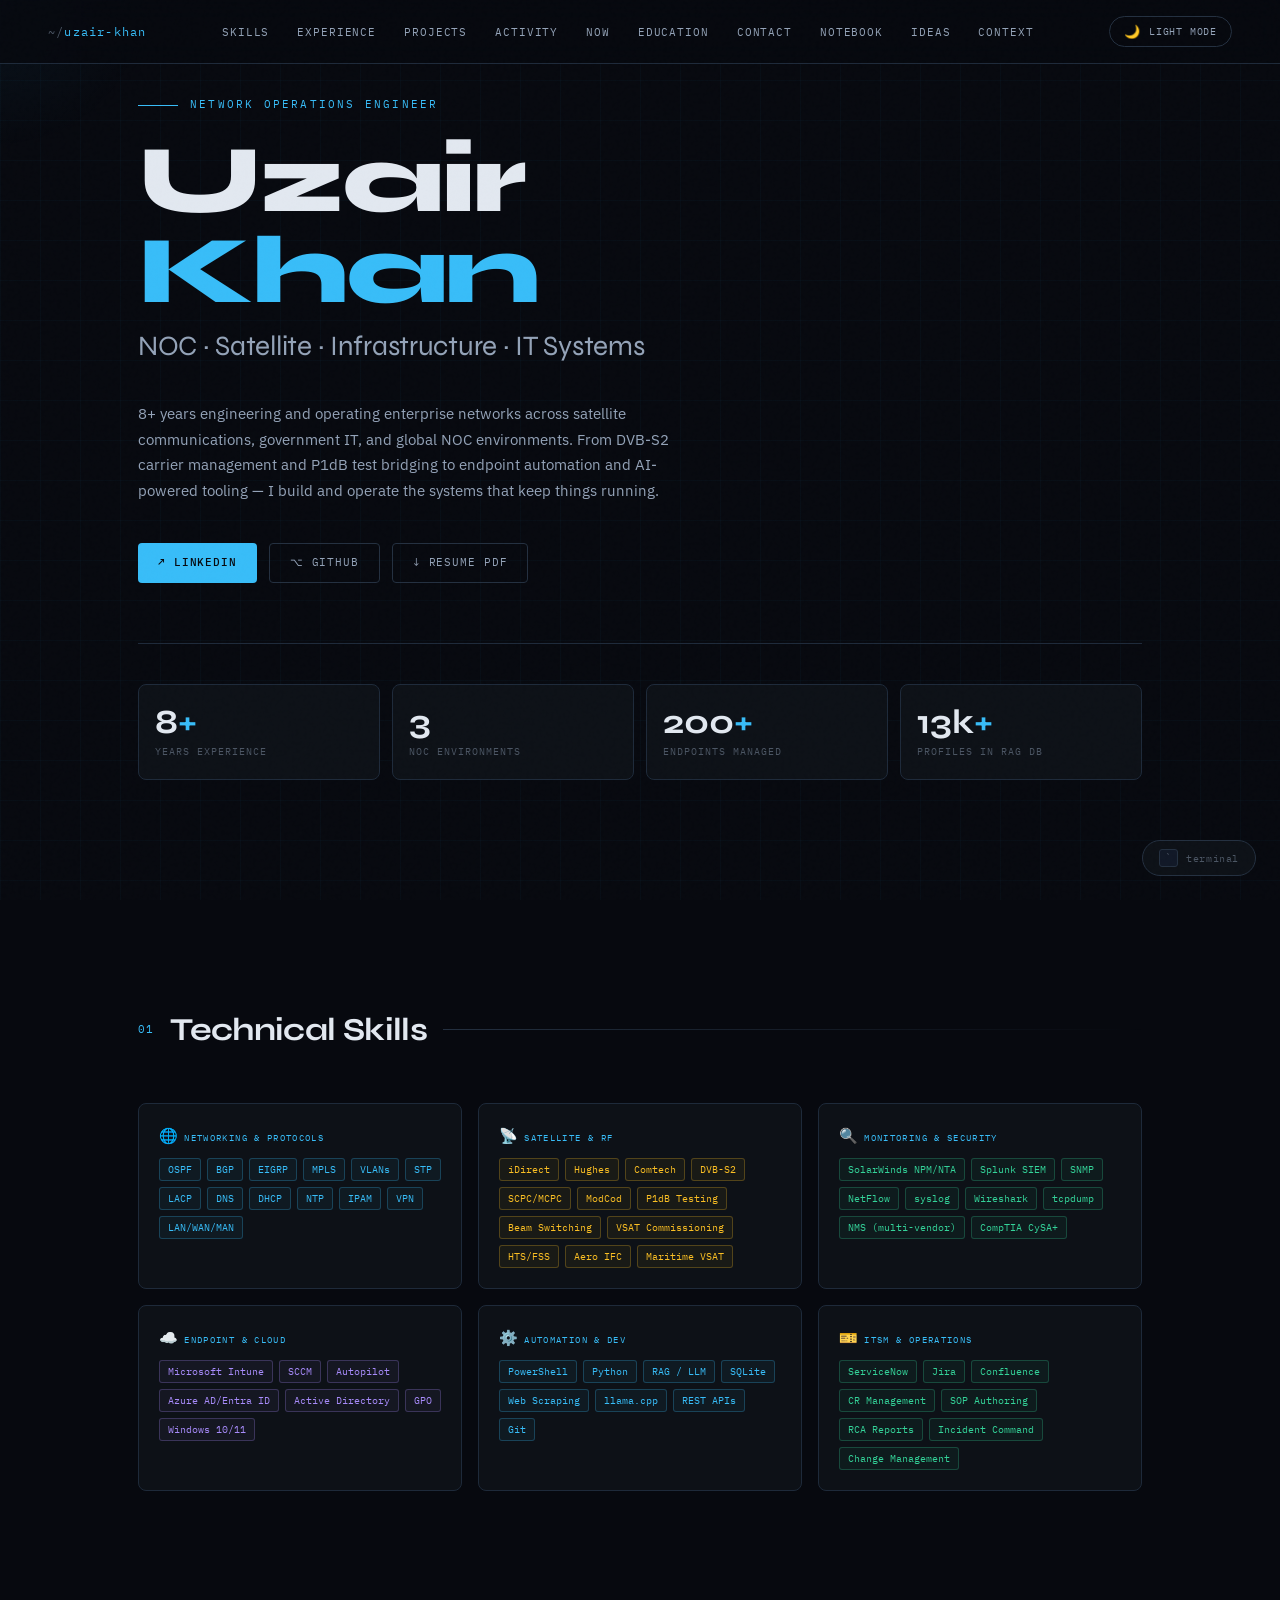
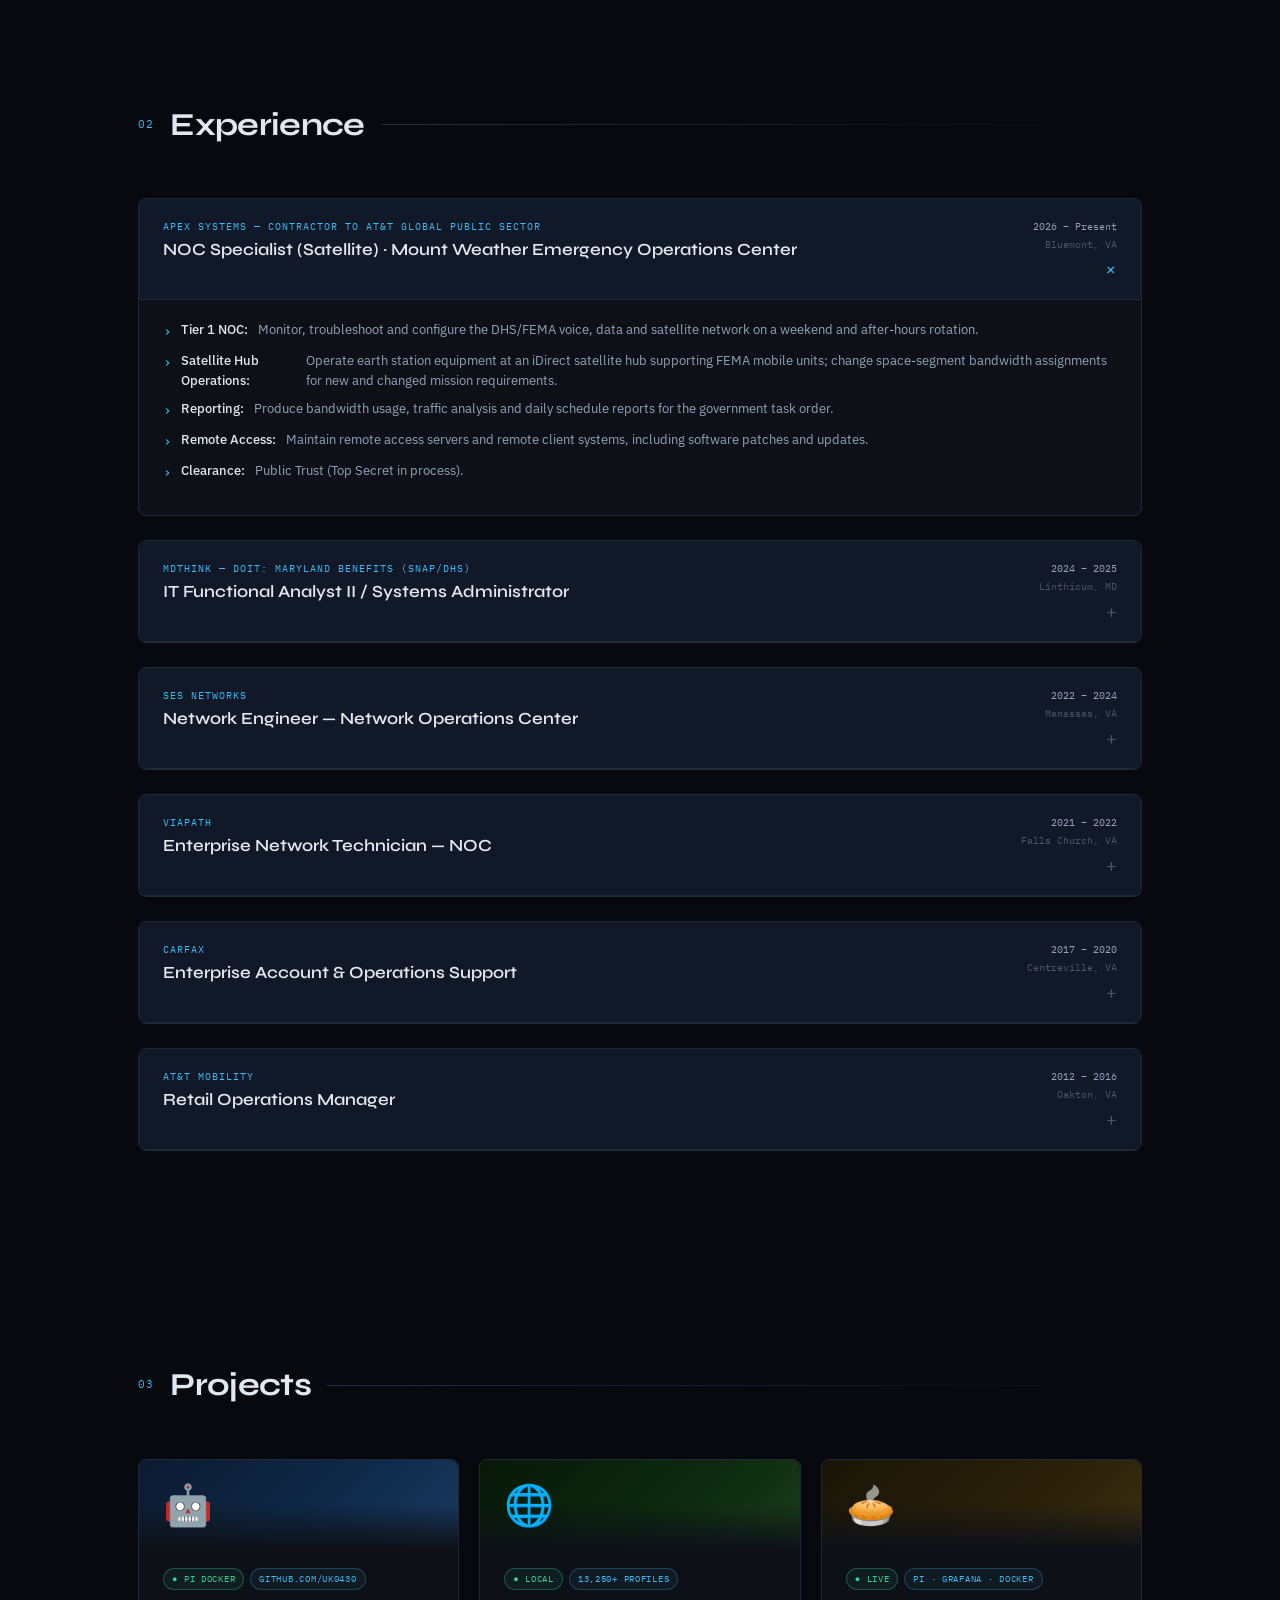
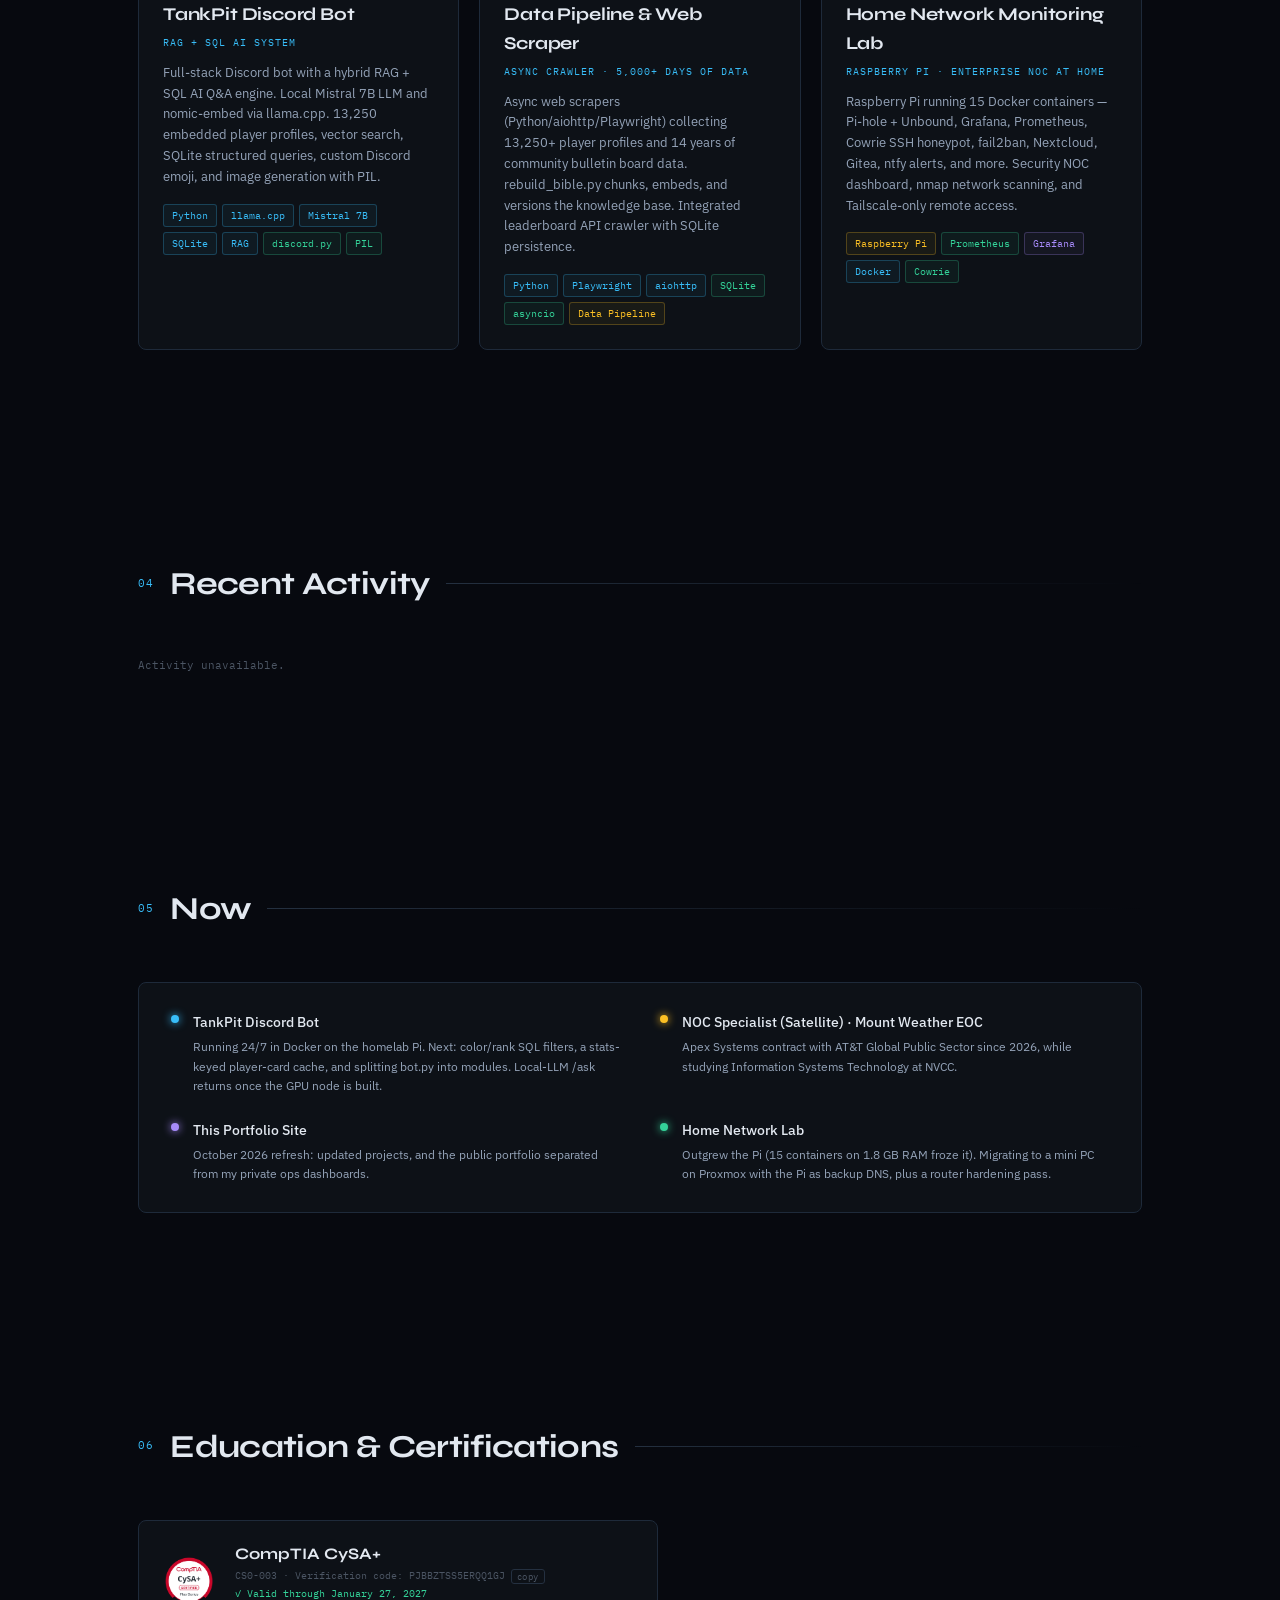
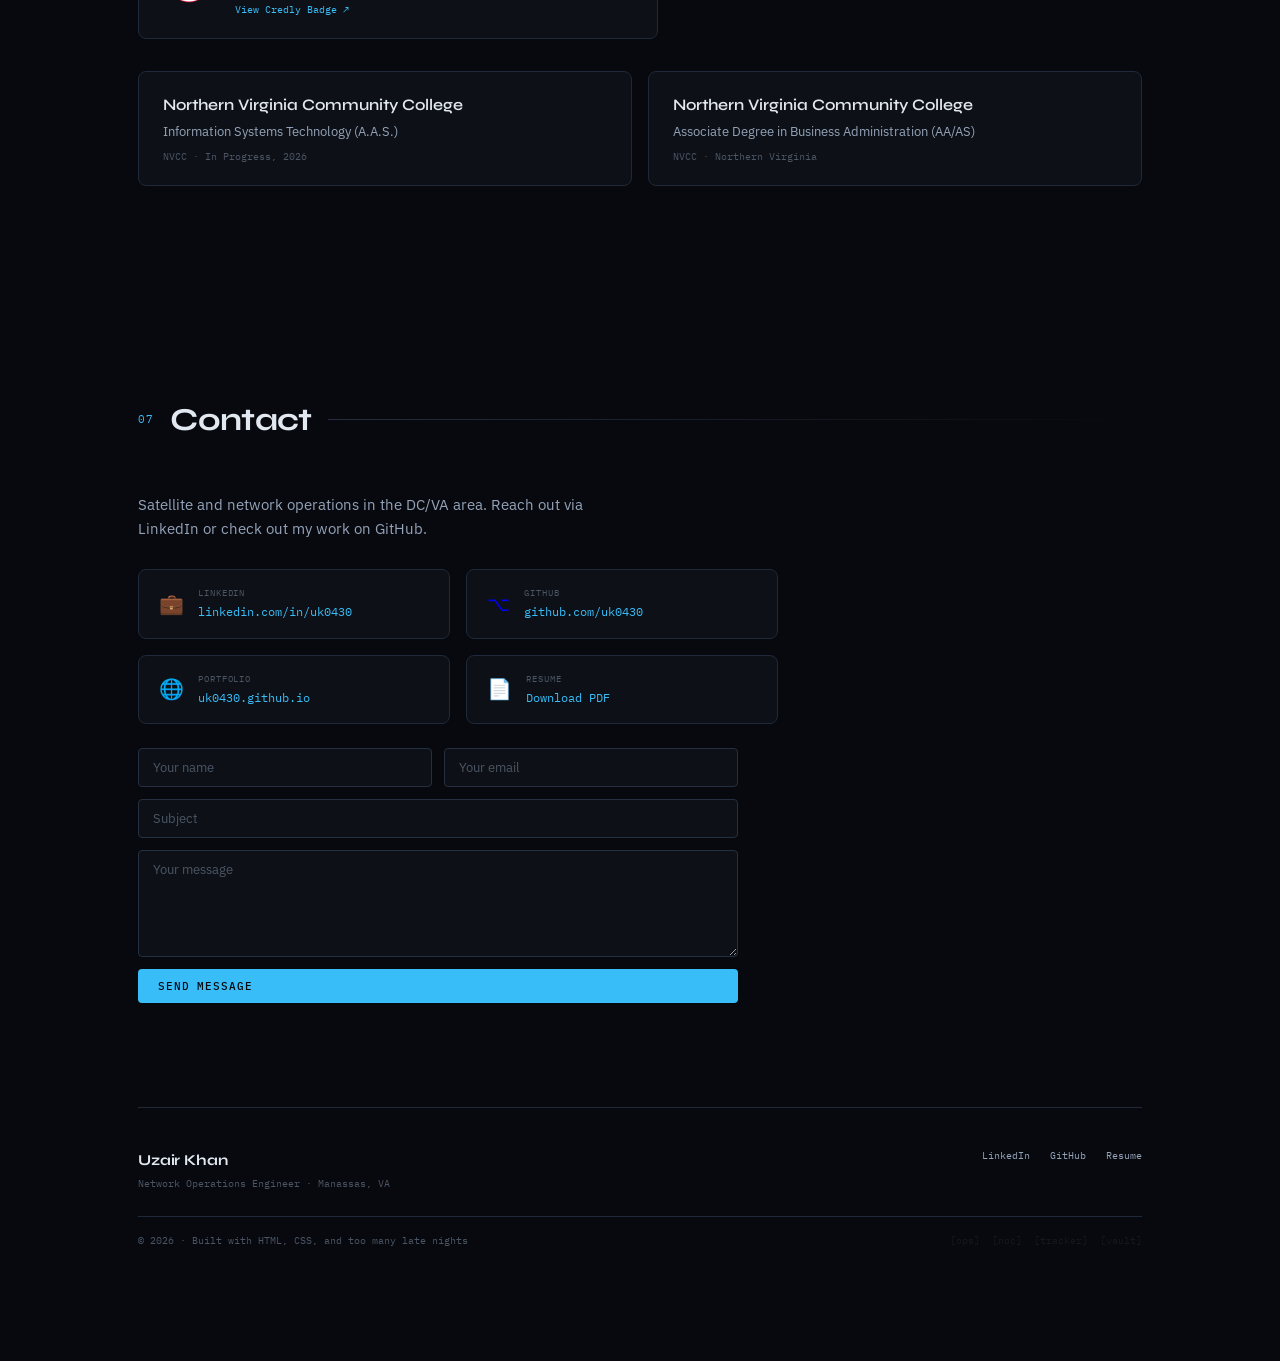
==== commit 7ce6707a: "Resume: NOC Specialist (Satellite) at Mount Weather EOC, NVCC IST, homelab page refresh Co-Authored-" ====
--- a/index.html
+++ b/index.html
@@ -38,10 +38,6 @@
     <li><a href="context.html">Context</a></li>
   </ul>
   <div class="nav-right">
-    <div class="nav-status">
-      <span class="status-dot"></span>
-      <span>Open to opportunities</span>
-    </div>
     <button class="theme-toggle" onclick="toggleTheme()" id="themeBtn">
       <span class="toggle-icon">🌙</span>
       <span id="themeLabel">LIGHT MODE</span>
@@ -190,6 +186,28 @@
     <div class="exp-list">
 
       <div class="exp-card open">
+        <div class="exp-header" onclick="toggleExp(this)">
+          <div>
+            <div class="exp-company">Apex Systems — contractor to AT&amp;T Global Public Sector</div>
+            <div class="exp-title">NOC Specialist (Satellite) · Mount Weather Emergency Operations Center</div>
+          </div>
+          <div style="display:flex;flex-direction:column;align-items:flex-end;gap:6px;">
+            <div class="exp-meta"><span class="exp-date">2026 – Present</span><span class="exp-loc">Bluemont, VA</span></div>
+            <div class="exp-toggle">+</div>
+          </div>
+        </div>
+        <div class="exp-body">
+          <ul class="exp-bullets">
+            <li><b>Tier 1 NOC:</b> Monitor, troubleshoot and configure the DHS/FEMA voice, data and satellite network on a weekend and after-hours rotation.</li>
+            <li><b>Satellite Hub Operations:</b> Operate earth station equipment at an iDirect satellite hub supporting FEMA mobile units; change space-segment bandwidth assignments for new and changed mission requirements.</li>
+            <li><b>Reporting:</b> Produce bandwidth usage, traffic analysis and daily schedule reports for the government task order.</li>
+            <li><b>Remote Access:</b> Maintain remote access servers and remote client systems, including software patches and updates.</li>
+            <li><b>Clearance:</b> Public Trust (Top Secret in process).</li>
+          </ul>
+        </div>
+      </div>
+
+      <div class="exp-card">
         <div class="exp-header" onclick="toggleExp(this)">
           <div>
             <div class="exp-company">MDThink — DoIT: Maryland Benefits (SNAP/DHS)</div>
@@ -413,9 +431,9 @@
         <div class="project-title">Home Network Monitoring Lab</div>
         <div class="project-sub">Raspberry Pi · Enterprise NOC at Home</div>
         <p class="project-desc">
-          Raspberry Pi running 14 Docker services — Pi-hole, Grafana, Prometheus, cAdvisor,
-          Cowrie SSH honeypot, fail2ban, Nextcloud, Netdata, Gitea, and more. Full Security NOC
-          dashboard live with container metrics, threat intel, and nmap network scanning.
+          Raspberry Pi running 15 Docker containers — Pi-hole + Unbound, Grafana, Prometheus,
+          Cowrie SSH honeypot, fail2ban, Nextcloud, Gitea, ntfy alerts, and more. Security NOC
+          dashboard, nmap network scanning, and Tailscale-only remote access.
         </p>
         <div class="project-tags">
           <span class="tag tag-amber">Raspberry Pi</span>
@@ -455,15 +473,15 @@
           <div class="now-dot"></div>
           <div>
             <div class="now-item-title">TankPit Discord Bot</div>
-            <div class="now-item-desc">Adding year-specific leaderboard queries to the /ask SQL layer and testing 14 years of bulletin board data now in the RAG bible.</div>
+            <div class="now-item-desc">Running 24/7 in Docker on the homelab Pi. Next: color/rank SQL filters, a stats-keyed player-card cache, and splitting bot.py into modules. Local-LLM /ask returns once the GPU node is built.</div>
           </div>
         </div>
 
         <div class="now-item">
           <div class="now-dot" style="background:var(--amber);box-shadow:0 0 8px var(--amber);animation-delay:0.5s;"></div>
           <div>
-            <div class="now-item-title">Next Certification</div>
-            <div class="now-item-desc">Studying for CCNA or CompTIA Network+ — weighing vendor-specific depth vs. broad coverage.</div>
+            <div class="now-item-title">NOC Specialist (Satellite) · Mount Weather EOC</div>
+            <div class="now-item-desc">Apex Systems contract with AT&amp;T Global Public Sector since 2026, while studying Information Systems Technology at NVCC.</div>
           </div>
         </div>
 
@@ -471,7 +489,7 @@
           <div class="now-dot" style="background:var(--purple);box-shadow:0 0 8px var(--purple);animation-delay:1s;"></div>
           <div>
             <div class="now-item-title">This Portfolio Site</div>
-            <div class="now-item-desc">GitHub Actions for auto-resume updates coming next. Work in progress.</div>
+            <div class="now-item-desc">October 2026 refresh: updated projects, and the public portfolio separated from my private ops dashboards.</div>
           </div>
         </div>
 
@@ -479,7 +497,7 @@
           <div class="now-dot" style="background:var(--green);box-shadow:0 0 8px var(--green);animation-delay:1.5s;"></div>
           <div>
             <div class="now-item-title">Home Network Lab</div>
-            <div class="now-item-desc">Pi running 14 Docker services with Grafana Security NOC live — Cowrie honeypot, fail2ban, Prometheus, cAdvisor, Nextcloud, and nmap daily network scans.</div>
+            <div class="now-item-desc">Outgrew the Pi (15 containers on 1.8 GB RAM froze it). Migrating to a mini PC on Proxmox with the Pi as backup DNS, plus a router hardening pass.</div>
           </div>
         </div>
 
@@ -499,7 +517,7 @@
       <img src="assets/cysa-badge.png" alt="CompTIA CySA+" style="width:52px;height:52px;border-radius:50%;object-fit:cover;">
       <div>
         <div class="cert-name">CompTIA CySA+</div>
-        <div class="cert-meta">CS0-003 · Candidate ID: COMP001022444115 · Code: PJBBZTSS5ERQQ1GJ<button class="copy-btn" id="copy-cert-btn" onclick="copyCertCode();event.preventDefault()">copy</button></div>
+        <div class="cert-meta">CS0-003 · Verification code: PJBBZTSS5ERQQ1GJ<button class="copy-btn" id="copy-cert-btn" onclick="copyCertCode();event.preventDefault()">copy</button></div>
         <div class="cert-valid">✓ Valid through January 27, 2027</div>
         <div class="cert-link">View Credly Badge ↗</div>
       </div>
@@ -507,9 +525,9 @@
 
     <div class="edu-grid">
       <div class="edu-card">
-        <div class="edu-school">Strayer University</div>
-        <div class="edu-degree">B.S. Information Technology — In Progress</div>
-        <div class="edu-meta">Prerequisite coursework at NVCC · In Progress, March 2026</div>
+        <div class="edu-school">Northern Virginia Community College</div>
+        <div class="edu-degree">Information Systems Technology (A.A.S.)</div>
+        <div class="edu-meta">NVCC · In Progress, 2026</div>
       </div>
       <div class="edu-card">
         <div class="edu-school">Northern Virginia Community College</div>
@@ -527,7 +545,7 @@
       <div class="section-line"></div>
     </div>
     <p style="font-size:15px;color:var(--dim);margin-bottom:28px;max-width:480px;">
-      Open to NOC, network engineering, and IT infrastructure roles in the DC/VA area.
+      Satellite and network operations in the DC/VA area.
       Reach out via LinkedIn or check out my work on GitHub.
     </p>
     <div class="contact-grid">
--- a/assets/style.css
+++ b/assets/style.css
@@ -21,24 +21,92 @@
   --display: 'Syne', sans-serif;
 }
 
-html.light {
-  --bg: #f0f4f8;
-  --bg2: #ffffff;
-  --bg3: #e8eef5;
-  --border: #d0dae6;
-  --border2: #b8c8d8;
-  --accent: #0284c7;
-  --accent2: #0369a1;
-  --green: #059669;
-  --amber: #d97706;
-  --red: #dc2626;
-  --purple: #7c3aed;
-  --text: #0f172a;
-  --dim: #334155;
-  --muted: #94a3b8;
-  --nav-bg: rgba(240,244,248,0.92);
-  --grid-color: rgba(2,132,199,0.04);
-}
+/* ── WARM (light) ───────────────────────────────────── */
+/* html.light class kept for backward compat — JS sets both */
+html.light, [data-theme="warm"] {
+  --bg:         #faf8f5;
+  --bg2:        #ffffff;
+  --bg3:        #f2ede6;
+  --border:     #e4ddd5;
+  --border2:    #d0c8be;
+  --accent:     #c2410c;
+  --accent2:    #9a3412;
+  --green:      #15803d;
+  --amber:      #b45309;
+  --red:        #dc2626;
+  --purple:     #6d28d9;
+  --text:       #1c1917;
+  --dim:        #44403c;
+  --muted:      #a8a29e;
+  --nav-bg:     rgba(250,248,245,0.93);
+  --grid-color: rgba(194,65,12,0.025);
+}
+
+/* ── SEPIA ──────────────────────────────────────────── */
+[data-theme="sepia"] {
+  --bg:         #f7f0e6;
+  --bg2:        #fffcf6;
+  --bg3:        #ede4d0;
+  --border:     #d4c5a5;
+  --border2:    #bfae90;
+  --accent:     #7c5c2e;
+  --accent2:    #5a4020;
+  --green:      #4a7040;
+  --amber:      #b07820;
+  --red:        #a83222;
+  --purple:     #6b4680;
+  --text:       #2a1f12;
+  --dim:        #5a4a35;
+  --muted:      #9a8870;
+  --nav-bg:     rgba(247,240,230,0.93);
+  --grid-color: rgba(124,92,46,0.03);
+}
+
+/* ── TERMINAL ───────────────────────────────────────── */
+[data-theme="terminal"] {
+  --bg:         #070a07;
+  --bg2:        #0d120d;
+  --bg3:        #111811;
+  --border:     #1a2e1a;
+  --border2:    #1f3d1f;
+  --accent:     #00dd55;
+  --accent2:    #009933;
+  --green:      #00dd55;
+  --amber:      #ccaa00;
+  --red:        #cc3300;
+  --purple:     #aa44cc;
+  --text:       #ccffcc;
+  --dim:        #88bb88;
+  --muted:      #336633;
+  --nav-bg:     rgba(7,10,7,0.92);
+  --grid-color: rgba(0,221,85,0.04);
+}
+
+/* ── NORD ───────────────────────────────────────────── */
+[data-theme="nord"] {
+  --bg:         #2e3440;
+  --bg2:        #3b4252;
+  --bg3:        #434c5e;
+  --border:     #4c566a;
+  --border2:    #5c6679;
+  --accent:     #88c0d0;
+  --accent2:    #81a1c1;
+  --green:      #a3be8c;
+  --amber:      #ebcb8b;
+  --red:        #bf616a;
+  --purple:     #b48ead;
+  --text:       #eceff4;
+  --dim:        #d8dee9;
+  --muted:      #4c566a;
+  --nav-bg:     rgba(46,52,64,0.92);
+  --grid-color: rgba(136,192,208,0.04);
+}
+
+/* ── FOUC GUARD ─────────────────────────────────────── */
+/* Disable ALL transitions during initial theme application.
+   The [data-no-transition] attribute is removed after two rAF cycles
+   in main.js, so transitions only fire on user-initiated changes. */
+[data-no-transition] * { transition: none !important; }
 
 /* ── RESET ──────────────────────────────────────────── */
 *, *::before, *::after { box-sizing: border-box; margin: 0; padding: 0; }
@@ -64,7 +132,7 @@
   z-index: 9999;
   opacity: 0.4;
 }
-html.light body::before { opacity: 0.15; }
+html.light body::before, [data-theme="warm"] body::before { opacity: 0.15; }
 
 body::after {
   content: '';
@@ -89,7 +157,7 @@
   transform: translate(-50%, -50%);
   transition: left 0.08s, top 0.08s;
 }
-html.light .glow { background: radial-gradient(circle, rgba(2,132,199,0.08) 0%, transparent 70%); }
+html.light .glow, [data-theme="warm"] .glow { background: radial-gradient(circle, rgba(194,65,12,0.07) 0%, transparent 70%); }
 
 /* ── NAV ────────────────────────────────────────────── */
 nav {
@@ -129,7 +197,19 @@
   letter-spacing: 0.08em;
   text-transform: uppercase;
   transition: color 0.2s;
-}
+  position: relative;
+}
+/* Underline slides in from left on hover — pure CSS, zero JS */
+.nav-links a::after {
+  content: '';
+  position: absolute;
+  bottom: -3px; left: 0;
+  width: 0; height: 1px;
+  background: var(--accent);
+  transition: width 0.25s ease;
+}
+.nav-links a:hover::after,
+.nav-links a.active::after { width: 100%; }
 .nav-links a:hover, .nav-links a.active { color: var(--accent); }
 
 .nav-right {
@@ -173,8 +253,20 @@
   white-space: nowrap;
 }
 .theme-toggle:hover { border-color: var(--accent); color: var(--accent); }
-.theme-toggle .toggle-icon { font-size: 13px; transition: transform 0.4s; }
-html.light .theme-toggle .toggle-icon { transform: rotate(180deg); }
+.theme-toggle:active { transform: scale(0.96); }
+
+/* Icon spin on toggle — JS adds/removes .icon-spin via offsetWidth reflow trick */
+.toggle-icon {
+  display: inline-block;
+  font-size: 13px;
+}
+.icon-spin {
+  animation: icon-spin 0.38s cubic-bezier(0.34, 1.4, 0.64, 1) forwards;
+}
+@keyframes icon-spin {
+  from { transform: rotate(0deg) scale(0.8); opacity: 0.5; }
+  to   { transform: rotate(360deg) scale(1); opacity: 1; }
+}
 
 /* ── WRAPPER ────────────────────────────────────────── */
 .wrapper {
@@ -186,7 +278,7 @@
 }
 
 /* ── SECTION HEADER ─────────────────────────────────── */
-section { padding: 80px 0; }
+section { padding: 104px 0; }
 
 .section-header {
   display: flex;
@@ -231,10 +323,12 @@
 }
 .btn-primary { background: var(--accent); color: #07090f; font-weight: 500; }
 .btn-primary:hover { background: #7dd3fc; }
-html.light .btn-primary { color: #fff; }
-html.light .btn-primary:hover { background: var(--accent2); }
+.btn-primary:active { transform: translateY(1px); opacity: 0.9; }
+html.light .btn-primary, [data-theme="warm"] .btn-primary { color: #fff; }
+html.light .btn-primary:hover, [data-theme="warm"] .btn-primary:hover { background: var(--accent2); }
 .btn-ghost { background: transparent; color: var(--dim); border: 1px solid var(--border2); }
 .btn-ghost:hover { border-color: var(--accent); color: var(--accent); }
+.btn-ghost:active { transform: translateY(1px); }
 
 /* ── TAGS ───────────────────────────────────────────── */
 .tag {
@@ -250,10 +344,45 @@
 .tag-amber  { color: var(--amber);  border-color: rgba(251,191,36,0.25);  background: rgba(251,191,36,0.05); }
 .tag-purple { color: var(--purple); border-color: rgba(167,139,250,0.25); background: rgba(167,139,250,0.05); }
 
-html.light .tag-blue   { color: #0369a1; border-color: rgba(2,132,199,0.3);   background: rgba(2,132,199,0.08); }
-html.light .tag-green  { color: #047857; border-color: rgba(5,150,105,0.3);   background: rgba(5,150,105,0.08); }
-html.light .tag-amber  { color: #b45309; border-color: rgba(217,119,6,0.3);   background: rgba(217,119,6,0.08); }
-html.light .tag-purple { color: #6d28d9; border-color: rgba(124,58,237,0.3);  background: rgba(124,58,237,0.08); }
+html.light .tag-blue,   [data-theme="warm"] .tag-blue   { color: #c2410c; border-color: rgba(194,65,12,0.3);   background: rgba(194,65,12,0.07); }
+html.light .tag-green,  [data-theme="warm"] .tag-green  { color: #15803d; border-color: rgba(21,128,61,0.3);   background: rgba(21,128,61,0.07); }
+html.light .tag-amber,  [data-theme="warm"] .tag-amber  { color: #b45309; border-color: rgba(180,83,9,0.3);    background: rgba(180,83,9,0.07); }
+html.light .tag-purple, [data-theme="warm"] .tag-purple { color: #6d28d9; border-color: rgba(109,40,217,0.3);  background: rgba(109,40,217,0.07); }
+
+/* ── HERO STATS ─────────────────────────────────────── */
+.hero-stats {
+  display: grid;
+  grid-template-columns: repeat(4, 1fr);
+  gap: 12px;
+  padding-top: 40px;
+  border-top: 1px solid var(--border);
+}
+@media (max-width: 700px) { .hero-stats { grid-template-columns: repeat(2, 1fr); } }
+.stat-card {
+  background: var(--bg2);
+  border: 1px solid var(--border);
+  border-radius: 8px;
+  padding: 20px 16px;
+  transition: border-color 0.2s, transform 0.2s;
+}
+.stat-card:hover { border-color: rgba(56,189,248,0.3); transform: translateY(-2px); }
+.stat-value {
+  font-family: var(--display);
+  font-size: 34px;
+  font-weight: 700;
+  color: var(--text);
+  line-height: 1;
+  margin-bottom: 6px;
+}
+.stat-plus { color: var(--accent); }
+.stat-label {
+  font-family: var(--mono);
+  font-size: 10px;
+  color: var(--muted);
+  text-transform: uppercase;
+  letter-spacing: 0.1em;
+  line-height: 1.4;
+}
 
 /* ── SKILLS GRID ────────────────────────────────────── */
 .skills-grid {
@@ -278,6 +407,7 @@
   margin-bottom: 10px;
 }
 .skill-tags { display: flex; flex-wrap: wrap; gap: 6px; }
+.skill-icon { font-size: 15px; margin-right: 5px; }
 
 /* ── EXPERIENCE ─────────────────────────────────────── */
 .exp-list { display: flex; flex-direction: column; gap: 24px; }
@@ -362,8 +492,24 @@
   color: var(--dim);
   font-style: italic;
 }
-html.light .exp-impact { background: rgba(2,132,199,0.06); }
+html.light .exp-impact, [data-theme="warm"] .exp-impact { background: rgba(194,65,12,0.05); border-left-color: var(--accent); }
 .exp-tools { margin-top: 10px; display: flex; flex-wrap: wrap; gap: 5px; }
+
+/* ── PROJECT BADGES ─────────────────────────────────── */
+.project-badges { display: flex; gap: 6px; margin-bottom: 10px; }
+.badge {
+  font-family: var(--mono);
+  font-size: 9px;
+  padding: 3px 8px;
+  border-radius: 20px;
+  letter-spacing: 0.08em;
+  text-transform: uppercase;
+  border: 1px solid;
+}
+.badge-live   { color: var(--green);  border-color: rgba(52,211,153,0.3);  background: rgba(52,211,153,0.07); }
+.badge-wip    { color: var(--amber);  border-color: rgba(251,191,36,0.3);  background: rgba(251,191,36,0.07); }
+.badge-gh     { color: var(--accent); border-color: rgba(56,189,248,0.25); background: rgba(56,189,248,0.05); }
+.badge-live::before { content: '● '; }
 
 /* ── PROJECTS ───────────────────────────────────────── */
 .projects-grid {
@@ -394,6 +540,29 @@
 }
 .project-card:hover { border-color: rgba(56,189,248,0.3); transform: translateY(-3px); }
 .project-card:hover::before { opacity: 1; }
+/* Project visual header strip */
+.project-visual {
+  margin: -24px -24px 20px;
+  height: 88px;
+  border-radius: 8px 8px 0 0;
+  display: flex;
+  align-items: center;
+  padding: 0 24px;
+  position: relative;
+  overflow: hidden;
+}
+.project-visual::after {
+  content: '';
+  position: absolute;
+  bottom: 0; left: 0; right: 0;
+  height: 44px;
+  background: linear-gradient(transparent, var(--bg2));
+}
+.project-visual-icon { font-size: 40px; position: relative; z-index: 1; }
+.pv-bot     { background: linear-gradient(135deg, #0c1a30 0%, #0f2a4a 60%, #1a3a60 100%); }
+.pv-data    { background: linear-gradient(135deg, #081808 0%, #0d2a10 60%, #1a3d1a 100%); }
+.pv-homelab { background: linear-gradient(135deg, #1a1508 0%, #2a200a 60%, #3a2e10 100%); }
+
 .project-icon { font-size: 28px; margin-bottom: 14px; display: block; }
 .project-title {
   font-family: var(--display);
@@ -517,14 +686,44 @@
 /* ── FOOTER ─────────────────────────────────────────── */
 footer {
   border-top: 1px solid var(--border);
-  padding: 32px 0;
-  display: flex;
-  justify-content: space-between;
-  align-items: center;
+  padding: 40px 0 32px;
   font-family: var(--mono);
   font-size: 10px;
   color: var(--muted);
 }
+.footer-top {
+  display: flex;
+  justify-content: space-between;
+  align-items: flex-start;
+  margin-bottom: 24px;
+}
+.footer-brand {
+  display: flex;
+  flex-direction: column;
+  gap: 4px;
+}
+.footer-name {
+  font-family: var(--display);
+  font-size: 15px;
+  font-weight: 700;
+  color: var(--text);
+  letter-spacing: -0.01em;
+}
+.footer-tagline { color: var(--muted); font-size: 10px; }
+.footer-links { display: flex; gap: 20px; align-items: center; }
+.footer-links a { color: var(--dim); text-decoration: none; transition: color 0.2s; }
+.footer-links a:hover { color: var(--accent); }
+.footer-bottom {
+  display: flex;
+  justify-content: space-between;
+  align-items: center;
+  padding-top: 16px;
+  border-top: 1px solid var(--border);
+}
+.footer-copy { color: var(--muted); }
+.footer-private { opacity: 0.2; }
+.footer-private a { color: inherit; text-decoration: none; margin-left: 6px; }
+.footer-private a:hover { opacity: 0.6; }
 footer a { color: var(--accent); text-decoration: none; }
 footer a:hover { text-decoration: underline; }
 
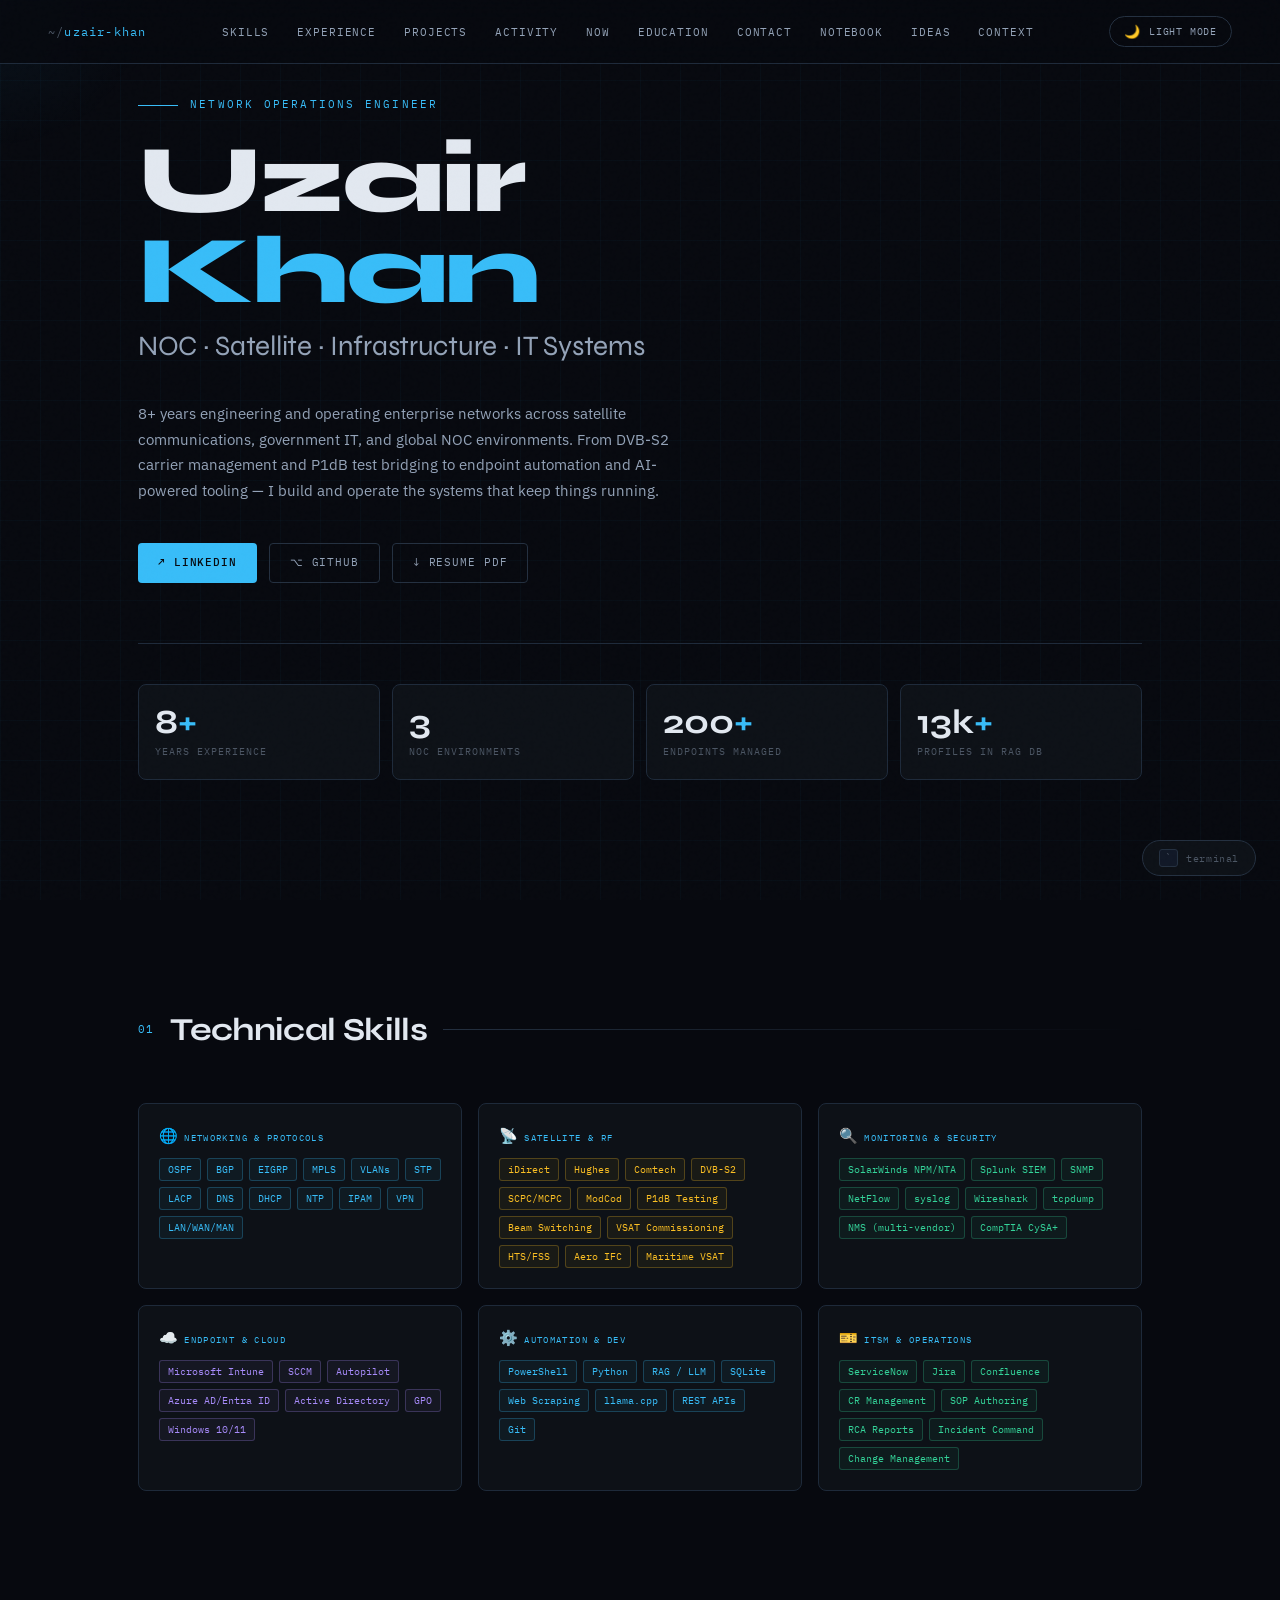
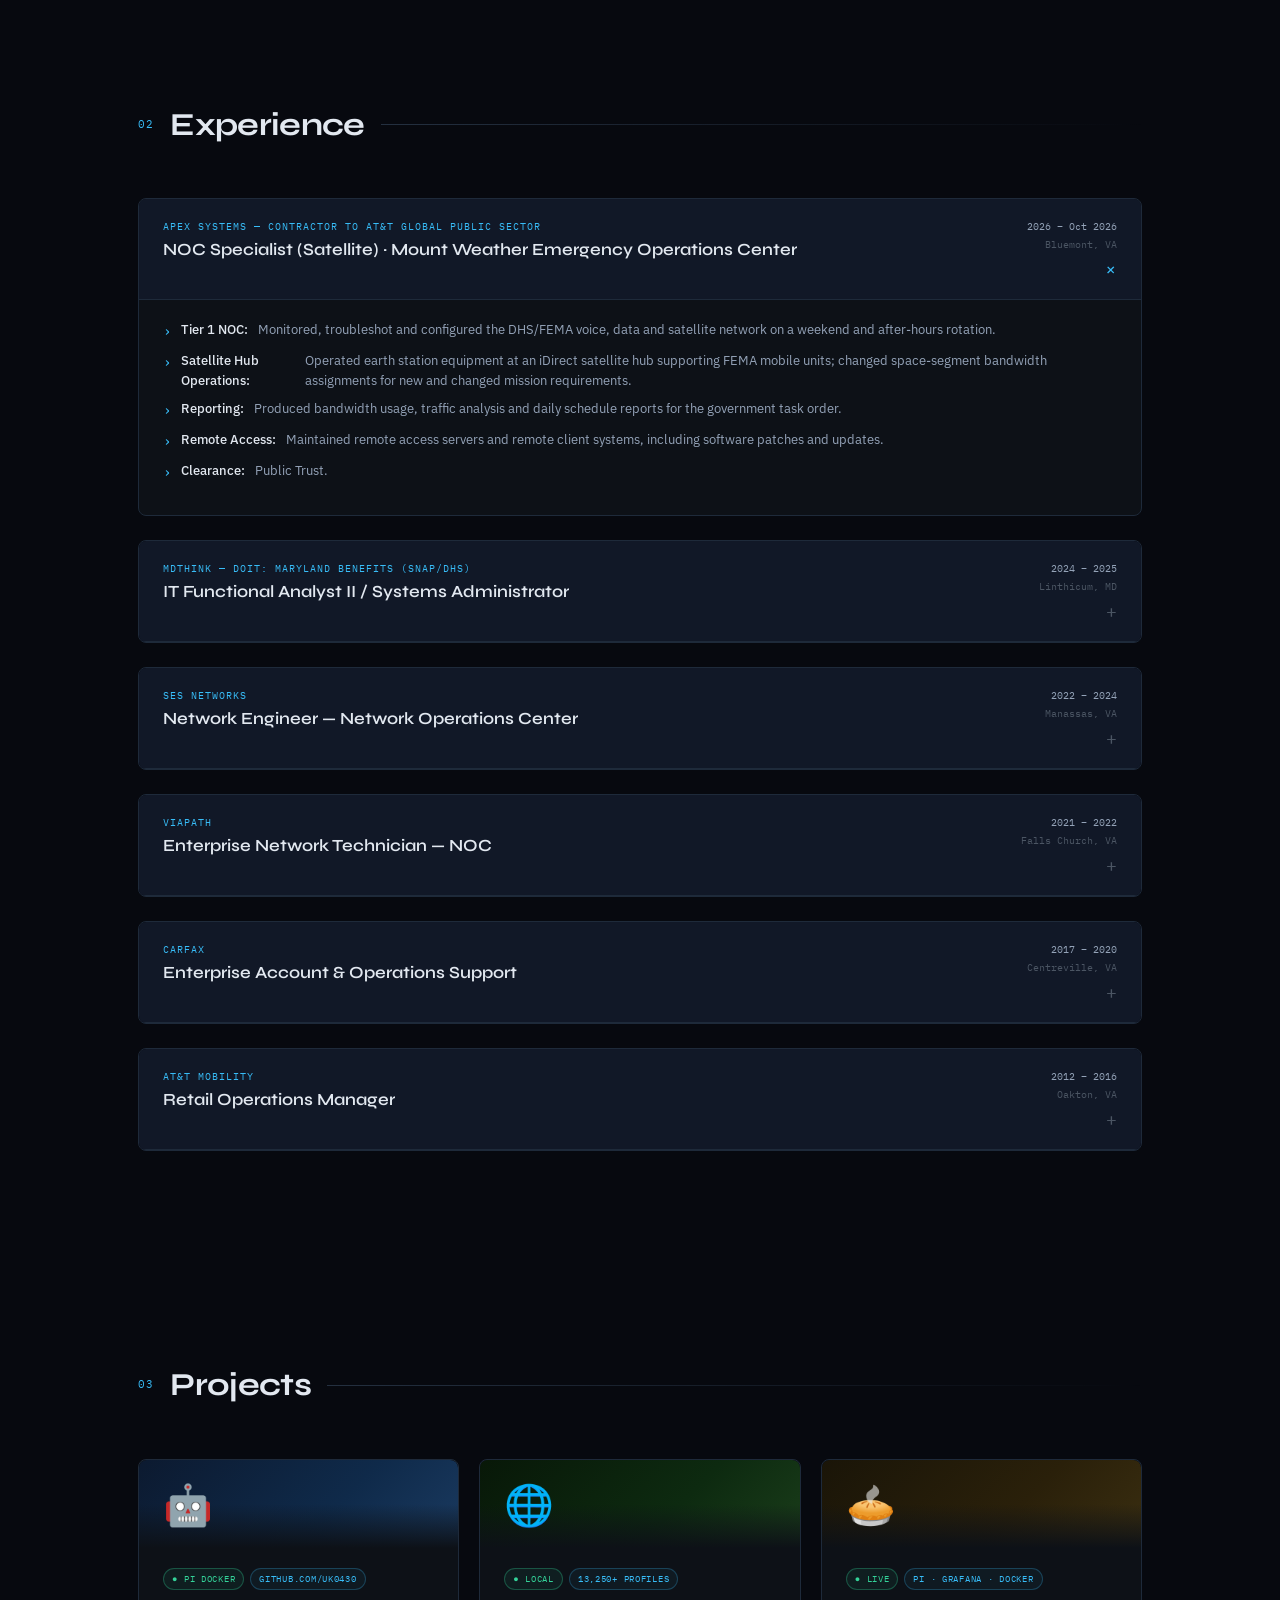
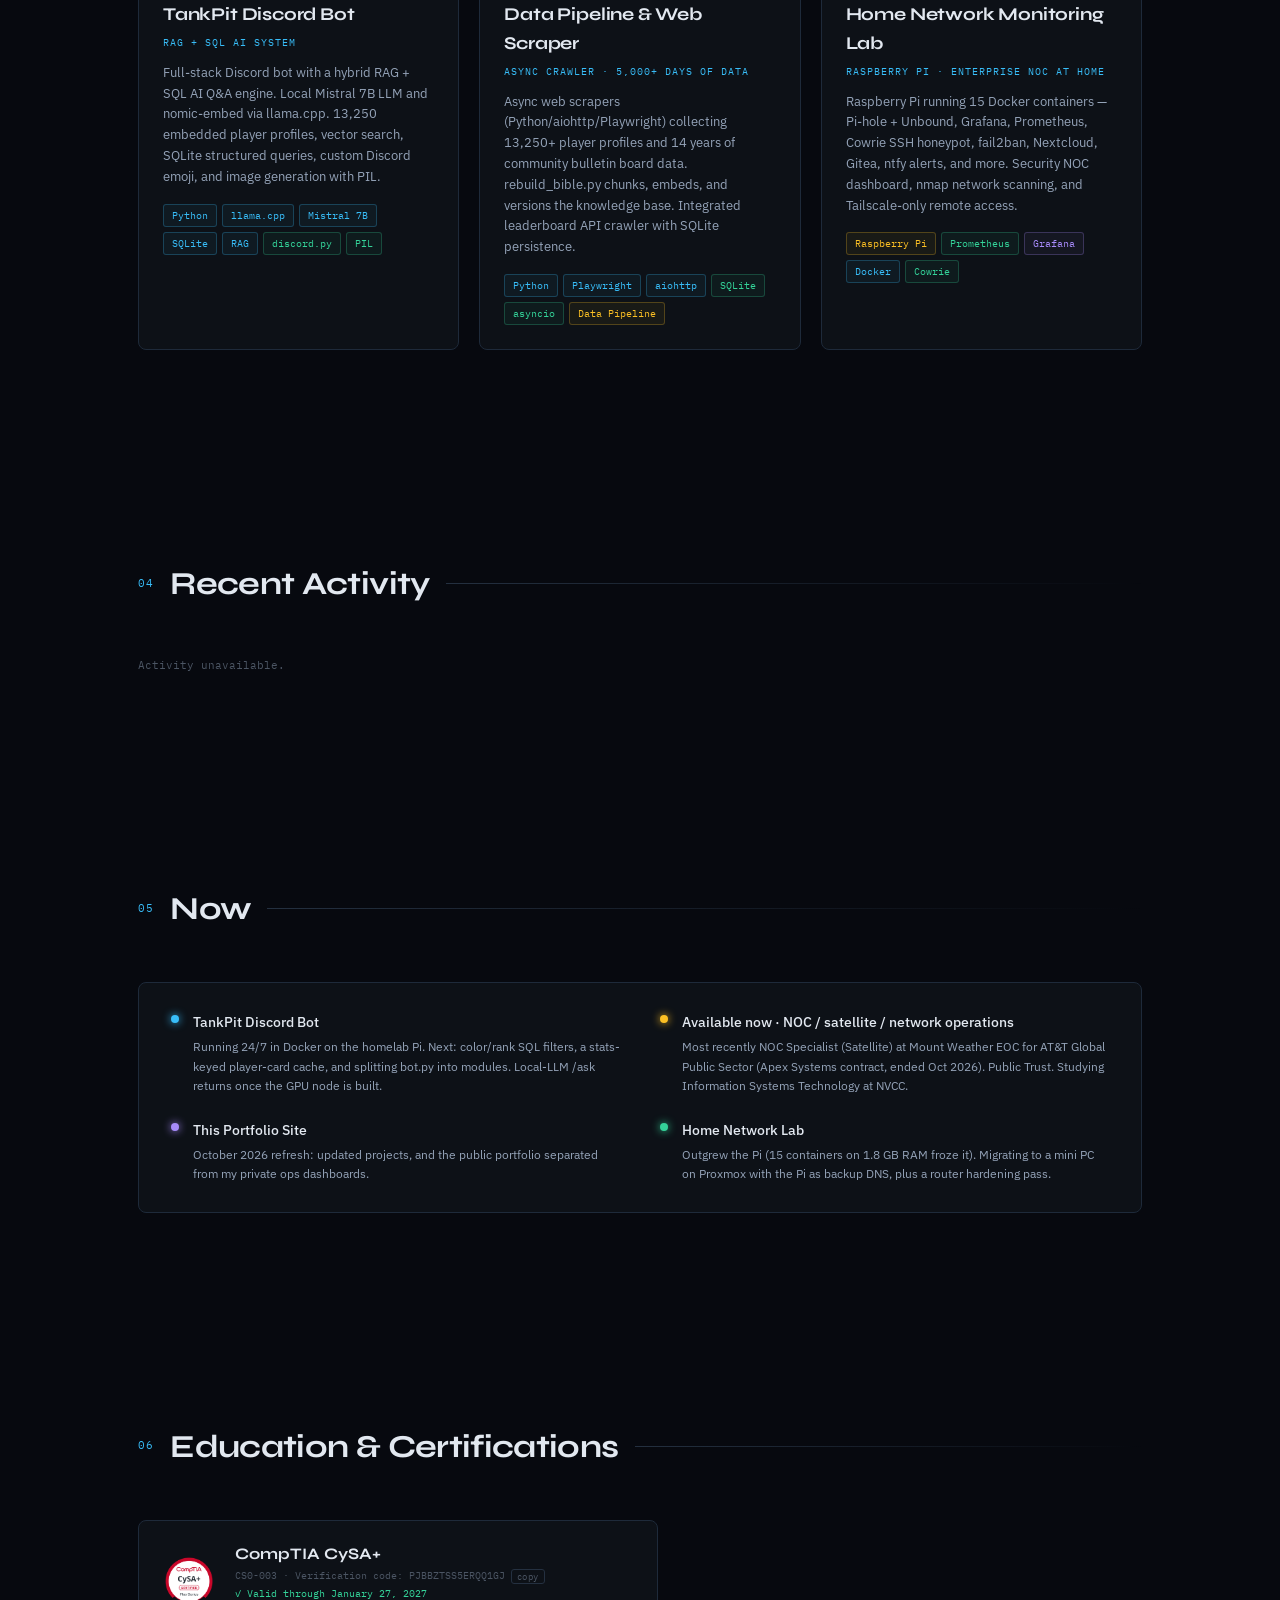
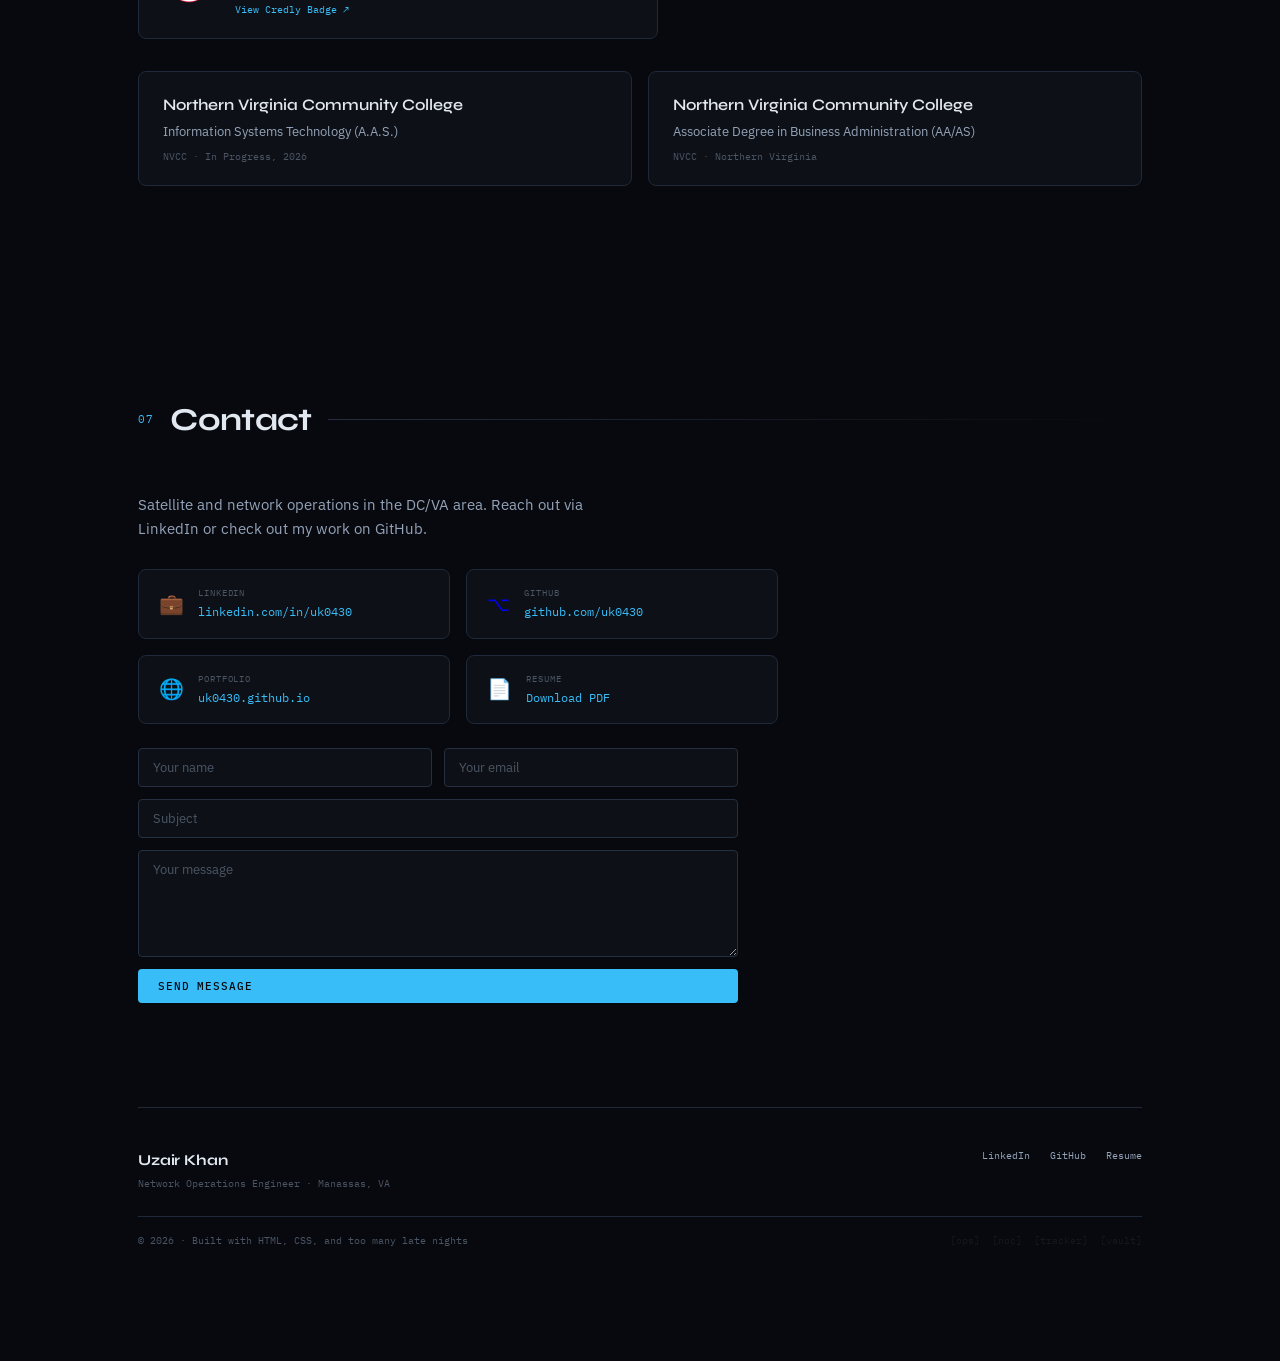
==== commit 7943a165: "Resume: Mt. Weather role ended Oct 2026, Public Trust, available now Co-Authored-By: Claude Opus 5.5" ====
--- a/index.html
+++ b/index.html
@@ -192,17 +192,17 @@
             <div class="exp-title">NOC Specialist (Satellite) · Mount Weather Emergency Operations Center</div>
           </div>
           <div style="display:flex;flex-direction:column;align-items:flex-end;gap:6px;">
-            <div class="exp-meta"><span class="exp-date">2026 – Present</span><span class="exp-loc">Bluemont, VA</span></div>
+            <div class="exp-meta"><span class="exp-date">2026 – Oct 2026</span><span class="exp-loc">Bluemont, VA</span></div>
             <div class="exp-toggle">+</div>
           </div>
         </div>
         <div class="exp-body">
           <ul class="exp-bullets">
-            <li><b>Tier 1 NOC:</b> Monitor, troubleshoot and configure the DHS/FEMA voice, data and satellite network on a weekend and after-hours rotation.</li>
-            <li><b>Satellite Hub Operations:</b> Operate earth station equipment at an iDirect satellite hub supporting FEMA mobile units; change space-segment bandwidth assignments for new and changed mission requirements.</li>
-            <li><b>Reporting:</b> Produce bandwidth usage, traffic analysis and daily schedule reports for the government task order.</li>
-            <li><b>Remote Access:</b> Maintain remote access servers and remote client systems, including software patches and updates.</li>
-            <li><b>Clearance:</b> Public Trust (Top Secret in process).</li>
+            <li><b>Tier 1 NOC:</b> Monitored, troubleshot and configured the DHS/FEMA voice, data and satellite network on a weekend and after-hours rotation.</li>
+            <li><b>Satellite Hub Operations:</b> Operated earth station equipment at an iDirect satellite hub supporting FEMA mobile units; changed space-segment bandwidth assignments for new and changed mission requirements.</li>
+            <li><b>Reporting:</b> Produced bandwidth usage, traffic analysis and daily schedule reports for the government task order.</li>
+            <li><b>Remote Access:</b> Maintained remote access servers and remote client systems, including software patches and updates.</li>
+            <li><b>Clearance:</b> Public Trust.</li>
           </ul>
         </div>
       </div>
@@ -480,8 +480,8 @@
         <div class="now-item">
           <div class="now-dot" style="background:var(--amber);box-shadow:0 0 8px var(--amber);animation-delay:0.5s;"></div>
           <div>
-            <div class="now-item-title">NOC Specialist (Satellite) · Mount Weather EOC</div>
-            <div class="now-item-desc">Apex Systems contract with AT&amp;T Global Public Sector since 2026, while studying Information Systems Technology at NVCC.</div>
+            <div class="now-item-title">Available now · NOC / satellite / network operations</div>
+            <div class="now-item-desc">Most recently NOC Specialist (Satellite) at Mount Weather EOC for AT&amp;T Global Public Sector (Apex Systems contract, ended Oct 2026). Public Trust. Studying Information Systems Technology at NVCC.</div>
           </div>
         </div>
 
